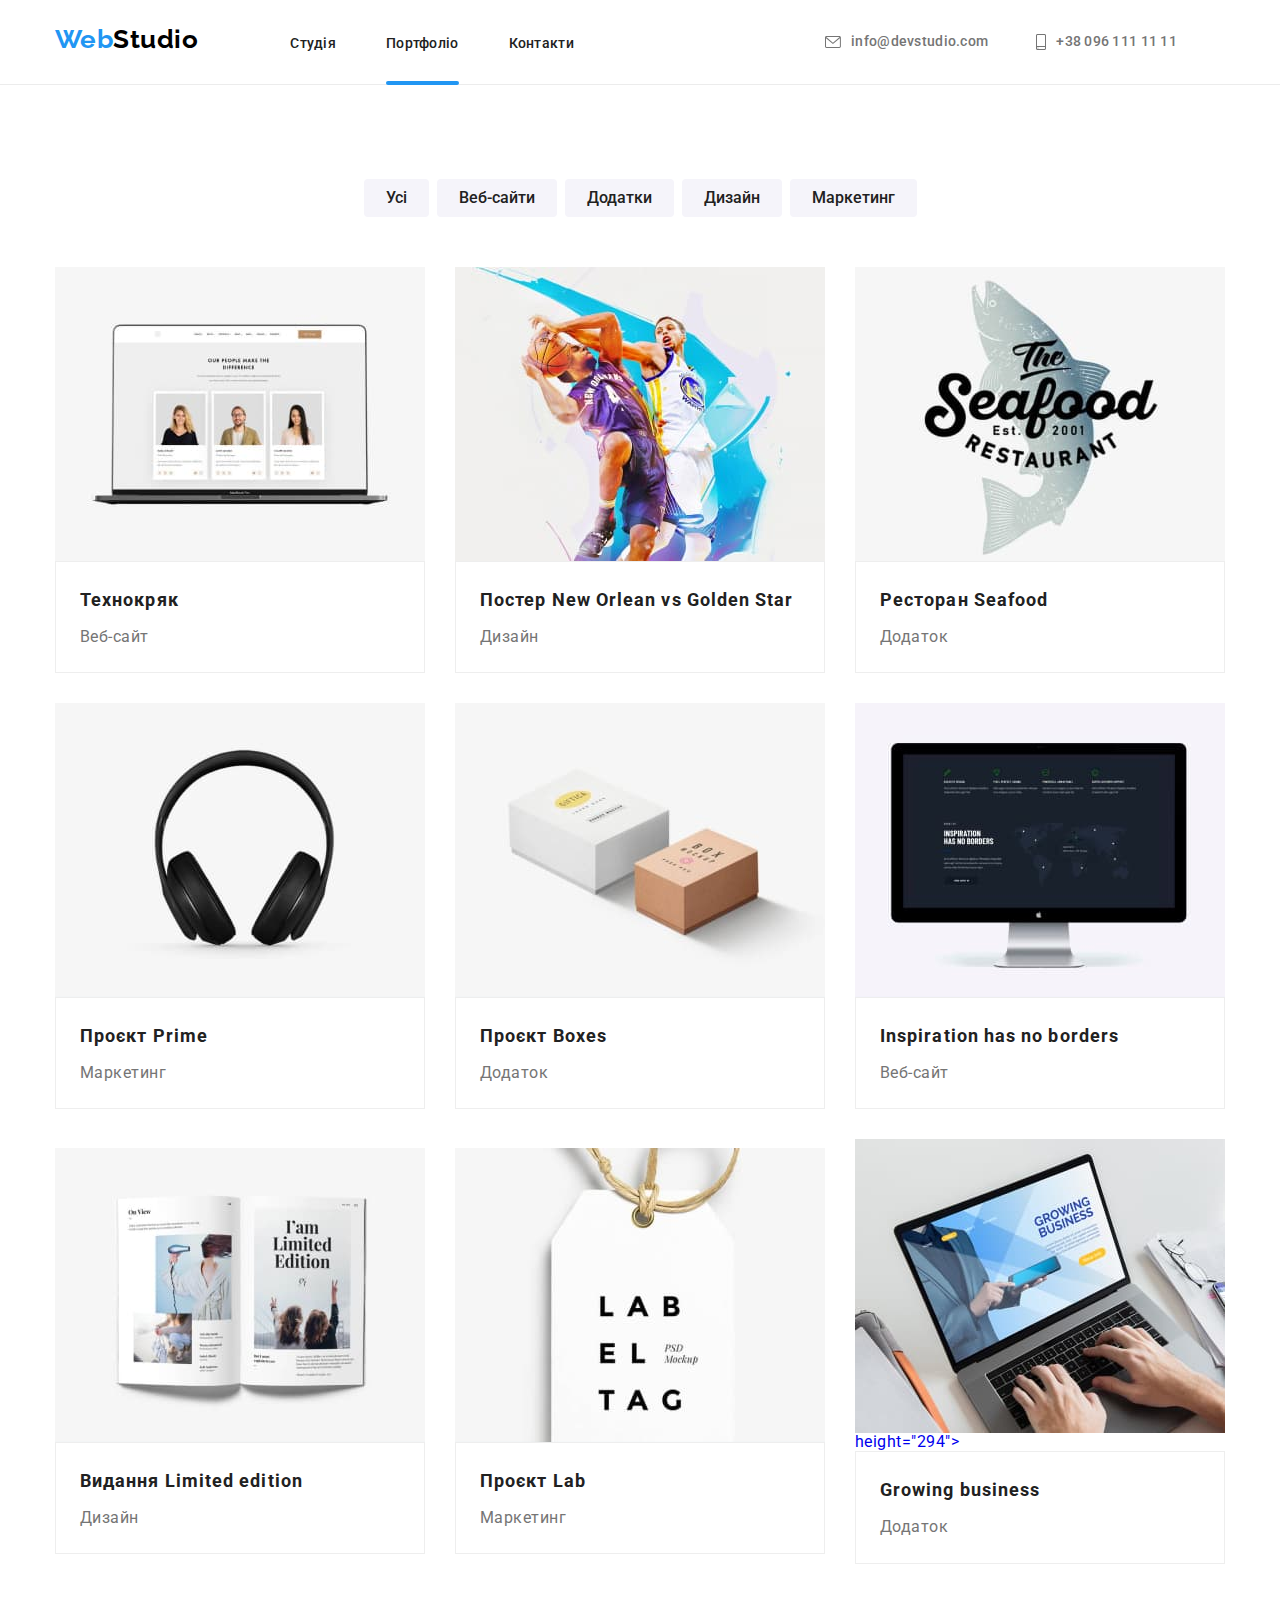
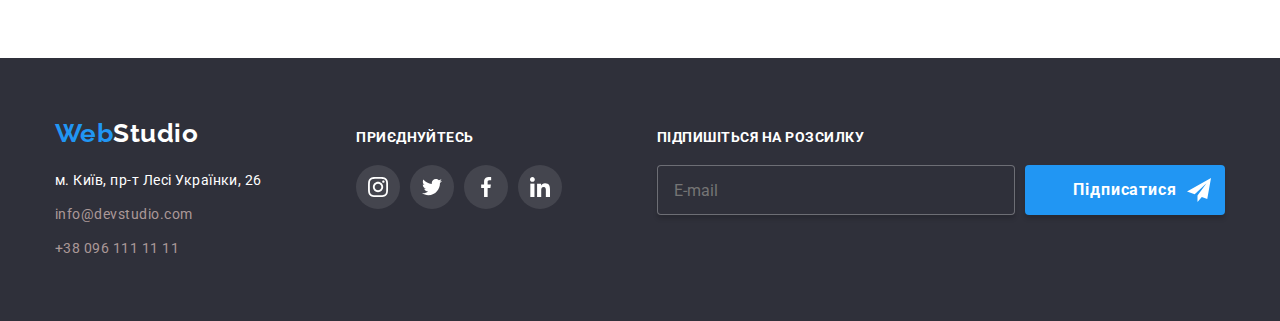
==== portfolio.html @ 88be776c "Creating a folder" ====
<!DOCTYPE html>
<html lang="uk">

<head>
    <meta charset="UTF-8">
    <meta http-equiv="X-UA-Compatible" content="IE=edge">
    <meta name="viewport" content="width=device-width, initial-scale=1.0">
    <title>Portfolio</title>
    <link rel="preconnect" href="https://fonts.googleapis.com">
    <link rel="preconnect" href="https://fonts.gstatic.com" crossorigin>
    <link
        href="https://fonts.googleapis.com/css2?family=Raleway:wght@700&family=Roboto:wght@400;500;700;900&display=swap"
        rel="stylesheet">
    <link href="https://cdnjs.cloudflare.com/ajax/libs/modern-normalize/1.1.0/modern-normalize.min.css"
        rel="stylesheet">
    <!-- <link rel="stylesheet" href="./css/styles.css"> -->
    <link rel="stylesheet" href="./css/main.min.css">
</head>

<body>
    <header class="page-header">
        <div class="container page-header__container">
            <nav class="page-navigation">
                <a href="./index.html" class="logo link"><span class="logo__header"><span
                            class="logo__accent-part">Web</span>Studio</span></a>

                <ul class="navigation">
                    <li class="navigation__list list link"><a href="./index.html" class="navigation__link">Студія</a></li>
                    <li class="navigation__list list link"><a href="./portfolio.html"
                            class="navigation__link current">Портфоліо</a></li>
                    <li class="navigation__list list link"><a href="#" class="navigation__link">Контакти</a></li>
                </ul>
            </nav>

            <ul class="contacts">
                <li class="contacts__list list link"><a href="mailto:info@devstudio.com" class="contacts__link">
                        <svg aria-label="Іконка конверта" class="contacts__icon-mail">
                            <use href="./images/sprite.svg#icon-envelope"></use>
                        </svg>
                        info@devstudio.com</a></li>
                <li class="contacts__list list link"><a href="tel:+380961111111" class="contacts__link">
                        <svg aria-label="Іконка смартфона" class="contacts__icon-phone">
                            <use href="./images/sprite.svg#icon-smartphone"></use>
                        </svg>
                        +38 096 111 11
                        11</a></li>
            </ul>
        </div>
    </header>

    <main>
        <section class="section-examples section">
            <div class="container">
                <h1 class="visually-hidden">Зразки-робіт</h1>
                <ul class="titles list buttons-set">
                    <li><button type="button" class="page-buttons link example-button">Усі</button></li>
                    <li><button type="button" class="page-buttons link example-button">Веб-сайти</button></li>
                    <li><button type="button" class="page-buttons link example-button">Додатки</button></li>
                    <li><button type="button" class="page-buttons link example-button">Дизайн</button></li>
                    <li><button type="button" class="page-buttons link example-button">Маркетинг</button>
                    </li>
                </ul>

                <ul class="examples-set">
                    <li class="example list">
                        <a href="#" class="example-link link">
                            <div class="example-img">
                                <img src="./images/web-site.jpg" alt="Сторінка веб-сайту" width="370" height="294">
                                <p class="overlay">Ресурс пропонує комплексні пропозиції з різним рівнем функціоналу та
                                    сервісів. Все це дозволить відвідувачу отримати вичерпні відомості про компанію чи
                                    приватну особу.</p>
                            </div>
                            <div class="example-card">
                                <h2 class="titles name-project">Технокряк</h2>
                                <p class="projects">Веб-сайт</p>
                            </div>
                        </a>
                    </li>
                    <li class="example list">
                        <a href="#" class="example-link link">
                            <div class="example-img">
                                <img src="./images/poster.jpg" alt="Баскетболісти" width="370" height="294">
                                <p class="overlay">Ресурс пропонує комплексні пропозиції з різним рівнем функціоналу та
                                    сервісів. Все це дозволить відвідувачу отримати вичерпні відомості про компанію чи
                                    приватну особу.</p>
                            </div>
                            <div class="example-card">
                                <h2 class="titles name-project">Постер New Orlean vs Golden Star</h2>
                                <p class="projects">Дизайн</p>
                            </div>
                        </a>
                    </li>
                    <li class="example list">
                        <a href="#" class="example-link link">
                            <div class="example-img">
                                <img src="./images/restaurant.jpg" alt="Логотип ресторану" width="370" height="294">
                                <p class="overlay">Ресурс пропонує комплексні пропозиції з різним рівнем функціоналу та
                                    сервісів. Все це дозволить відвідувачу отримати вичерпні відомості про компанію чи
                                    приватну особу.</p>
                            </div>
                            <div class="example-card">
                                <h2 class="titles name-project">Ресторан Seafood</h2>
                                <p class="projects">Додаток</p>
                            </div>
                        </a>
                    </li>
                    <li class="example list">
                        <a href="#" class="example-link link">
                            <div class="example-img">
                                <img src="./images/headphones.jpg" alt="Навушники" width="370" height="294">
                                <p class="overlay">Ресурс пропонує комплексні пропозиції з різним рівнем функціоналу та
                                    сервісів. Все це дозволить відвідувачу отримати вичерпні відомості про компанію чи
                                    приватну особу.</p>
                            </div>
                            <div class="example-card">
                                <h2 class="titles name-project">Проєкт Prime</h2>
                                <p class="projects">Маркетинг</p>
                            </div>
                        </a>
                    </li>
                    <li class="example list">
                        <a href="#" class="example-link link">
                            <div class="example-img">
                                <img src="./images/boxes.jpg" alt="Коробки" width="370" height="294">
                                <p class="overlay">Ресурс пропонує комплексні пропозиції з різним рівнем функціоналу та
                                    сервісів. Все це дозволить відвідувачу отримати вичерпні відомості про компанію чи
                                    приватну особу.</p>
                            </div>
                            <div class="example-card">
                                <h2 class="titles name-project">Проєкт Boxes</h2>
                                <p class="projects">Додаток</p>
                            </div>
                        </a>
                    </li>
                    <li class="example list">
                        <a href="#" class="example-link link">
                            <div class="example-img">
                                <img src="./images/web-site-dark.jpg" alt="Сторінка веб-сайту" width="370" height="294">
                                <p class="overlay">Ресурс пропонує комплексні пропозиції з різним рівнем функціоналу та
                                    сервісів. Все це дозволить відвідувачу отримати вичерпні відомості про компанію чи
                                    приватну особу.</p>
                            </div>
                            <div class="example-card">
                                <h2 class="titles name-project">Inspiration has no borders</h2>
                                <p class="projects">Веб-сайт</p>
                            </div>
                        </a>
                    </li>
                    <li class="example list">
                        <a href="#" class="example-link link">
                            <div class="example-img">
                                <img src="./images/magazine.jpg" alt="Сторінки журналу" width="370" height="294">
                                <p class="overlay">Ресурс пропонує комплексні пропозиції з різним рівнем функціоналу та
                                    сервісів. Все це дозволить відвідувачу отримати вичерпні відомості про компанію чи
                                    приватну особу.</p>
                            </div>
                            <div class="example-card">
                                <h2 class="titles name-project">Видання Limited edition</h2>
                                <p class="projects">Дизайн</p>
                            </div>
                        </a>
                    </li>
                    <li class="example list">
                        <a href="#" class="example-link link">
                            <div class="example-img">
                                <img src="./images/label.jpg" alt="Лейбл" width="370" height="294">
                                <p class="overlay">Ресурс пропонує комплексні пропозиції з різним рівнем функціоналу та
                                    сервісів. Все це дозволить відвідувачу отримати вичерпні відомості про компанію чи
                                    приватну особу.</p>
                            </div>
                            <div class="example-card">
                                <h2 class="titles name-project">Проєкт Lab</h2>
                                <p class="projects">Маркетинг</p>
                            </div>
                        </a>
                    </li>
                    <li class="example list">
                        <a href="#" class="example-link link">
                            <div class="example-img">
                                <img src="./images/notebook.jpg" alt="Чоловік з планшетом на екрані ноутбука"
                                    width="370">
                                <p class="overlay">Ресурс пропонує комплексні пропозиції з різним рівнем функціоналу та
                                    сервісів. Все це дозволить відвідувачу отримати вичерпні відомості про компанію чи
                                    приватну особу.</p>
                                height="294">
                            </div>
                            <div class="example-card">
                                <h2 class="titles name-project">Growing business</h2>
                                <p class="projects">Додаток</p>
                            </div>
                        </a>
                    </li>
                </ul>
            </div>
        </section>
    </main>

    <footer class="portfolio-footer">
        <div class="general container">
            <div class="footer-box-address">
                <a href="./index.html" class="link logo-link-bottom"><span class="logo-light"><span
                            class="logo__accent-part">Web</span>Studio</span></a>
                <address>
                    <ul class="page-footer-connection">
                        <li class="footer-list-connection link list"><a href="https://goo.gl/maps/CRtrU1FHBa2aNyZL9"
                                target="_blank" rel="noopener noreferrer nofollow" class="link-connection-footer">м.
                                Київ,
                                пр-т Лесі Українки, 26</a></li>
                        <li class="footer-list-connection link list"><a href="mailto:info@devstudio.com"
                                class="link-connection-footer footer-contacts">info@devstudio.com</a></li>
                        <li class="footer-list-connection link list"><a href="tel:+380961111111"
                                class="link-connection-footer footer-contacts">+38 096 111 11 11</a>
                        </li>
                    </ul>
                </address>
            </div>
            <div class="footer-box">
                <p class="invitation">Приєднуйтесь</p>
                <ul class="footer-social-list">
                    <li class="list link">
                        <a href="#" class="footer-social-links">
                            <svg aria-label="Іконка Інстаграму" class="icon-instagram-footer" width="20" height="20">
                                <use href="./images/sprite.svg#icon-instagram"></use>
                            </svg>
                        </a>
                    </li>
                    <li class="list link">
                        <a href="#" class="footer-social-links">
                            <svg aria-label="Іконка Твітеру" class="icon-twitter-footer" width="20" height="20">
                                <use href="./images/sprite.svg#icon-twitter"></use>
                            </svg>
                        </a>
                    </li>
                    <li class="list link">
                        <a href="#" class="footer-social-links">
                            <svg aria-label="Іконка Фейсбуку" class="icon-facebook-footer" width="20" height="20">
                                <use href="./images/sprite.svg#icon-facebook"></use>
                            </svg>
                        </a>
                    </li>
                    <li class="list link">
                        <a href="#" class="footer-social-links">
                            <svg aria-label="Іконка Лінкедіну" class="icon-linkedin-footer" width="20" height="20">
                                <use href="./images/sprite.svg#icon-linkedin"></use>
                            </svg>
                        </a>
                    </li>
                </ul>
            </div>
            <div>
                <p class="subscription">Підпишіться на розсилку</p>
                <form>
                    <div class="footer-subscription">
                        <label class="footer-subscription-field">
                            <input type="email" name="email" placeholder="E-mail" class="mail-form">
                        </label>
                        <button type="button" class="footer-button">Підписатися<svg aria-label="Паперовий літак"
                                class="icon-send" width="24" height="24">
                                <use href="./images/sprite.svg#icon-send"></use>
                            </svg></button>
                    </div>
                </form>
            </div>
        </div>
    </footer>
</body>

</html>
---- css/styles.css ----
:root {
    --main-background-color: #FFFFFF;
    --secondary-background-color: #2F303A;
    --team-background-color: #F5F4FA;
    --btn-order-background-color: #2196F3;
    --btn-order-active-background-color: #188CE8;
    --section-order-background-color: #C4C4C4;
    --overlay-activity-background-color: rgba(47, 48, 58, 0.8);
    --overlay-background-color: rgba(0, 0, 0, 0.2);
    --main-logo-color: #000000;
    --primary-text-color: #757575;
    --title-text-color: #212121;
    --accent-text-color: #FFFFFF;
    --active-color: #2196F3;
    --clients-logo-color: #AFB1B8;
    --border-header-color: #ECECEC;
    --portfolio-cards-color: #EEEEEE;
    --box-shadow-color: #604545;
    --footer-contacts-color: #AB9898;
    --social-links-color: #AFB1B8;
    --placeholder-color: rgba(255, 255, 255, 0.6);
    --placeholder-user-message-color: rgba(117, 117, 117, 0.5);
    --primary-font: 'Roboto', sans-serif;
    --secondary-font: 'Raleway', sans-serif;
    --button-font: inherit;
    --transition-dur-and-func: 250ms cubic-bezier(0.4, 0, 0.2, 1);
}

h1,
h2,
h3,
h4,
p {
    margin-top: 0;
    margin-bottom: 0;
}

ul {
    margin-top: 0;
    margin-bottom: 0;
    padding-left: 0;
}

.link {
    text-decoration: none;
}

.list {
    list-style: none;
}

.page-buttons {
    cursor: pointer;
}

img {
    display: block;
    max-width: 100%;
    height: auto;
}

body {
    background-color: var(--main-background-color);
    color: var(--primary-text-color);
    font-family: var(--primary-font);
    letter-spacing: 0.03em;
}

.container {
    width: 1200px;
    padding-left: 15px;
    padding-right: 15px;
    margin-left: auto;
    margin-right: auto;   
}

.section {
    padding-top: 94px;
}

.page-header {
    border-bottom: 1px solid var(--border-header-color);
}

.page-header__container {
    display: flex;
    align-items: center;
    justify-content: space-between;
}

.page-navigation {
    display: flex;
    align-items: baseline;
}

.logo__header {
    color: var(--main-logo-color);
    font-family: var(--secondary-font);
    font-size: 26px;
    font-weight: 700;
    line-height: 1.19;
    text-align: left;
}

.logo__accent-part {
    color: var(--active-color)
}

.logo {
    margin-right: 92px;
    padding-top: 24px;
    padding-bottom: 24px;
}

.navigation {
    display: flex;
}

.navigation__link {
    display: inline-block;
    padding-top: 32px;
    padding-bottom: 32px;
    color: var(--title-text-color);
    font-size: 14px;
    font-weight: 500;
    line-height: 1.14;
    letter-spacing: 0.02em;
    text-align: left;
    text-decoration: none;
    position: relative;
    transition: color var(--transition-dur-and-func);
}

.navigation__link.current::after {
    position: absolute;
    content: "";
    display: block;
    height: 4px;
    width: 100%;
    border-radius: 2px;
    background-color: var(--btn-order-background-color);
    bottom: -1px;
}

.contacts {
    display: flex;
}

.contacts__link {
    display: flex;
    align-items: center;
    color: var(--primary-text-color);
    fill: currentColor;
    font-size: 14px;
    font-weight: 500;
    line-height: 1.14;
    letter-spacing: 0.02em;
    text-align: left;
    text-decoration: none;
    padding-top: 32px;
    padding-bottom: 32px;
    transition: color var(--transition-dur-and-func);
}

.contacts__icon-mail {
    display: inline-block;
    width: 16px;
    height: 12px;
    margin-right: 10px;
    transition: fill var(--transition-dur-and-func);
}

.contacts__icon-phone {
    display: inline-block;
    width: 10px;
    height: 16px;
    margin-right: 10px;
    transition: fill var(--transition-dur-and-func);
}

.contacts__icon-mail :hover,
.contacts__icon-phone :hover {
    fill: var(--active-color);
}

.contacts__icon-mail :focus,
.contacts__icon-phone :focus {
    fill: var(--active-color);
}

.navigation__list:not(:last-child){
    margin-right: 50px;
}

.navigation__list :hover,
.contacts__list :hover {
    color: var(--active-color);
}

.navigation__list :focus,
.contacts__list :focus {
    color: var(--active-color);
}

.contacts__list {
    display: flex;
    align-items: center;
    margin-right: 48px;
}

.current {
    color: var(--active-color);
}

.section-order__title {
    color: var(--accent-text-color);
    font-size: 44px;
    font-weight: 900;
    line-height: 1.36;
    letter-spacing: 0.06em;
    text-align: center;
    text-transform: uppercase;
    margin-bottom: 30px;
    width: 696px;
    margin-right: 278px;
    margin-left: 278px;
}

.section-order__button {
    display: inline-block;
    background-color: var(--btn-order-background-color);
    color: var(--accent-text-color);
    font-family: inherit;
    font-size: 16px;
    font-weight: 700;
    line-height: 1.88;
    letter-spacing: 0.06em;
    text-align: center;
    padding: 10px 32px;
    margin-right: 470px;
    margin-left: 470px;
    border: none;
    border-radius: 4px;
    min-width: 216px;
    transition: background-color var(--transition-dur-and-func);
}

.section-order__button:hover,
.section-order__button:focus {
    background-color: var(--btn-order-active-background-color)
}

.section-order,
.page-footer,
.portfolio-footer {
    background-color: var(--secondary-background-color)
}

.section-order {
    display: block;
    padding-top: 200px;
    padding-bottom: 200px;
    background-image: linear-gradient(rgba(47, 48, 58, 0.4), rgba(47, 48, 58, 0.4)), url("../images/hero.jpg");
    background-size: cover;
    background-color: var(--section-order-background-color)
}


.visually-hidden {
    position: absolute;
    white-space: nowrap;
    width: 1px;
    height: 1px;
    overflow: hidden;
    border: 0;
    padding: 0;
    clip: rect(0000);
    clip-path: inset(50%);
    margin: -1px;
}

.titles {
    color: var(--title-text-color);
}

.section-benefits__list {
    display: flex;
    gap: 30px;
}

.section-benefits__item {
    flex-basis: calc((100% - 3 * 30px) / 4);
}

.section-benefits__antenna-box,
.section-benefits__clock-box,
.section-benefits__diagram-box,
.section-benefits__astronaut-box {
    display: flex;
    background-color: var(--team-background-color);
    width: 270px;
    height: 120px;
    justify-content: center;
    align-items: center;
    margin-bottom: 30px;
    border-radius: 4px;
}

.section-benefits__icon-antenna,
.section-benefits__icon-clock,
.section-benefits__icon-diagram,
.section-benefits__icon-astronaut {
    width: 70px;
    height: 70px;
    justify-content: center;
    align-items: center;
}

.section-benefits__title {
    font-size: 14px;
    font-weight: 700;
    line-height: 1.17;
    text-align: left;
    text-transform: uppercase;
    margin-bottom: 10px;
}

.section-benefits__description {
    font-size: 14px;
    font-weight: 400;
    line-height: 1.7;
    text-align: left;
}

.section-activity {
    padding-bottom: 94px;
}

.types-activity {
    display: flex;
    justify-content: space-between;
    row-gap: 30px;
}

.cards-activity {
    flex-basis: calc((100% - 2 * 30px) / 3);
    position: relative;
}

.activity {
    display: inline-block;
    font-size: 36px;
    font-weight: 700;
    line-height: 1.16;
    text-align: center;
    width: 366px;
    margin-right: 400px;
    margin-left: 400px;
    margin-bottom: 50px;
}

.overlay-activity {
    display: flex;
    justify-content: center;
    align-items: center;
    position: absolute;
    width: 100%;
    color: var(--accent-text-color);
    background-color: var(--overlay-activity-background-color);
    font-size: 14px;
    font-weight: 700;
    line-height: 1.14;
    text-align: center;
    text-transform: uppercase;
    overflow: auto;
    top: 224px;
    height: 70px;
}

.section-team {
    background-color: var(--team-background-color);
    padding-bottom: 94px;
}

.cards {
    background-color: var(--main-background-color);
    flex-basis: calc((100% - 3 * 30px) / 4);
}

.team {
    font-size: 36px;
    font-weight: 700;
    line-height: 1.16;
    text-align: center;
    width: 264px;
    margin-right: 450px;
    margin-left: 450px;
    margin-bottom: 50px;
}

.team-cards {
    display: flex;
    justify-content: space-between;
    row-gap: 30px;
}

.team-cards-secondary {
    padding: 30px;
    box-shadow: 0px 1px 3px rgba(0, 0, 0, 0.12), 0px 1px 1px rgba(0, 0, 0, 0.14), 0px 2px 1px rgba(0, 0, 0, 0.2);
}

.team-member {
    font-size: 16px;
    font-weight: 500;
    line-height: 1.19;
    text-align: center;
    margin-bottom: 10px;
}

.team-profession {
    font-size: 16px;
    font-weight: 400;
    line-height: 1.19;
    text-align: center;
}

.social-links {
    display: flex;
    justify-content: center;
    align-items: center;
    margin-top: 16px;
}

.social-link-instagram,
.social-link-twitter,
.social-link-facebook,
.social-link-linkedin {
    display: flex;
    justify-content: center;
    align-items: center;
    height: 44px;
    width: 44px;
    border-radius: 50%;
    background-color: var(--main-background-color);
    color: var(--social-links-color);
    transition: background-color var(--transition-dur-and-func), fill var(--transition-dur-and-func);
}

.social-link-item {
    margin-right: 10px;
}

.social-link-instagram:hover,
.social-link-twitter:hover,
.social-link-facebook:hover,
.social-link-linkedin:hover {
    background-color: var(--active-color);
}

.social-link-instagram:hover .icon-instagram,
.social-link-twitter:hover .icon-twitter,
.social-link-facebook:hover .icon-facebook,
.social-link-linkedin:hover .icon-linkedin {
    fill: var(--accent-text-color);
}

.social-link-instagram:focus,
.social-link-twitter:focus,
.social-link-facebook:focus,
.social-link-linkedin:focus {
    background-color: var(--active-color);
}

.social-link-instagram:focus .icon-instagram,
.social-link-twitter:focus .icon-twitter,
.social-link-facebook:focus .icon-facebook,
.social-link-linkedin:focus .icon-linked{
    fill: var(--active-color);
    fill: var(--accent-text-color);
}

.icon-instagram,
.icon-twitter,
.icon-facebook,
.icon-linkedin {
    width: 20px;
    height: 20px;
    fill: currentColor;
}

.section-clients {
    padding-bottom: 94px;
}

.regular-clients {
    font-size: 36px;
    font-weight: 700;
    line-height: 1.17;
    text-align: center;
    width: 297px;
    margin-left: auto;
    margin-right: auto;
    margin-bottom: 50px;
}

.clients-logo-list {
    display: flex;
    justify-content: center;
    align-items: center;
}

.clients-logo {
    display: flex;
    justify-content: center;
    align-items: center;
    color: var(--clients-logo-color);
    border: 1px solid var(--clients-logo-color);
    border-radius: 4px;
    width: 170px;
    height: 92px;
    transition: color var(--transition-dur-and-func), border var(--transition-dur-and-func);
}

.clients-logo:hover,
.clients-logo:focus {
    color: var(--active-color);
    border: 1px solid var(--active-color);
}


.clients-logo-items:not(:last-child) {
    margin-right: 30px;
}

.logo-square,
.logo-sheets,
.logo-ellipse,
.logo-infinity,
.logo-stem,
.logo-cube {
    width: 106px;
    height: 60px;
    fill: currentColor;
}

.page-footer {
    padding-top: 60px;
    padding-bottom: 60px;
}

.logo-light {
    color: var(--accent-text-color);
    font-family: var(--secondary-font);
    font-size: 26px;
    font-weight: 700;
    line-height: 1.19;
    text-align: left;
    width: 145px;
}

.logo-link-bottom {
    display: inline-block;
    margin-bottom: 20px;
}

.footer-list-connection {
    color: var(--accent-text-color);
    font-style: normal;
    font-size: 14px;
    font-weight: 400;
    line-height: 1.71;
    text-align: left;
    transition: color var(--transition-dur-and-func);
}

.footer-list-connection:not(:last-child) {
    margin-bottom: 9px;
}

.footer-list-connection :hover,
.footer-list-connection :focus {
    color: var(--active-color);
}

.link-connection-footer {
    color: var(--accent-text-color);
    font-size: 14px;
    font-weight: 400;
    line-height: 24px;
    text-align: left;
    text-decoration: none;
}

.footer-contacts {
    color: var(--footer-contacts-color);
}

.invitation {
    font-size: 14px;
    font-weight: 700;
    line-height: 1.14;
    letter-spacing: 0.03em;
    text-align: left;
    text-transform: uppercase;
    color: var(--accent-text-color);
    margin-bottom: 20px;
}

.footer-social-list {
    display: flex;
    justify-content: center;
    column-gap: 10px;
}

.footer-social-links {
    display: flex;
    justify-content: center;
    align-items: center;
    width: 44px;
    height: 44px;
    border-radius: 50px;
    background-color: rgba(255, 255, 255, 0.1);
    color: var(--accent-text-color);
    transition: background-color var(--transition-dur-and-func), fill var(--transition-dur-and-func);
}

.footer-social-links:hover,
.footer-social-links:hover,
.footer-social-links:hover,
.footer-social-links:hover {
    background-color: var(--active-color);
}

.footer-social-links:hover .icon-instagram-footer,
.footer-social-links:hover .icon-twitter-footer,
.footer-social-links:hover .icon-facebook-footer,
.footer-social-links:hover .icon-linkedin-footer {
    fill: var(--accent-text-color);
}

.footer-social-links:focus,
.footer-social-links:focus,
.footer-social-links:focus,
.footer-social-links:focus {
    background-color: var(--active-color);
}

.footer-social-links:focus .icon-instagram-footer,
.footer-social-links:focus .icon-twitter-footer,
.footer-social-links:focus .icon-facebook-footer,
.footer-social-links:focus .icon-linkedin-footer {
    background-color: var(--active-color);
    fill: var(--accent-text-color);
}

.icon-instagram-footer,
.icon-twitter-footer,
.icon-facebook-footer,
.icon-linkedin-footer {
    width: 20px;
    height: 20px;
    fill: currentColor;
}

.general {
    display: flex;
    align-items: baseline;
    justify-content: space-between;
}

.footer-subscription {
    display: flex;
    justify-content: center;
    align-items: center;
    position: relative;    
}

.subscription {
    color: var(--accent-text-color);
    font-size: 14px;
    font-weight: 700;
    line-height: 1.14;
    text-align: left;
    text-transform: uppercase;
    margin-bottom: 20px;    
}

.mail-form {
    color: var(--placeholder-color);
    background-color: var(--secondary-background-color);
    width: 358px;
    height: 50px;
    padding-top: 15px;
    padding-left: 16px;
    padding-bottom: 15px;    
    font-weight: 400;
    font-size: 16px;
    line-height: 1.25;
    border: 1px solid rgba(255, 255, 255, 0.3);
    border-radius: 4px;
    box-shadow: 0px 4px 4px rgba(0, 0, 0, 0.15);
}

.footer-subscription-field{
    margin-right: 10px;
}

.footer-button {
    color: var(--accent-text-color);
    background-color: var(--btn-order-background-color);
    width: 200px;
    height: 50px;
    padding: 10px 28px;
    font-size: 16px;
    font-weight: 700;
    line-height: 1.88;
    letter-spacing: 0.06em;
    text-align: center;
    box-shadow: 0px 4px 4px rgba(0, 0, 0, 0.15);
    border-radius: 4px;
    border: var(--active-color);
    transition: background-color var(--transition-dur-and-func);
}

.footer-button:hover,
.footer-button:focus {
    background-color: var(--btn-order-active-background-color);
}

.icon-send {
    position: absolute;
    top: 50%;
    transform: translateY(-50%);
    margin-left: 10px;
}

.backdrop {
    position: fixed;
    top: 0;
    left: 0;
    width: 100%;
    height: 100%;
    background-color: var(--overlay-background-color);
    z-index: 100;
    transition: opacity var(--transition-dur-and-func), visibility var(--transition-dur-and-func);
}

.modal {
    position: absolute;
    top: 50%;
    left: 50%;
    transform: translate(-50%, -50%);
    width: 528px;
    min-height: 581px;
    padding: 40px;
    background-color: var(--main-background-color);
}

.modal-close-button {
    position: absolute;
    top: 8px;
    right: 8px;
    display: flex;
    justify-content: center;
    align-items: center;
    width: 30px;
    height: 30px;
    background-color: transparent;
    border: 1px solid rgba(0, 0, 0, 0.1);
    border-radius: 50%;
    padding: 0;
    cursor: pointer;
    transition: var(--transition-dur-and-func);
}

.modal-close-button:hover,
.modal-close-button:focus{
    fill: var(--active-color);
}


.backdrop.is-hidden {
    visibility: hidden;
    opacity: 0;
    pointer-events: none;
}

.modal-form-tittle {
    color: var(--title-text-color);
    font-size: 20px;
    font-weight: 700;
    line-height: 1.15;
    letter-spacing: 0.03em;
    text-align: center;    
    margin-bottom: 12px;
}

.modal-form {
    display: flex;
    flex-direction: column;
}

.modal-form-box {
    position: relative;
    display: block;
}

.modal-form-input {
    width: 100%;
    height: 40px;
    border: 1px solid #21212133;
    border-radius: 4px;
    padding-left: 42px;
    cursor: pointer;
    transition: border-color var(--transition-dur-and-func);
}

.modal-form-input:focus {
    border-color: var(--active-color);
    outline: none;
}

.modal-form-description {
    display: block;
    color: var(--primary-text-color);
    font-size: 12px;
    font-weight: 400;
    line-height: 1.17;
    letter-spacing: 0.01em;
    text-align: left;
    margin-bottom: 4px;
}

.modal-form-field {
    margin-bottom: 10px;
}
.modal-form-field-comments {
    margin-bottom: 20px;
}

.icon-person,
.icon-phone,
.icon-email {
    position: absolute;
    top: 50%;
    left: 12px;
    transform: translateY(-50%);
    display: block;
    width: 18px;
    height: 18px;
    transition: fill var(--transition-dur-and-func);
}

.modal-form-input:focus+.icon-person {
    fill: var(--active-color);
}

.modal-form-input:focus+.icon-phone {
    fill: var(--active-color);
}

.modal-form-input:focus+.icon-email {
    fill: var(--active-color);
}

.modal-form-message {
    display: block;
    width: 100%;
    height: 120px;
    border: 1px solid rgba(33, 33, 33, 0.2);
    border-radius: 4px;
    padding: 12px 16px;
    resize: none;
    transition: border-color var(--transition-dur-and-func);
}

.modal-form-message:focus {
    border-color: var(--active-color);
    outline: none;
}

.modal-form-message::placeholder {
    color: var(--placeholder-user-message-color);
    font-weight: 400;
    font-size: 12px;
    line-height: 1.17;
    letter-spacing: 0.01em;
}

.modal-form-check {
    position: absolute;
}

.icon-check {    
    width: 16px;
    height: 15px;
    fill: transparent;
}

.modal-form-check:checked+.box-check-agree {
    background-color: var(--btn-order-background-color);
    fill: var(--accent-text-color);
    border: none;
}

.box-check-agree {    
    width: 16px;
    height: 15px;
    border: 2px solid #212121;
    border-radius: 3px;
    margin-right: 10px;
}

.modal-form-check:focus+.box-check-agree {
    box-shadow: 0 0 0 2px rgba(0, 0, 255, 0.5);
}

.modal-form-check-field {
    display: flex;
    justify-content: center;
    align-items: center;
    margin-bottom: 30px;
    cursor: pointer;
}

.modal-button-submit {
    color: var(--main-background-color);
    background-color: var(--btn-order-background-color);
    width: 200px;
    height: 50px;
    align-self: center;
    box-shadow: 0px 4px 4px rgba(0, 0, 0, 0.25);
    border-radius: 4px;
    transition: background-color var(--transition-dur-and-func);
    border:none;
    cursor: pointer;
}

.modal-button-submit:hover,
.modal-button-submit:focus {
    background-color: var(--btn-order-active-background-color);
}

.modal-form-check+.modal-form-check-field .box-check-agree {
    fill: var(--active-color);
    border: none;
}

.modal-form-check+.icon-check {
    background-color: var(--btn-order-background-color);
}

.agreement{
font-weight: 400;
font-size: 14px;
line-height: 1.7;
}

.conditions {
    color: var(--active-color);
}

/* Portfolio styles */

.section-examples {
    padding-bottom: 94px;
}

.buttons-set {
    display: flex;
    align-items: center;
    justify-content: center;
    margin-bottom: 50px;
    gap: 8px;
}

.example-button {
    background-color: var(--team-background-color);
    color: var(--title-text-color);
    font-family: inherit;
    font-size: 16px;
    font-weight: 500;
    line-height: 26px;
    text-align: center;
    border: none;
    border-radius: 4px;
    padding: 6px 22px;
    transition: color var(--transition-dur-and-func), background-color var(--transition-dur-and-func), box-shadow var(--transition-dur-and-func);
}

.example-button:hover,
.example-button:focus {
    color: var(--accent-text-color);
    background-color: var(--btn-order-background-color);
    box-shadow: 0px 4px 4px rgba(0, 0, 0, 0.25);
}

.examples-set {
    display: flex;
    flex-wrap: wrap;
    align-items: center;
    gap: 30px;
}

.example {
    background-color: var(--main-background-color);
    flex-basis: calc((100% - 2 * 30px) / 3);
}

.example-img {
    position: relative;
    overflow: hidden;
}

.overlay {
    position: absolute;
    top: 0;
    left: 0;
    width: 100%;
    height: 100%;
    background-color: var(--btn-order-background-color);
    color: var(--accent-text-color);
    padding: 63px 24px;
    font-size: 18px;
    font-weight: 400;
    line-height: 1.56;
    text-align: left;
    overflow: auto;
    transform: translateY(100%);
    transition: transform var(--transition-dur-and-func);
}

.example-link:hover .overlay,
.example-link:focus .overlay {
    transform: translateY(0%);
}

.example-card {
    padding-top: 20px;
    padding-bottom: 20px;
    padding-right: 24px;
    padding-left: 24px;
    border: 1px solid var(--portfolio-cards-color);
}

.name-project {
    font-size: 18px;
    font-weight: 700;
    line-height: 2;
    letter-spacing: 0.06em;
    text-align: left;
    margin-bottom: 4px;
}

.projects {
    font-size: 16px;
    font-weight: 400;
    line-height: 1.88;
    text-align: left;
    color: var(--primary-text-color);
}

.example-link {
    display: block;
    transition: box-shadow var(--transition-dur-and-func);
}

.example-link:hover,
.example-link:focus {
    box-shadow: 0px 4px 4px rgba(0, 0, 0, 0.25);
}

.portfolio-footer {
    display: block;
    padding-top: 60px;
    padding-bottom: 60px;
}
---- css/main.min.css ----
:root{--main-background-color: #FFFFFF;--secondary-background-color: #2F303A;--team-background-color: #F5F4FA;--btn-order-background-color: #2196F3;--btn-order-active-background-color: #188CE8;--section-order-background-color: #C4C4C4;--overlay-activity-background-color: rgba(47, 48, 58, 0.8);--overlay-background-color: rgba(0, 0, 0, 0.2);--main-logo-color: #000000;--primary-text-color: #757575;--title-text-color: #212121;--accent-text-color: #FFFFFF;--active-color: #2196F3;--clients-logo-color: #AFB1B8;--border-header-color: #ECECEC;--portfolio-cards-color: #EEEEEE;--box-shadow-color: #604545;--footer-contacts-color: #AB9898;--social-links-color: #AFB1B8;--placeholder-color: rgba(255, 255, 255, 0.6);--placeholder-user-message-color: rgba(117, 117, 117, 0.5);--primary-font: "Roboto", sans-serif;--secondary-font: "Raleway", sans-serif;--button-font: inherit;--transition-dur-and-func: 250ms cubic-bezier(0.4, 0, 0.2, 1)}.current{color:var(--active-color)}.visually-hidden{position:absolute;white-space:nowrap;width:1px;height:1px;overflow:hidden;border:0;padding:0;clip:rect(0);clip-path:inset(50%);margin:-1px}h1,h2,h3,h4,p{margin-top:0;margin-bottom:0}ul{margin-top:0;margin-bottom:0;padding-left:0}.link{text-decoration:none}.list{list-style:none}.page-buttons{cursor:pointer}img{display:block;max-width:100%;height:auto}body{background-color:var(--main-background-color);color:var(--primary-text-color);font-family:var(--primary-font);letter-spacing:.03em}.container{width:1200px;padding-left:15px;padding-right:15px;margin-left:auto;margin-right:auto}.section{padding-top:94px}.logo{margin-right:92px;padding-top:24px;padding-bottom:24px}.logo__header{color:var(--main-logo-color);font-family:var(--secondary-font);font-size:26px;font-weight:700;line-height:1.19;text-align:left}.logo__accent-part{color:var(--active-color)}.logo-light{color:var(--accent-text-color);font-family:var(--secondary-font);font-size:26px;font-weight:700;line-height:1.19;text-align:left;width:145px}.logo-link-bottom{display:inline-block;margin-bottom:20px}.contacts{display:flex}.contacts__link{display:flex;align-items:center;color:var(--primary-text-color);fill:currentColor;font-size:14px;font-weight:500;line-height:1.14;letter-spacing:.02em;text-align:left;text-decoration:none;padding-top:32px;padding-bottom:32px;transition:color var(--transition-dur-and-func)}.contacts__list{display:flex;align-items:center;margin-right:48px}.contacts__list :hover{color:var(--active-color)}.contacts__list :focus{color:var(--active-color)}.contacts__icon-mail{display:inline-block;width:16px;height:12px;margin-right:10px;transition:fill var(--transition-dur-and-func)}.contacts__icon-mail :hover,.contacts__icon-mail :focus{fill:var(--active-color)}.contacts__icon-phone{display:inline-block;width:10px;height:16px;margin-right:10px;transition:fill var(--transition-dur-and-func)}.contacts__icon-phone :hover,.contacts__icon-phone :focus{fill:var(--active-color)}.footer-list-connection{color:var(--accent-text-color);font-style:normal;font-size:14px;font-weight:400;line-height:1.71;text-align:left;transition:color var(--transition-dur-and-func)}.footer-list-connection:not(:last-child){margin-bottom:9px}.footer-list-connection :hover,.footer-list-connection :focus{color:var(--active-color)}.link-connection-footer{color:var(--accent-text-color);font-size:14px;font-weight:400;line-height:24px;text-align:left;text-decoration:none}.footer-contacts{color:var(--footer-contacts-color)}.section-order__button{display:inline-block;background-color:var(--btn-order-background-color);color:var(--accent-text-color);font-family:inherit;font-size:16px;font-weight:700;line-height:1.88;letter-spacing:.06em;text-align:center;padding:10px 32px;margin-right:470px;margin-left:470px;border:none;border-radius:4px;min-width:216px;transition:background-color var(--transition-dur-and-func)}.section-order__button:hover,.section-order__button:focus{background-color:var(--btn-order-active-background-color)}.footer-button{color:var(--accent-text-color);background-color:var(--btn-order-background-color);width:200px;height:50px;padding:10px 28px;font-size:16px;font-weight:700;line-height:1.88;letter-spacing:.06em;text-align:center;box-shadow:0px 4px 4px rgba(0,0,0,.15);border-radius:4px;border:var(--active-color);transition:background-color var(--transition-dur-and-func)}.footer-button:hover,.footer-button:focus{background-color:var(--btn-order-active-background-color)}.icon-send{position:absolute;top:50%;transform:translateY(-50%);margin-left:10px}.modal-button-submit{color:var(--main-background-color);background-color:var(--btn-order-background-color);width:200px;height:50px;align-self:center;box-shadow:0px 4px 4px rgba(0,0,0,.25);border-radius:4px;transition:background-color var(--transition-dur-and-func);border:none;cursor:pointer}.modal-button-submit:hover,.modal-button-submit:focus{background-color:var(--btn-order-active-background-color)}.titles{color:var(--title-text-color)}.social-links{display:flex;justify-content:center;align-items:center;margin-top:16px}.social-link-instagram,.social-link-twitter,.social-link-facebook,.social-link-linkedin{display:flex;justify-content:center;align-items:center;height:44px;width:44px;border-radius:50%;background-color:var(--main-background-color);color:var(--social-links-color);transition:background-color var(--transition-dur-and-func),fill var(--transition-dur-and-func)}.social-link-item{margin-right:10px}.social-link-instagram:hover,.social-link-twitter:hover,.social-link-facebook:hover,.social-link-linkedin:hover{background-color:var(--active-color)}.social-link-instagram:hover .icon-instagram,.social-link-twitter:hover .icon-twitter,.social-link-facebook:hover .icon-facebook,.social-link-linkedin:hover .icon-linkedin{fill:var(--accent-text-color)}.social-link-instagram:focus,.social-link-twitter:focus,.social-link-facebook:focus,.social-link-linkedin:focus{background-color:var(--active-color)}.social-link-instagram:focus .icon-instagram,.social-link-twitter:focus .icon-twitter,.social-link-facebook:focus .icon-facebook,.social-link-linkedin:focus .icon-linked{fill:var(--active-color);fill:var(--accent-text-color)}.icon-instagram,.icon-twitter,.icon-facebook,.icon-linkedin{width:20px;height:20px;fill:currentColor}.footer-social-list{display:flex;justify-content:center;column-gap:10px}.footer-social-links{display:flex;justify-content:center;align-items:center;width:44px;height:44px;border-radius:50px;background-color:rgba(255,255,255,.1);color:var(--accent-text-color);transition:background-color var(--transition-dur-and-func),fill var(--transition-dur-and-func)}.footer-social-links:hover{background-color:var(--active-color)}.footer-social-links:hover .icon-instagram-footer,.footer-social-links:hover .icon-twitter-footer,.footer-social-links:hover .icon-facebook-footer,.footer-social-links:hover .icon-linkedin-footer{fill:var(--accent-text-color)}.footer-social-links:focus{background-color:var(--active-color)}.footer-social-links:focus .icon-instagram-footer,.footer-social-links:focus .icon-twitter-footer,.footer-social-links:focus .icon-facebook-footer,.footer-social-links:focus .icon-linkedin-footer{background-color:var(--active-color);fill:var(--accent-text-color)}.icon-instagram-footer,.icon-twitter-footer,.icon-facebook-footer,.icon-linkedin-footer{width:20px;height:20px;fill:currentColor}.backdrop{position:fixed;top:0;left:0;width:100%;height:100%;background-color:var(--overlay-background-color);z-index:100;transition:opacity var(--transition-dur-and-func),visibility var(--transition-dur-and-func)}.backdrop.is-hidden{visibility:hidden;opacity:0;pointer-events:none}.modal{position:absolute;top:50%;left:50%;transform:translate(-50%, -50%);width:528px;min-height:581px;padding:40px;background-color:var(--main-background-color)}.modal-close-button{position:absolute;top:8px;right:8px;display:flex;justify-content:center;align-items:center;width:30px;height:30px;background-color:rgba(0,0,0,0);border:1px solid rgba(0,0,0,.1);border-radius:50%;padding:0;cursor:pointer;transition:var(--transition-dur-and-func)}.modal-close-button:hover,.modal-close-button:focus{fill:var(--active-color)}.modal-form{display:flex;flex-direction:column}.modal-form-tittle{color:var(--title-text-color);font-size:20px;font-weight:700;line-height:1.15;letter-spacing:.03em;text-align:center;margin-bottom:12px}.modal-form-box{position:relative;display:block}.modal-form-input{width:100%;height:40px;border:1px solid rgba(33,33,33,.2);border-radius:4px;padding-left:42px;cursor:pointer;transition:border-color var(--transition-dur-and-func)}.modal-form-input:focus{border-color:var(--active-color);outline:none}.modal-form-description{display:block;color:var(--primary-text-color);font-size:12px;font-weight:400;line-height:1.17;letter-spacing:.01em;text-align:left;margin-bottom:4px}.modal-form-field{margin-bottom:10px}.modal-form-field-comments{margin-bottom:20px}.modal-form-input:focus+.icon-person{fill:var(--active-color)}.modal-form-input:focus+.icon-phone{fill:var(--active-color)}.modal-form-input:focus+.icon-email{fill:var(--active-color)}.modal-form-message{display:block;width:100%;height:120px;border:1px solid rgba(33,33,33,.2);border-radius:4px;padding:12px 16px;resize:none;transition:border-color var(--transition-dur-and-func)}.modal-form-message:focus{border-color:var(--active-color);outline:none}.modal-form-message::placeholder{color:var(--placeholder-user-message-color);font-weight:400;font-size:12px;line-height:1.17;letter-spacing:.01em}.modal-form-check{position:absolute}.box-check-agree{width:16px;height:15px;border:2px solid #212121;border-radius:3px;margin-right:10px}.modal-form-check:checked+.box-check-agree{background-color:var(--btn-order-background-color);fill:var(--accent-text-color);border:none}.modal-form-check:focus+.box-check-agree{box-shadow:0 0 0 2px rgba(0,0,255,.5)}.modal-form-check+.modal-form-check-field .box-check-agree{fill:var(--active-color);border:none}.modal-form-check-field{display:flex;justify-content:center;align-items:center;margin-bottom:30px;cursor:pointer}.icon-check{width:16px;height:15px;fill:rgba(0,0,0,0)}.modal-form-check+.icon-check{background-color:var(--btn-order-background-color)}.icon-person,.icon-phone,.icon-email{position:absolute;top:50%;left:12px;transform:translateY(-50%);display:block;width:18px;height:18px;transition:fill var(--transition-dur-and-func)}.agreement{font-weight:400;font-size:14px;line-height:1.7}.conditions{color:var(--active-color)}.page-header{border-bottom:1px solid var(--border-header-color)}.page-header__container{display:flex;align-items:center;justify-content:space-between}.page-navigation{display:flex;align-items:baseline}.navigation{display:flex}.navigation__link{display:inline-block;padding-top:32px;padding-bottom:32px;color:var(--title-text-color);font-size:14px;font-weight:500;line-height:1.14;letter-spacing:.02em;text-align:left;text-decoration:none;position:relative;transition:color var(--transition-dur-and-func)}.navigation__link.current::after{position:absolute;content:"";display:block;height:4px;width:100%;border-radius:2px;background-color:var(--btn-order-background-color);bottom:-1px}.navigation__list:not(:last-child){margin-right:50px}.navigation__list :hover{color:var(--active-color)}.navigation__list :focus{color:var(--active-color)}.section-order__title{color:var(--accent-text-color);font-size:44px;font-weight:900;line-height:1.36;letter-spacing:.06em;text-align:center;text-transform:uppercase;margin-bottom:30px;width:696px;margin-right:278px;margin-left:278px}.section-order{background-color:var(--secondary-background-color)}.section-order{display:block;padding-top:200px;padding-bottom:200px;background-image:linear-gradient(rgba(47, 48, 58, 0.4), rgba(47, 48, 58, 0.4)),url("../images/hero.jpg");background-size:cover;background-color:var(--section-order-background-color)}.section-benefits__list{display:flex;gap:30px}.section-benefits__item{flex-basis:calc((100% - 90px)/4)}.section-benefits__antenna-box,.section-benefits__clock-box,.section-benefits__diagram-box,.section-benefits__astronaut-box{display:flex;background-color:var(--team-background-color);width:270px;height:120px;justify-content:center;align-items:center;margin-bottom:30px;border-radius:4px}.section-benefits__icon-antenna,.section-benefits__icon-clock,.section-benefits__icon-diagram,.section-benefits__icon-astronaut{width:70px;height:70px;justify-content:center;align-items:center}.section-benefits__title{font-size:14px;font-weight:700;line-height:1.17;text-align:left;text-transform:uppercase;margin-bottom:10px}.section-benefits__description{font-size:14px;font-weight:400;line-height:1.7;text-align:left}.section-activity{padding-bottom:94px}.types-activity{display:flex;justify-content:space-between;row-gap:30px}.cards-activity{flex-basis:calc((100% - 60px)/3);position:relative}.activity{display:inline-block;font-size:36px;font-weight:700;line-height:1.16;text-align:center;width:366px;margin-right:400px;margin-left:400px;margin-bottom:50px}.overlay-activity{display:flex;justify-content:center;align-items:center;position:absolute;width:100%;color:var(--accent-text-color);background-color:var(--overlay-activity-background-color);font-size:14px;font-weight:700;line-height:1.14;text-align:center;text-transform:uppercase;overflow:auto;top:224px;height:70px}.section-team{background-color:var(--team-background-color);padding-bottom:94px}.cards{background-color:var(--main-background-color);flex-basis:calc((100% - 90px)/4)}.team{font-size:36px;font-weight:700;line-height:1.16;text-align:center;width:264px;margin-right:450px;margin-left:450px;margin-bottom:50px}.team-cards{display:flex;justify-content:space-between;row-gap:30px}.team-cards-secondary{padding:30px;box-shadow:0px 1px 3px rgba(0,0,0,.12),0px 1px 1px rgba(0,0,0,.14),0px 2px 1px rgba(0,0,0,.2)}.team-member{font-size:16px;font-weight:500;line-height:1.19;text-align:center;margin-bottom:10px}.team-profession{font-size:16px;font-weight:400;line-height:1.19;text-align:center}.section-clients{padding-bottom:94px}.regular-clients{font-size:36px;font-weight:700;line-height:1.17;text-align:center;width:297px;margin-left:auto;margin-right:auto;margin-bottom:50px}.clients-logo-list{display:flex;justify-content:center;align-items:center}.clients-logo{display:flex;justify-content:center;align-items:center;color:var(--clients-logo-color);border:1px solid var(--clients-logo-color);border-radius:4px;width:170px;height:92px;transition:color var(--transition-dur-and-func),border var(--transition-dur-and-func)}.clients-logo:hover,.clients-logo:focus{color:var(--active-color);border:1px solid var(--active-color)}.clients-logo-items:not(:last-child){margin-right:30px}.logo-square,.logo-sheets,.logo-ellipse,.logo-infinity,.logo-stem,.logo-cube{width:106px;height:60px;fill:currentColor}.page-footer{background-color:var(--secondary-background-color);padding-top:60px;padding-bottom:60px}.general{display:flex;align-items:baseline;justify-content:space-between}.invitation{font-size:14px;font-weight:700;line-height:1.14;letter-spacing:.03em;text-align:left;text-transform:uppercase;color:var(--accent-text-color);margin-bottom:20px}.footer-subscription{display:flex;justify-content:center;align-items:center;position:relative}.subscription{color:var(--accent-text-color);font-size:14px;font-weight:700;line-height:1.14;text-align:left;text-transform:uppercase;margin-bottom:20px}.mail-form{color:var(--placeholder-color);background-color:var(--secondary-background-color);width:358px;height:50px;padding-top:15px;padding-left:16px;padding-bottom:15px;font-weight:400;font-size:16px;line-height:1.25;border:1px solid rgba(255,255,255,.3);border-radius:4px;box-shadow:0px 4px 4px rgba(0,0,0,.15)}.footer-subscription-field{margin-right:10px}.section-examples{padding-bottom:94px}.buttons-set{display:flex;align-items:center;justify-content:center;margin-bottom:50px;gap:8px}.example-button{background-color:var(--team-background-color);color:var(--title-text-color);font-family:inherit;font-size:16px;font-weight:500;line-height:26px;text-align:center;border:none;border-radius:4px;padding:6px 22px;transition:color var(--transition-dur-and-func),background-color var(--transition-dur-and-func),box-shadow var(--transition-dur-and-func)}.example-button:hover,.example-button:focus{color:var(--accent-text-color);background-color:var(--btn-order-background-color);box-shadow:0px 4px 4px rgba(0,0,0,.25)}.examples-set{display:flex;flex-wrap:wrap;align-items:center;gap:30px}.example{background-color:var(--main-background-color);flex-basis:calc((100% - 60px)/3)}.example-img{position:relative;overflow:hidden}.overlay{position:absolute;top:0;left:0;width:100%;height:100%;background-color:var(--btn-order-background-color);color:var(--accent-text-color);padding:63px 24px;font-size:18px;font-weight:400;line-height:1.56;text-align:left;overflow:auto;transform:translateY(100%);transition:transform var(--transition-dur-and-func)}.example-link:hover .overlay,.example-link:focus .overlay{transform:translateY(0%)}.example-card{padding-top:20px;padding-bottom:20px;padding-right:24px;padding-left:24px;border:1px solid var(--portfolio-cards-color)}.name-project{font-size:18px;font-weight:700;line-height:2;letter-spacing:.06em;text-align:left;margin-bottom:4px}.projects{font-size:16px;font-weight:400;line-height:1.88;text-align:left;color:var(--primary-text-color)}.example-link{display:block;transition:box-shadow var(--transition-dur-and-func)}.example-link:hover,.example-link:focus{box-shadow:0px 4px 4px rgba(0,0,0,.25)}.portfolio-footer{display:block;padding-top:60px;padding-bottom:60px;background-color:var(--secondary-background-color)}/*# sourceMappingURL=main.min.css.map */
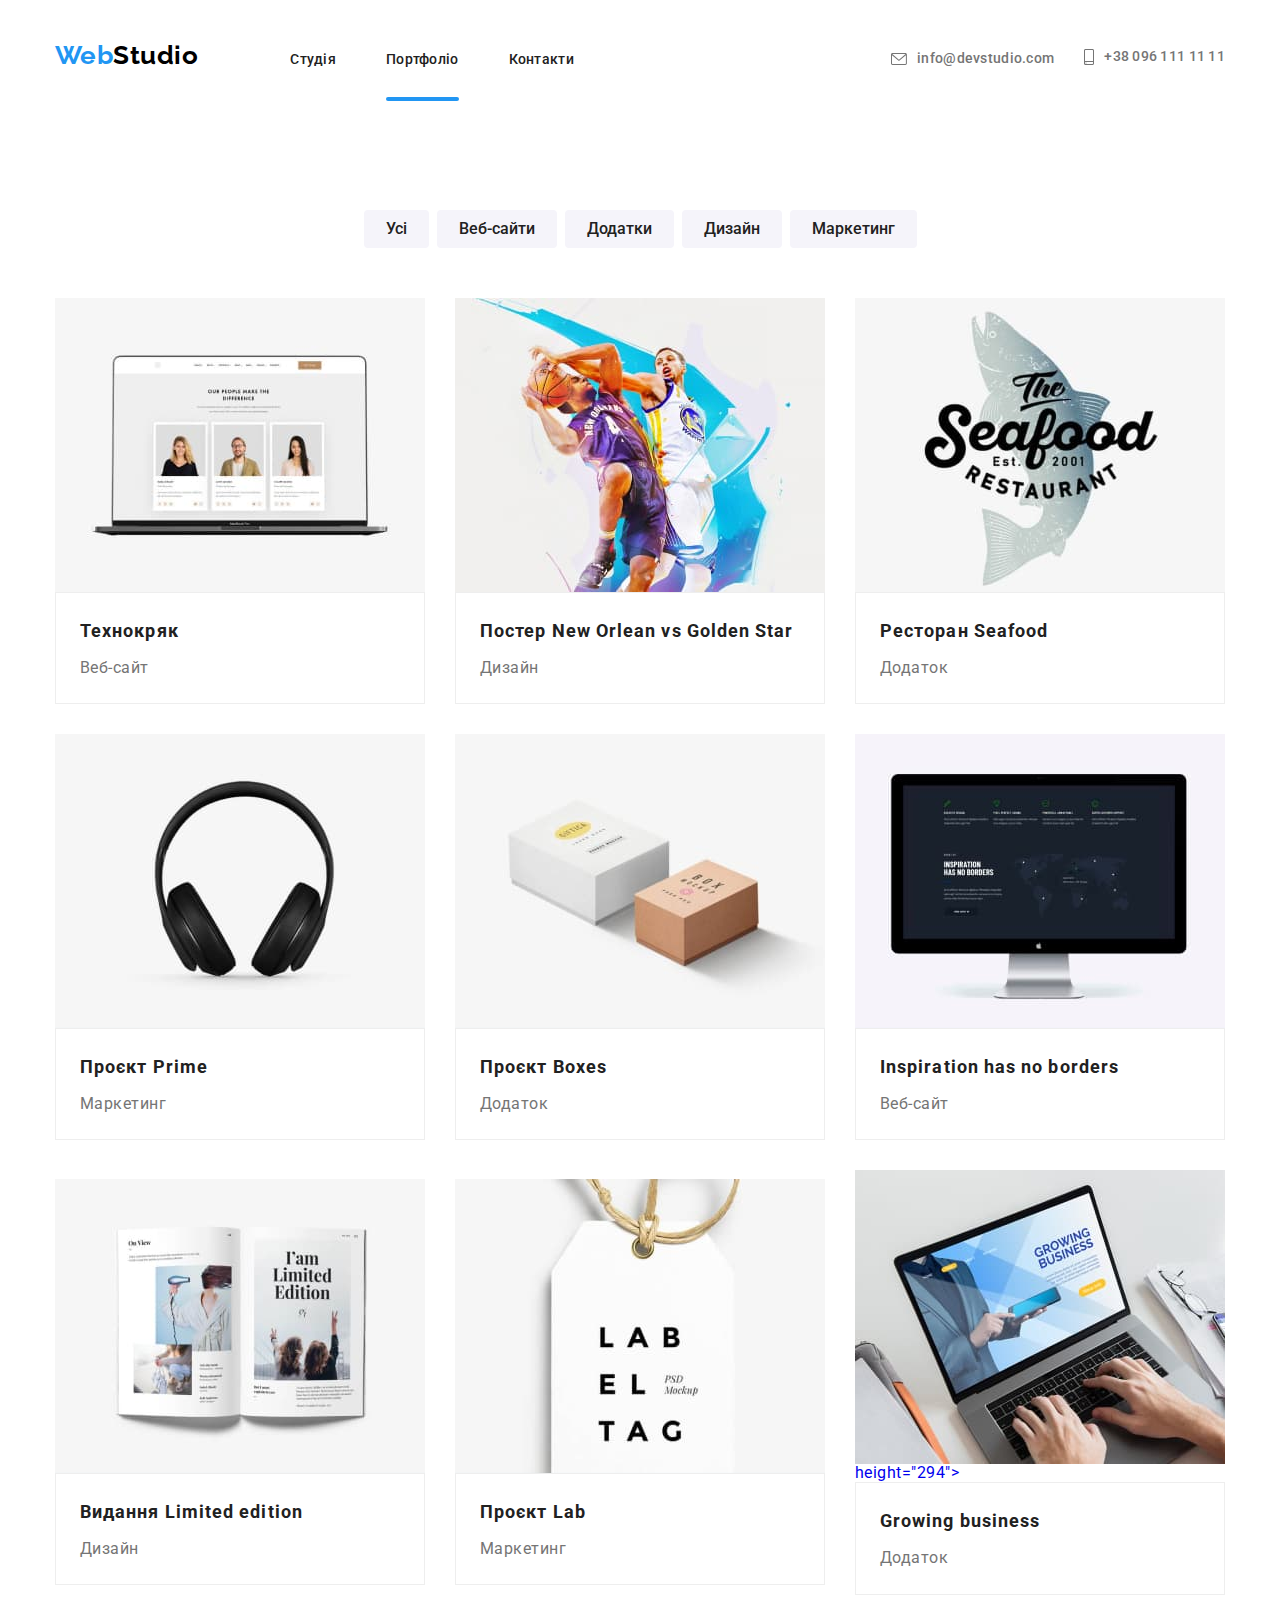
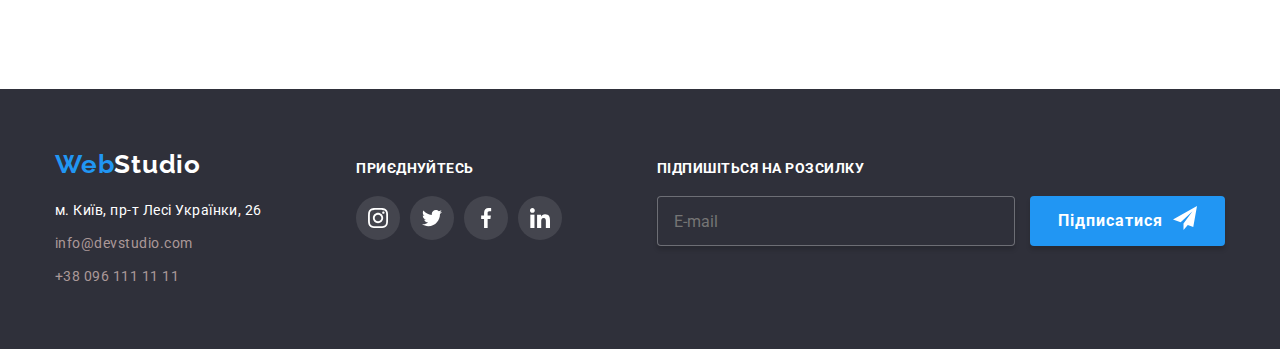
==== commit 3e4c960c: "Correcting contacts" ====
--- a/portfolio.html
+++ b/portfolio.html
@@ -33,12 +33,12 @@
             </nav>
 
             <ul class="contacts">
-                <li class="contacts__list list link"><a href="mailto:info@devstudio.com" class="contacts__link">
+                <li class="contacts__list list link"><a href="mailto:info@devstudio.com" class="contacts__link-mail">
                         <svg aria-label="Іконка конверта" class="contacts__icon-mail">
                             <use href="./images/sprite.svg#icon-envelope"></use>
                         </svg>
                         info@devstudio.com</a></li>
-                <li class="contacts__list list link"><a href="tel:+380961111111" class="contacts__link">
+                <li class="contacts__list list link"><a href="tel:+380961111111" class="contacts__link-phone">
                         <svg aria-label="Іконка смартфона" class="contacts__icon-phone">
                             <use href="./images/sprite.svg#icon-smartphone"></use>
                         </svg>
--- a/css/main.min.css
+++ b/css/main.min.css
@@ -1 +1 @@
-:root{--main-background-color: #FFFFFF;--secondary-background-color: #2F303A;--team-background-color: #F5F4FA;--btn-order-background-color: #2196F3;--btn-order-active-background-color: #188CE8;--section-order-background-color: #C4C4C4;--overlay-activity-background-color: rgba(47, 48, 58, 0.8);--overlay-background-color: rgba(0, 0, 0, 0.2);--main-logo-color: #000000;--primary-text-color: #757575;--title-text-color: #212121;--accent-text-color: #FFFFFF;--active-color: #2196F3;--clients-logo-color: #AFB1B8;--border-header-color: #ECECEC;--portfolio-cards-color: #EEEEEE;--box-shadow-color: #604545;--footer-contacts-color: #AB9898;--social-links-color: #AFB1B8;--placeholder-color: rgba(255, 255, 255, 0.6);--placeholder-user-message-color: rgba(117, 117, 117, 0.5);--primary-font: "Roboto", sans-serif;--secondary-font: "Raleway", sans-serif;--button-font: inherit;--transition-dur-and-func: 250ms cubic-bezier(0.4, 0, 0.2, 1)}.current{color:var(--active-color)}.visually-hidden{position:absolute;white-space:nowrap;width:1px;height:1px;overflow:hidden;border:0;padding:0;clip:rect(0);clip-path:inset(50%);margin:-1px}h1,h2,h3,h4,p{margin-top:0;margin-bottom:0}ul{margin-top:0;margin-bottom:0;padding-left:0}.link{text-decoration:none}.list{list-style:none}.page-buttons{cursor:pointer}img{display:block;max-width:100%;height:auto}body{background-color:var(--main-background-color);color:var(--primary-text-color);font-family:var(--primary-font);letter-spacing:.03em}.container{width:1200px;padding-left:15px;padding-right:15px;margin-left:auto;margin-right:auto}.section{padding-top:94px}.logo{margin-right:92px;padding-top:24px;padding-bottom:24px}.logo__header{color:var(--main-logo-color);font-family:var(--secondary-font);font-size:26px;font-weight:700;line-height:1.19;text-align:left}.logo__accent-part{color:var(--active-color)}.logo-light{color:var(--accent-text-color);font-family:var(--secondary-font);font-size:26px;font-weight:700;line-height:1.19;text-align:left;width:145px}.logo-link-bottom{display:inline-block;margin-bottom:20px}.contacts{display:flex}.contacts__link{display:flex;align-items:center;color:var(--primary-text-color);fill:currentColor;font-size:14px;font-weight:500;line-height:1.14;letter-spacing:.02em;text-align:left;text-decoration:none;padding-top:32px;padding-bottom:32px;transition:color var(--transition-dur-and-func)}.contacts__list{display:flex;align-items:center;margin-right:48px}.contacts__list :hover{color:var(--active-color)}.contacts__list :focus{color:var(--active-color)}.contacts__icon-mail{display:inline-block;width:16px;height:12px;margin-right:10px;transition:fill var(--transition-dur-and-func)}.contacts__icon-mail :hover,.contacts__icon-mail :focus{fill:var(--active-color)}.contacts__icon-phone{display:inline-block;width:10px;height:16px;margin-right:10px;transition:fill var(--transition-dur-and-func)}.contacts__icon-phone :hover,.contacts__icon-phone :focus{fill:var(--active-color)}.footer-list-connection{color:var(--accent-text-color);font-style:normal;font-size:14px;font-weight:400;line-height:1.71;text-align:left;transition:color var(--transition-dur-and-func)}.footer-list-connection:not(:last-child){margin-bottom:9px}.footer-list-connection :hover,.footer-list-connection :focus{color:var(--active-color)}.link-connection-footer{color:var(--accent-text-color);font-size:14px;font-weight:400;line-height:24px;text-align:left;text-decoration:none}.footer-contacts{color:var(--footer-contacts-color)}.section-order__button{display:inline-block;background-color:var(--btn-order-background-color);color:var(--accent-text-color);font-family:inherit;font-size:16px;font-weight:700;line-height:1.88;letter-spacing:.06em;text-align:center;padding:10px 32px;margin-right:470px;margin-left:470px;border:none;border-radius:4px;min-width:216px;transition:background-color var(--transition-dur-and-func)}.section-order__button:hover,.section-order__button:focus{background-color:var(--btn-order-active-background-color)}.footer-button{color:var(--accent-text-color);background-color:var(--btn-order-background-color);width:200px;height:50px;padding:10px 28px;font-size:16px;font-weight:700;line-height:1.88;letter-spacing:.06em;text-align:center;box-shadow:0px 4px 4px rgba(0,0,0,.15);border-radius:4px;border:var(--active-color);transition:background-color var(--transition-dur-and-func)}.footer-button:hover,.footer-button:focus{background-color:var(--btn-order-active-background-color)}.icon-send{position:absolute;top:50%;transform:translateY(-50%);margin-left:10px}.modal-button-submit{color:var(--main-background-color);background-color:var(--btn-order-background-color);width:200px;height:50px;align-self:center;box-shadow:0px 4px 4px rgba(0,0,0,.25);border-radius:4px;transition:background-color var(--transition-dur-and-func);border:none;cursor:pointer}.modal-button-submit:hover,.modal-button-submit:focus{background-color:var(--btn-order-active-background-color)}.titles{color:var(--title-text-color)}.social-links{display:flex;justify-content:center;align-items:center;margin-top:16px}.social-link-instagram,.social-link-twitter,.social-link-facebook,.social-link-linkedin{display:flex;justify-content:center;align-items:center;height:44px;width:44px;border-radius:50%;background-color:var(--main-background-color);color:var(--social-links-color);transition:background-color var(--transition-dur-and-func),fill var(--transition-dur-and-func)}.social-link-item{margin-right:10px}.social-link-instagram:hover,.social-link-twitter:hover,.social-link-facebook:hover,.social-link-linkedin:hover{background-color:var(--active-color)}.social-link-instagram:hover .icon-instagram,.social-link-twitter:hover .icon-twitter,.social-link-facebook:hover .icon-facebook,.social-link-linkedin:hover .icon-linkedin{fill:var(--accent-text-color)}.social-link-instagram:focus,.social-link-twitter:focus,.social-link-facebook:focus,.social-link-linkedin:focus{background-color:var(--active-color)}.social-link-instagram:focus .icon-instagram,.social-link-twitter:focus .icon-twitter,.social-link-facebook:focus .icon-facebook,.social-link-linkedin:focus .icon-linked{fill:var(--active-color);fill:var(--accent-text-color)}.icon-instagram,.icon-twitter,.icon-facebook,.icon-linkedin{width:20px;height:20px;fill:currentColor}.footer-social-list{display:flex;justify-content:center;column-gap:10px}.footer-social-links{display:flex;justify-content:center;align-items:center;width:44px;height:44px;border-radius:50px;background-color:rgba(255,255,255,.1);color:var(--accent-text-color);transition:background-color var(--transition-dur-and-func),fill var(--transition-dur-and-func)}.footer-social-links:hover{background-color:var(--active-color)}.footer-social-links:hover .icon-instagram-footer,.footer-social-links:hover .icon-twitter-footer,.footer-social-links:hover .icon-facebook-footer,.footer-social-links:hover .icon-linkedin-footer{fill:var(--accent-text-color)}.footer-social-links:focus{background-color:var(--active-color)}.footer-social-links:focus .icon-instagram-footer,.footer-social-links:focus .icon-twitter-footer,.footer-social-links:focus .icon-facebook-footer,.footer-social-links:focus .icon-linkedin-footer{background-color:var(--active-color);fill:var(--accent-text-color)}.icon-instagram-footer,.icon-twitter-footer,.icon-facebook-footer,.icon-linkedin-footer{width:20px;height:20px;fill:currentColor}.backdrop{position:fixed;top:0;left:0;width:100%;height:100%;background-color:var(--overlay-background-color);z-index:100;transition:opacity var(--transition-dur-and-func),visibility var(--transition-dur-and-func)}.backdrop.is-hidden{visibility:hidden;opacity:0;pointer-events:none}.modal{position:absolute;top:50%;left:50%;transform:translate(-50%, -50%);width:528px;min-height:581px;padding:40px;background-color:var(--main-background-color)}.modal-close-button{position:absolute;top:8px;right:8px;display:flex;justify-content:center;align-items:center;width:30px;height:30px;background-color:rgba(0,0,0,0);border:1px solid rgba(0,0,0,.1);border-radius:50%;padding:0;cursor:pointer;transition:var(--transition-dur-and-func)}.modal-close-button:hover,.modal-close-button:focus{fill:var(--active-color)}.modal-form{display:flex;flex-direction:column}.modal-form-tittle{color:var(--title-text-color);font-size:20px;font-weight:700;line-height:1.15;letter-spacing:.03em;text-align:center;margin-bottom:12px}.modal-form-box{position:relative;display:block}.modal-form-input{width:100%;height:40px;border:1px solid rgba(33,33,33,.2);border-radius:4px;padding-left:42px;cursor:pointer;transition:border-color var(--transition-dur-and-func)}.modal-form-input:focus{border-color:var(--active-color);outline:none}.modal-form-description{display:block;color:var(--primary-text-color);font-size:12px;font-weight:400;line-height:1.17;letter-spacing:.01em;text-align:left;margin-bottom:4px}.modal-form-field{margin-bottom:10px}.modal-form-field-comments{margin-bottom:20px}.modal-form-input:focus+.icon-person{fill:var(--active-color)}.modal-form-input:focus+.icon-phone{fill:var(--active-color)}.modal-form-input:focus+.icon-email{fill:var(--active-color)}.modal-form-message{display:block;width:100%;height:120px;border:1px solid rgba(33,33,33,.2);border-radius:4px;padding:12px 16px;resize:none;transition:border-color var(--transition-dur-and-func)}.modal-form-message:focus{border-color:var(--active-color);outline:none}.modal-form-message::placeholder{color:var(--placeholder-user-message-color);font-weight:400;font-size:12px;line-height:1.17;letter-spacing:.01em}.modal-form-check{position:absolute}.box-check-agree{width:16px;height:15px;border:2px solid #212121;border-radius:3px;margin-right:10px}.modal-form-check:checked+.box-check-agree{background-color:var(--btn-order-background-color);fill:var(--accent-text-color);border:none}.modal-form-check:focus+.box-check-agree{box-shadow:0 0 0 2px rgba(0,0,255,.5)}.modal-form-check+.modal-form-check-field .box-check-agree{fill:var(--active-color);border:none}.modal-form-check-field{display:flex;justify-content:center;align-items:center;margin-bottom:30px;cursor:pointer}.icon-check{width:16px;height:15px;fill:rgba(0,0,0,0)}.modal-form-check+.icon-check{background-color:var(--btn-order-background-color)}.icon-person,.icon-phone,.icon-email{position:absolute;top:50%;left:12px;transform:translateY(-50%);display:block;width:18px;height:18px;transition:fill var(--transition-dur-and-func)}.agreement{font-weight:400;font-size:14px;line-height:1.7}.conditions{color:var(--active-color)}.page-header{border-bottom:1px solid var(--border-header-color)}.page-header__container{display:flex;align-items:center;justify-content:space-between}.page-navigation{display:flex;align-items:baseline}.navigation{display:flex}.navigation__link{display:inline-block;padding-top:32px;padding-bottom:32px;color:var(--title-text-color);font-size:14px;font-weight:500;line-height:1.14;letter-spacing:.02em;text-align:left;text-decoration:none;position:relative;transition:color var(--transition-dur-and-func)}.navigation__link.current::after{position:absolute;content:"";display:block;height:4px;width:100%;border-radius:2px;background-color:var(--btn-order-background-color);bottom:-1px}.navigation__list:not(:last-child){margin-right:50px}.navigation__list :hover{color:var(--active-color)}.navigation__list :focus{color:var(--active-color)}.section-order__title{color:var(--accent-text-color);font-size:44px;font-weight:900;line-height:1.36;letter-spacing:.06em;text-align:center;text-transform:uppercase;margin-bottom:30px;width:696px;margin-right:278px;margin-left:278px}.section-order{background-color:var(--secondary-background-color)}.section-order{display:block;padding-top:200px;padding-bottom:200px;background-image:linear-gradient(rgba(47, 48, 58, 0.4), rgba(47, 48, 58, 0.4)),url("../images/hero.jpg");background-size:cover;background-color:var(--section-order-background-color)}.section-benefits__list{display:flex;gap:30px}.section-benefits__item{flex-basis:calc((100% - 90px)/4)}.section-benefits__antenna-box,.section-benefits__clock-box,.section-benefits__diagram-box,.section-benefits__astronaut-box{display:flex;background-color:var(--team-background-color);width:270px;height:120px;justify-content:center;align-items:center;margin-bottom:30px;border-radius:4px}.section-benefits__icon-antenna,.section-benefits__icon-clock,.section-benefits__icon-diagram,.section-benefits__icon-astronaut{width:70px;height:70px;justify-content:center;align-items:center}.section-benefits__title{font-size:14px;font-weight:700;line-height:1.17;text-align:left;text-transform:uppercase;margin-bottom:10px}.section-benefits__description{font-size:14px;font-weight:400;line-height:1.7;text-align:left}.section-activity{padding-bottom:94px}.types-activity{display:flex;justify-content:space-between;row-gap:30px}.cards-activity{flex-basis:calc((100% - 60px)/3);position:relative}.activity{display:inline-block;font-size:36px;font-weight:700;line-height:1.16;text-align:center;width:366px;margin-right:400px;margin-left:400px;margin-bottom:50px}.overlay-activity{display:flex;justify-content:center;align-items:center;position:absolute;width:100%;color:var(--accent-text-color);background-color:var(--overlay-activity-background-color);font-size:14px;font-weight:700;line-height:1.14;text-align:center;text-transform:uppercase;overflow:auto;top:224px;height:70px}.section-team{background-color:var(--team-background-color);padding-bottom:94px}.cards{background-color:var(--main-background-color);flex-basis:calc((100% - 90px)/4)}.team{font-size:36px;font-weight:700;line-height:1.16;text-align:center;width:264px;margin-right:450px;margin-left:450px;margin-bottom:50px}.team-cards{display:flex;justify-content:space-between;row-gap:30px}.team-cards-secondary{padding:30px;box-shadow:0px 1px 3px rgba(0,0,0,.12),0px 1px 1px rgba(0,0,0,.14),0px 2px 1px rgba(0,0,0,.2)}.team-member{font-size:16px;font-weight:500;line-height:1.19;text-align:center;margin-bottom:10px}.team-profession{font-size:16px;font-weight:400;line-height:1.19;text-align:center}.section-clients{padding-bottom:94px}.regular-clients{font-size:36px;font-weight:700;line-height:1.17;text-align:center;width:297px;margin-left:auto;margin-right:auto;margin-bottom:50px}.clients-logo-list{display:flex;justify-content:center;align-items:center}.clients-logo{display:flex;justify-content:center;align-items:center;color:var(--clients-logo-color);border:1px solid var(--clients-logo-color);border-radius:4px;width:170px;height:92px;transition:color var(--transition-dur-and-func),border var(--transition-dur-and-func)}.clients-logo:hover,.clients-logo:focus{color:var(--active-color);border:1px solid var(--active-color)}.clients-logo-items:not(:last-child){margin-right:30px}.logo-square,.logo-sheets,.logo-ellipse,.logo-infinity,.logo-stem,.logo-cube{width:106px;height:60px;fill:currentColor}.page-footer{background-color:var(--secondary-background-color);padding-top:60px;padding-bottom:60px}.general{display:flex;align-items:baseline;justify-content:space-between}.invitation{font-size:14px;font-weight:700;line-height:1.14;letter-spacing:.03em;text-align:left;text-transform:uppercase;color:var(--accent-text-color);margin-bottom:20px}.footer-subscription{display:flex;justify-content:center;align-items:center;position:relative}.subscription{color:var(--accent-text-color);font-size:14px;font-weight:700;line-height:1.14;text-align:left;text-transform:uppercase;margin-bottom:20px}.mail-form{color:var(--placeholder-color);background-color:var(--secondary-background-color);width:358px;height:50px;padding-top:15px;padding-left:16px;padding-bottom:15px;font-weight:400;font-size:16px;line-height:1.25;border:1px solid rgba(255,255,255,.3);border-radius:4px;box-shadow:0px 4px 4px rgba(0,0,0,.15)}.footer-subscription-field{margin-right:10px}.section-examples{padding-bottom:94px}.buttons-set{display:flex;align-items:center;justify-content:center;margin-bottom:50px;gap:8px}.example-button{background-color:var(--team-background-color);color:var(--title-text-color);font-family:inherit;font-size:16px;font-weight:500;line-height:26px;text-align:center;border:none;border-radius:4px;padding:6px 22px;transition:color var(--transition-dur-and-func),background-color var(--transition-dur-and-func),box-shadow var(--transition-dur-and-func)}.example-button:hover,.example-button:focus{color:var(--accent-text-color);background-color:var(--btn-order-background-color);box-shadow:0px 4px 4px rgba(0,0,0,.25)}.examples-set{display:flex;flex-wrap:wrap;align-items:center;gap:30px}.example{background-color:var(--main-background-color);flex-basis:calc((100% - 60px)/3)}.example-img{position:relative;overflow:hidden}.overlay{position:absolute;top:0;left:0;width:100%;height:100%;background-color:var(--btn-order-background-color);color:var(--accent-text-color);padding:63px 24px;font-size:18px;font-weight:400;line-height:1.56;text-align:left;overflow:auto;transform:translateY(100%);transition:transform var(--transition-dur-and-func)}.example-link:hover .overlay,.example-link:focus .overlay{transform:translateY(0%)}.example-card{padding-top:20px;padding-bottom:20px;padding-right:24px;padding-left:24px;border:1px solid var(--portfolio-cards-color)}.name-project{font-size:18px;font-weight:700;line-height:2;letter-spacing:.06em;text-align:left;margin-bottom:4px}.projects{font-size:16px;font-weight:400;line-height:1.88;text-align:left;color:var(--primary-text-color)}.example-link{display:block;transition:box-shadow var(--transition-dur-and-func)}.example-link:hover,.example-link:focus{box-shadow:0px 4px 4px rgba(0,0,0,.25)}.portfolio-footer{display:block;padding-top:60px;padding-bottom:60px;background-color:var(--secondary-background-color)}/*# sourceMappingURL=main.min.css.map */+:root{--main-background-color: #FFFFFF;--secondary-background-color: #2F303A;--team-background-color: #F5F4FA;--btn-order-background-color: #2196F3;--btn-order-active-background-color: #188CE8;--section-order-background-color: #C4C4C4;--overlay-activity-background-color: rgba(47, 48, 58, 0.8);--overlay-background-color: rgba(0, 0, 0, 0.2);--main-logo-color: #000000;--primary-text-color: #757575;--title-text-color: #212121;--accent-text-color: #FFFFFF;--active-color: #2196F3;--clients-logo-color: #AFB1B8;--border-header-color: #ECECEC;--portfolio-cards-color: #EEEEEE;--box-shadow-color: #604545;--footer-contacts-color: #AB9898;--social-links-color: #AFB1B8;--placeholder-color: rgba(255, 255, 255, 0.6);--placeholder-user-message-color: rgba(117, 117, 117, 0.5);--primary-font: "Roboto", sans-serif;--secondary-font: "Raleway", sans-serif;--button-font: inherit;--transition-dur-and-func: 250ms cubic-bezier(0.4, 0, 0.2, 1)}.buttons-set,.modal-form-check-field,.footer-social-links,.social-link-instagram,.social-link-twitter,.social-link-facebook,.social-link-linkedin,.social-links{display:flex;justify-content:center;align-items:center}.current{color:var(--active-color)}.visually-hidden{position:absolute;white-space:nowrap;width:1px;height:1px;overflow:hidden;border:0;padding:0;clip:rect(0);clip-path:inset(50%);margin:-1px}h1,h2,h3,h4,p{margin-top:0;margin-bottom:0}ul{margin-top:0;margin-bottom:0;padding-left:0}.link{text-decoration:none}.list{list-style:none}.page-buttons{cursor:pointer}img{display:block;max-width:100%;height:auto}body{background-color:var(--main-background-color);color:var(--primary-text-color);font-family:var(--primary-font);letter-spacing:.03em}.container{padding-left:15px;padding-right:15px;margin-left:auto;margin-right:auto}@media screen and (min-width: 480px){.container{width:480px}}@media screen and (min-width: 768px){.container{width:768px}}@media screen and (min-width: 1200px){.container{width:1200px}}.section{padding-top:94px}.logo{margin-right:92px;padding-top:24px;padding-bottom:24px}.logo__header{color:var(--main-logo-color);font-family:var(--secondary-font);font-size:26px;font-weight:700;line-height:1.19;text-align:left}.logo__accent-part{color:var(--active-color)}@media screen and (max-width: 767px){.logo-light{color:var(--accent-text-color);font-family:var(--secondary-font);font-size:24px;font-weight:700;line-height:1.17;letter-spacing:.03em;text-align:center}.logo-link-bottom{display:inline-block;margin-bottom:20px}}@media screen and (min-width: 768px){.logo-light{color:var(--accent-text-color);font-family:var(--secondary-font);font-size:24px;font-weight:700;line-height:1.17;letter-spacing:.03em;text-align:center}.logo-link-bottom{display:inline-block;margin-bottom:20px}}@media screen and (min-width: 1200px){.logo-light{color:var(--accent-text-color);font-family:var(--secondary-font);font-size:26px;font-weight:700;line-height:1.19;text-align:left;width:145px}.logo-link-bottom{display:inline-block;margin-bottom:20px}}@media screen and (max-width: 767px){.mobile-menu__container{position:relative}.mobile-menu{position:fixed;top:0;left:0;z-index:100;width:100%;height:100%;background-color:var(--main-background-color);padding-left:40px;opacity:0;visibility:hidden;pointer-events:none;transition:opacity var(--transition-dur-and-func);visibility:var(--transition-dur-and-func)}.mobile-menu__navigation{padding-top:48px}.mobile-menu__items:not(:last-child){margin-bottom:32px}.mobile-menu__chapter{color:var(--title-text-color);font-size:40px;font-weight:500;line-height:1.18;letter-spacing:.02em;text-align:center;text-decoration:none;transition:color var(--transition-dur-and-func)}.mobile-menu__chapter:hover,.mobile-menu__chapter:focus{color:var(--active-color)}.mobile-menu__items-phone{margin-top:306px;margin-bottom:32px}.mobile-menu__contacts-phone{color:var(--primary-text-color);font-size:34px;font-weight:500;line-height:1.18;letter-spacing:.02em;text-align:left;transition:color var(--transition-dur-and-func)}.mobile-menu__contacts-phone:hover,.mobile-menu__contacts-phone:focus{color:var(--active-color)}.mobile-menu__items-mail{margin-bottom:64px}.mobile-menu__contacts-mail{color:var(--primary-text-color);font-size:24px;font-weight:500;line-height:1.17;letter-spacing:.02em;text-align:left;transition:color var(--transition-dur-and-func)}.mobile-menu__contacts-mail:hover,.mobile-menu__contacts-mail:focus{color:var(--active-color)}.mobile-menu__networks-list{display:flex;justify-content:flex-start}.mobile-menu__networks:not(:last-child){padding-right:10px;margin-bottom:48px;border-right:1px solid rgba(33,33,33,.2)}.mobile-menu__networks:not(:first-child){padding-left:10px}.mobile-menu__network-link{color:var(--active-color);font-size:18px;font-weight:500;line-height:1.22;letter-spacing:.02em;text-align:center;transition:color var(--transition-dur-and-func)}.mobile-menu__network-link:hover,.mobile-menu__network-link:focus{color:var(--active-color)}.mobile-menu.is-open{opacity:1;visibility:visible;pointer-events:auto}.mobile-menu__close-button{position:absolute;border:none;background-color:rgba(0,0,0,0);padding:0;right:15px;top:10px;width:40px;height:40px;cursor:pointer;transition:fill var(--transition-dur-and-func)}.mobile-menu__close-button:focus{fill:var(--active-color)}}@media screen and (min-width: 768px){.mobile-menu{display:none}}@media screen and (min-width: 768px){.contacts{display:block}.contacts__list{transition:color var(--transition-dur-and-func)}.contacts__list :hover{color:var(--active-color)}.contacts__list :focus{color:var(--active-color)}.contacts__link-mail{display:block;color:var(--primary-text-color);fill:currentColor;font-size:12px;font-weight:500;line-height:1.17;letter-spacing:.02em;text-align:left;text-decoration:none;padding-top:21px}.contacts__icon-mail{width:14px;height:10px;margin-right:8px}.contacts__link-phone{display:block;color:var(--primary-text-color);fill:currentColor;font-size:12px;font-weight:500;line-height:1.17;letter-spacing:.02em;text-align:left;text-decoration:none;padding-top:10px}.contacts__icon-phone{width:10px;height:14px;margin-right:8px}}@media screen and (min-width: 1200px){.contacts{display:flex;justify-content:space-between;align-items:baseline}.contacts__link-mail,.contacts__link-phone{display:flex;align-items:center;font-size:14px;font-weight:500;line-height:1.14;padding-top:32px;padding-bottom:32px;transition:color var(--transition-dur-and-func)}.contacts__link-phone{margin-left:30px}.contacts__list{display:flex;align-items:center}.contacts__icon-mail{display:inline-block;width:16px;height:12px;margin-right:10px;transition:fill var(--transition-dur-and-func)}.contacts__icon-mail :hover,.contacts__icon-mail :focus{fill:var(--active-color)}.contacts__icon-phone{display:inline-block;width:10px;height:16px;margin-right:10px;transition:fill var(--transition-dur-and-func)}.contacts__icon-phone :hover,.contacts__icon-phone :focus{fill:var(--active-color)}}@media screen and (max-width: 767px){.footer-list-connection{color:var(--accent-text-color);font-style:normal;font-size:14px;font-weight:400;line-height:1.71;text-align:center;transition:color var(--transition-dur-and-func)}.footer-list-connection:not(:last-child){margin-bottom:8px}.footer-list-connection :hover,.footer-list-connection :focus{color:var(--active-color)}.link-connection-footer{color:var(--accent-text-color);font-size:14px;font-weight:400;line-height:1.71;text-align:center;text-decoration:none}.footer-contacts{color:var(--footer-contacts-color)}}@media screen and (min-width: 768px){.footer-list-connection{color:var(--accent-text-color);font-style:normal;font-size:14px;font-weight:400;line-height:1.71;text-align:left;transition:color var(--transition-dur-and-func)}.footer-list-connection:not(:last-child){margin-bottom:8px}.footer-list-connection :hover,.footer-list-connection :focus{color:var(--active-color)}.link-connection-footer{color:var(--accent-text-color);font-size:14px;font-weight:400;line-height:1.71;text-align:left;text-decoration:none}.footer-contacts{color:var(--footer-contacts-color)}}@media screen and (min-width: 1200px){.footer-list-connection{color:var(--accent-text-color);font-style:normal;font-size:14px;font-weight:400;line-height:1.71;text-align:left;transition:color var(--transition-dur-and-func)}.footer-list-connection:not(:last-child){margin-bottom:9px}.footer-list-connection :hover,.footer-list-connection :focus{color:var(--active-color)}.link-connection-footer{color:var(--accent-text-color);font-size:14px;font-weight:400;line-height:1.71;text-align:left;text-decoration:none}.footer-contacts{color:var(--footer-contacts-color)}}@media screen and (max-width: 767px){.section-order__button{display:block;background-color:var(--btn-order-background-color);color:var(--accent-text-color);font-family:var(--primary-font);font-size:16px;letter-spacing:.06em;font-weight:700;line-height:1.88;text-align:center;padding:10px 24px;margin-left:auto;margin-right:auto;border:none;box-shadow:0px 4px 4px rgba(0,0,0,.15);border-radius:4px;height:50px;transition:background-color var(--transition-dur-and-func)}.section-order__button:hover,.section-order__button:focus{background-color:var(--btn-order-active-background-color)}.modal-button-submit{color:var(--main-background-color);background-color:var(--btn-order-background-color);width:200px;height:50px;align-self:center;box-shadow:0px 4px 4px rgba(0,0,0,.25);border-radius:4px;transition:background-color var(--transition-dur-and-func);border:none}.modal-button-submit:hover,.modal-button-submit:focus{background-color:var(--btn-order-active-background-color)}}@media screen and (min-width: 768px){.section-order__button{display:block;background-color:var(--btn-order-background-color);color:var(--accent-text-color);font-family:var(--primary-font);font-size:16px;font-weight:700;line-height:1.88;text-align:center;letter-spacing:.06em;padding:10px 24px;margin-left:auto;margin-right:auto;border:none;box-shadow:0px 4px 4px rgba(0,0,0,.15);border-radius:4px;height:50px;transition:background-color var(--transition-dur-and-func)}.section-order__button:hover,.section-order__button:focus{background-color:var(--btn-order-active-background-color)}.modal-button-submit{color:var(--main-background-color);background-color:var(--btn-order-background-color);width:200px;height:50px;align-self:center;box-shadow:0px 4px 4px rgba(0,0,0,.25);border-radius:4px;transition:background-color var(--transition-dur-and-func);border:none}.modal-button-submit:hover,.modal-button-submit:focus{background-color:var(--btn-order-active-background-color)}}@media screen and (min-width: 1200px){.section-order__button{display:block;background-color:var(--btn-order-background-color);color:var(--accent-text-color);font-family:inherit;font-size:16px;font-weight:700;line-height:1.88;letter-spacing:.06em;text-align:center;padding:10px 32px;margin-right:auto;margin-left:auto;border:none;border-radius:4px;transition:background-color var(--transition-dur-and-func)}.section-order__button:hover,.section-order__button:focus{background-color:var(--btn-order-active-background-color)}.section-order__button .modal-button-submit{color:var(--main-background-color);background-color:var(--btn-order-background-color);width:200px;height:50px;align-self:center;box-shadow:0px 4px 4px rgba(0,0,0,.25);border-radius:4px;transition:background-color var(--transition-dur-and-func);border:none}.section-order__button .modal-button-submit:hover,.section-order__button .modal-button-submit:focus{background-color:var(--btn-order-active-background-color)}}@media screen and (max-width: 767px){.footer-button{display:flex;color:var(--accent-text-color);background-color:var(--btn-order-background-color);width:200px;height:50px;padding:10px 28px;font-size:16px;font-weight:700;line-height:1.88;letter-spacing:.06em;text-align:center;box-shadow:0px 4px 4px rgba(0,0,0,.15);border-radius:4px;border:var(--active-color);transition:background-color var(--transition-dur-and-func);cursor:pointer}.footer-button:hover,.footer-button:focus{background-color:var(--btn-order-active-background-color)}.icon-send{margin-left:10px}}@media screen and (min-width: 768px){.footer-button{display:flex;color:var(--accent-text-color);background-color:var(--btn-order-background-color);width:200px;height:50px;padding:10px 28px;font-size:16px;font-weight:700;line-height:1.88;letter-spacing:.06em;text-align:center;box-shadow:0px 4px 4px rgba(0,0,0,.15);border-radius:4px;border:var(--active-color);transition:background-color var(--transition-dur-and-func);cursor:pointer}.footer-button:hover,.footer-button:focus{background-color:var(--btn-order-active-background-color)}.icon-send{margin-left:10px}}@media screen and (min-width: 1200px){.footer-button{display:flex;color:var(--accent-text-color);background-color:var(--btn-order-background-color);width:200px;height:50px;padding:10px 28px;font-size:16px;font-weight:700;line-height:1.88;letter-spacing:.06em;text-align:center;box-shadow:0px 4px 4px rgba(0,0,0,.15);border-radius:4px;border:var(--active-color);transition:background-color var(--transition-dur-and-func);cursor:pointer}.footer-button:hover,.footer-button:focus{background-color:var(--btn-order-active-background-color)}.icon-send{margin-left:10px}}.titles{color:var(--title-text-color)}.social-links{margin-top:16px}.social-link-instagram,.social-link-twitter,.social-link-facebook,.social-link-linkedin{height:44px;width:44px;border-radius:50%;background-color:var(--main-background-color);color:var(--social-links-color);transition:background-color var(--transition-dur-and-func),fill var(--transition-dur-and-func)}.social-link-item{margin-right:10px}.social-link-instagram:hover,.social-link-twitter:hover,.social-link-facebook:hover,.social-link-linkedin:hover{background-color:var(--active-color)}.social-link-instagram:hover .icon-instagram,.social-link-twitter:hover .icon-twitter,.social-link-facebook:hover .icon-facebook,.social-link-linkedin:hover .icon-linkedin{fill:var(--accent-text-color)}.social-link-instagram:focus,.social-link-twitter:focus,.social-link-facebook:focus,.social-link-linkedin:focus{background-color:var(--active-color)}.social-link-instagram:focus .icon-instagram,.social-link-twitter:focus .icon-twitter,.social-link-facebook:focus .icon-facebook,.social-link-linkedin:focus .icon-linked{fill:var(--active-color);fill:var(--accent-text-color)}.icon-instagram,.icon-twitter,.icon-facebook,.icon-linkedin{width:20px;height:20px;fill:currentColor}.footer-social-list{display:flex;justify-content:center;column-gap:10px}.footer-social-links{width:44px;height:44px;border-radius:50px;background-color:rgba(255,255,255,.1);color:var(--accent-text-color);transition:background-color var(--transition-dur-and-func),fill var(--transition-dur-and-func)}.footer-social-links:hover{background-color:var(--active-color)}.footer-social-links:hover .icon-instagram-footer,.footer-social-links:hover .icon-twitter-footer,.footer-social-links:hover .icon-facebook-footer,.footer-social-links:hover .icon-linkedin-footer{fill:var(--accent-text-color)}.footer-social-links:focus{background-color:var(--active-color)}.footer-social-links:focus .icon-instagram-footer,.footer-social-links:focus .icon-twitter-footer,.footer-social-links:focus .icon-facebook-footer,.footer-social-links:focus .icon-linkedin-footer{background-color:var(--active-color);fill:var(--accent-text-color)}.icon-instagram-footer,.icon-twitter-footer,.icon-facebook-footer,.icon-linkedin-footer{width:20px;height:20px;fill:currentColor}.backdrop{position:fixed;top:0;left:0;width:100%;height:100%;background-color:var(--overlay-background-color);z-index:100;transition:opacity var(--transition-dur-and-func),visibility var(--transition-dur-and-func)}.backdrop.is-hidden{visibility:hidden;opacity:0;pointer-events:none}@media screen and (max-width: 767px){.modal{position:absolute;top:50%;left:50%;transform:translate(-50%, -50%);width:450px;min-height:609px;padding:40px;background-color:var(--main-background-color)}.modal-close-button{position:absolute;top:8px;right:8px;display:flex;justify-content:center;align-items:center;width:30px;height:30px;background-color:rgba(0,0,0,0);border:1px solid rgba(0,0,0,.1);border-radius:50%;padding:0;cursor:pointer;transition:var(--transition-dur-and-func)}.modal-close-button:hover,.modal-close-button:focus{fill:var(--active-color)}}@media screen and (min-width: 768px){.modal{position:absolute;top:50%;left:50%;transform:translate(-50%, -50%);width:450px;min-height:609px;padding:40px;background-color:var(--main-background-color)}.modal-close-button{position:absolute;top:8px;right:8px;display:flex;justify-content:center;align-items:center;width:30px;height:30px;background-color:rgba(0,0,0,0);border:1px solid rgba(0,0,0,.1);border-radius:50%;padding:0;cursor:pointer;transition:var(--transition-dur-and-func)}.modal-close-button:hover,.modal-close-button:focus{fill:var(--active-color)}}@media screen and (min-width: 1200px){.modal{position:absolute;top:50%;left:50%;transform:translate(-50%, -50%);width:528px;min-height:581px;padding:40px;background-color:var(--main-background-color)}.modal-close-button{position:absolute;top:8px;right:8px;display:flex;justify-content:center;align-items:center;width:30px;height:30px;background-color:rgba(0,0,0,0);border:1px solid rgba(0,0,0,.1);border-radius:50%;padding:0;cursor:pointer;transition:var(--transition-dur-and-func)}.modal-close-button:hover,.modal-close-button:focus{fill:var(--active-color)}}.modal-form{display:flex;flex-direction:column}.modal-form-tittle{color:var(--title-text-color);font-size:20px;font-weight:700;line-height:1.15;letter-spacing:.03em;text-align:center;margin-bottom:12px}.modal-form-box{position:relative;display:block}.modal-form-input{width:100%;height:40px;border:1px solid rgba(33,33,33,.2);border-radius:4px;padding-left:42px;cursor:pointer;transition:border-color var(--transition-dur-and-func)}.modal-form-input:focus{border-color:var(--active-color);outline:none}.modal-form-description{display:block;color:var(--primary-text-color);font-size:12px;font-weight:400;line-height:1.17;letter-spacing:.01em;text-align:left;margin-bottom:4px}.modal-form-field{margin-bottom:10px}.modal-form-field-comments{margin-bottom:20px}.modal-form-input:focus+.icon-person{fill:var(--active-color)}.modal-form-input:focus+.icon-phone{fill:var(--active-color)}.modal-form-input:focus+.icon-email{fill:var(--active-color)}.modal-form-message{display:block;width:100%;height:120px;border:1px solid rgba(33,33,33,.2);border-radius:4px;padding:12px 16px;resize:none;transition:border-color var(--transition-dur-and-func)}.modal-form-message:focus{border-color:var(--active-color);outline:none}.modal-form-message::placeholder{color:var(--placeholder-user-message-color);font-weight:400;font-size:12px;line-height:1.17;letter-spacing:.01em}.modal-form-check{position:absolute}.box-check-agree{width:16px;height:15px;border:2px solid #212121;border-radius:3px;margin-right:10px}.modal-form-check:checked+.box-check-agree{background-color:var(--btn-order-background-color);fill:var(--accent-text-color);border:none}.modal-form-check:focus+.box-check-agree{box-shadow:0 0 0 2px rgba(0,0,255,.5)}.modal-form-check+.modal-form-check-field .box-check-agree{fill:var(--active-color);border:none}.modal-form-check-field{margin-bottom:30px;cursor:pointer}.icon-check{width:16px;height:15px;fill:rgba(0,0,0,0)}.modal-form-check+.icon-check{background-color:var(--btn-order-background-color)}.icon-person,.icon-phone,.icon-email{position:absolute;top:50%;left:12px;transform:translateY(-50%);display:block;width:18px;height:18px;transition:fill var(--transition-dur-and-func)}.agreement{font-weight:400;font-size:14px;line-height:1.7}.conditions{color:var(--active-color)}@media screen and (max-width: 767px){.agreement{font-weight:400;font-size:12px;line-height:1.17}}@media screen and (min-width: 768px){.agreement{font-weight:400;font-size:12px;line-height:1.17}}.page-header{padding-top:16px;padding-bottom:16px}.page-header__container{display:flex;justify-content:space-between;align-items:center}@media screen and (max-width: 767px){.navigation{display:none}.contacts{display:none}.header__button{border:none;background-color:rgba(0,0,0,0);padding:0;line-height:0}.icon-menu{width:40px;height:40px}}@media screen and (min-width: 768px){.header__button{display:none}}@media screen and (min-width: 768px){.page-navigation{display:flex;align-items:baseline}.navigation{display:flex}.navigation__link{display:inline-block;padding-top:32px;padding-bottom:32px;color:var(--title-text-color);font-size:14px;font-weight:500;line-height:1.14;letter-spacing:.02em;text-align:left;text-decoration:none;position:relative;transition:color var(--transition-dur-and-func)}.navigation__link .navigation__list :hover{color:var(--active-color)}.navigation__link .navigation__list :focus{color:var(--active-color)}.navigation__link.current::after{position:absolute;content:"";display:block;height:4px;width:100%;border-radius:2px;background-color:var(--btn-order-background-color);bottom:-1px}.navigation__list{transition:color var(--transition-dur-and-func)}.navigation__list:not(:last-child){margin-right:50px}.navigation__list :hover{color:var(--active-color)}.navigation__list :focus{color:var(--active-color)}}@media screen and (max-width: 767px){.section-order{display:block;padding-top:118px;padding-bottom:118px;background-image:linear-gradient(rgba(47, 48, 58, 0.4), rgba(47, 48, 58, 0.4)),url("../images/background-main_mobile.jpg");background-size:480px;background-repeat:no-repeat;background-position:center;background-color:var(--section-order-background-color)}.section-order__title{color:var(--accent-text-color);font-size:26px;font-weight:900;line-height:1.62;letter-spacing:.06em;text-align:center;text-transform:uppercase;margin-left:60px;margin-right:60px;margin-bottom:30px}}@media screen and (min-device-pixel-ratio: 2)and (max-width: 767px),screen and (min-resolution: 192dpi)and (max-width: 767px),screen and (min-resolution: 2dppx)and (max-width: 767px){.section-order{background-image:linear-gradient(rgba(47, 48, 58, 0.4), rgba(47, 48, 58, 0.4)),url("../images/background-main_mobile@2x.jpg")}}@media screen and (min-width: 768px){.section-order{display:block;padding-top:118px;padding-bottom:118px;background-image:linear-gradient(rgba(47, 48, 58, 0.4), rgba(47, 48, 58, 0.4)),url("../images/background-main_tablet.jpg");background-size:cover;background-repeat:no-repeat;background-position:center;background-color:var(--section-order-background-color)}.section-order__title{color:var(--accent-text-color);font-size:26px;font-weight:900;line-height:1.62;letter-spacing:.06em;text-align:center;text-transform:uppercase;margin-left:204px;margin-right:204px;margin-bottom:30px}}@media screen and (min-device-pixel-ratio: 2)and (min-width: 768px),screen and (min-resolution: 192dpi)and (min-width: 768px),screen and (min-resolution: 2dppx)and (min-width: 768px){.section-order{background-image:linear-gradient(rgba(47, 48, 58, 0.4), rgba(47, 48, 58, 0.4)),url("../images/background-main_tablet@2x.jpg")}}@media screen and (min-width: 1200px){.section-order{background-color:var(--secondary-background-color)}.section-order{display:block;padding-top:200px;padding-bottom:200px;background-image:linear-gradient(rgba(47, 48, 58, 0.4), rgba(47, 48, 58, 0.4)),url("../images/background-main_desktop.jpg");background-size:cover;background-repeat:no-repeat;background-position:center;background-color:var(--section-order-background-color)}.section-order__title{color:var(--accent-text-color);font-size:44px;font-weight:900;line-height:1.36;letter-spacing:.06em;text-align:center;text-transform:uppercase;margin-bottom:30px;width:696px;margin-right:278px;margin-left:278px}}@media screen and (min-device-pixel-ratio: 2)and (min-width: 1200px),screen and (min-resolution: 192dpi)and (min-width: 1200px),screen and (min-resolution: 2dppx)and (min-width: 1200px){.section-order{background-image:linear-gradient(rgba(47, 48, 58, 0.4), rgba(47, 48, 58, 0.4)),url("../images/background-main_desktop@2x.jpg")}}@media screen and (max-width: 767px){.section-benefits__list{display:block;width:100%}.section-benefits__antenna-box,.section-benefits__clock-box,.section-benefits__diagram-box,.section-benefits__astronaut-box{display:flex;justify-content:center;align-items:center;background-color:var(--team-background-color);width:450px;height:120px;margin-bottom:30px;border-radius:4px}.section-benefits__icon-antenna,.section-benefits__icon-clock,.section-benefits__icon-diagram,.section-benefits__icon-astronaut{width:70px;height:70px;display:flex;justify-content:center;align-items:center}.section-benefits__title{font-size:14px;font-weight:700;line-height:1.17;text-align:center;text-transform:uppercase;margin-bottom:10px}.section-benefits__description{font-size:14px;font-weight:400;line-height:1.7;text-align:left;margin-bottom:30px}}@media screen and (min-width: 768px){.section-benefits__list{display:flex;flex-wrap:wrap;align-items:center;gap:30px}.section-benefits__benefit-box{width:354px;height:224px}.section-benefits__antenna-box,.section-benefits__clock-box,.section-benefits__diagram-box,.section-benefits__astronaut-box{display:flex;justify-content:center;align-items:center;background-color:var(--team-background-color);border-radius:4px;margin-bottom:30px;padding:25px 142px}.section-benefits__icon-antenna,.section-benefits__icon-clock,.section-benefits__icon-diagram,.section-benefits__icon-astronaut{width:70px;height:70px;display:flex;justify-content:center;align-items:center}.section-benefits__title{font-size:14px;font-weight:700;line-height:1.17;text-align:left;text-transform:uppercase;margin-bottom:10px}.section-benefits__description{font-size:14px;font-weight:400;line-height:1.7;text-align:left}}@media screen and (min-width: 1200px){.section-benefits__list{display:flex;gap:30px}.section-benefits__item{flex-basis:calc((100% - 90px)/4)}.section-benefits__benefit-box{width:270px;height:248px}.section-benefits__antenna-box,.section-benefits__clock-box,.section-benefits__diagram-box,.section-benefits__astronaut-box{display:flex;justify-content:center;align-items:center;background-color:var(--team-background-color);width:270px;height:120px;margin-bottom:30px;border-radius:4px}.section-benefits__icon-antenna,.section-benefits__icon-clock,.section-benefits__icon-diagram,.section-benefits__icon-astronaut{width:70px;height:70px;display:flex;justify-content:center;align-items:center}.section-benefits__title{font-size:14px;font-weight:700;line-height:1.17;text-align:left;text-transform:uppercase;margin-bottom:10px}.section-benefits__description{font-size:14px;font-weight:400;line-height:1.7;text-align:left}}@media screen and (max-width: 767px){.section-activity{display:none}}@media screen and (min-width: 768px){.section-activity{display:none}}@media screen and (min-width: 1200px){.section-activity{display:flex;padding-bottom:94px}.types-activity{display:flex;justify-content:space-between;row-gap:30px}.cards-activity{flex-basis:calc((100% - 60px)/3);position:relative}.activity{display:inline-block;font-size:36px;font-weight:700;line-height:1.16;text-align:center;width:366px;margin-right:400px;margin-left:400px;margin-bottom:50px}.overlay-activity{display:flex;justify-content:center;align-items:center;position:absolute;width:100%;color:var(--accent-text-color);background-color:var(--overlay-activity-background-color);font-size:14px;font-weight:700;line-height:1.14;text-align:center;text-transform:uppercase;overflow:auto;top:224px;height:70px}}.section-team{background-color:var(--team-background-color);padding-bottom:94px}@media screen and (max-width: 767px){.section-team{padding-top:60px;padding-bottom:60px}.team-cards{display:block;width:100%}.team{font-size:28px;font-weight:700;line-height:1.18;text-align:center;margin-bottom:30px}.cards{display:block;width:100%;background-color:var(--main-background-color);box-shadow:0px 4px 4px 0px rgba(0,0,0,.2509803922)}.team-member{font-size:16px;font-weight:500;line-height:1.19;text-align:center;margin-bottom:10px}.team-profession{font-size:16px;font-weight:400;line-height:1.19;text-align:center}.section-team__photo{margin-left:auto;margin-right:auto;width:100%}.team-cards-secondary{padding-top:30px;padding-bottom:24px;margin-bottom:30px}}@media screen and (min-width: 768px){.section-team{padding-top:60px;padding-bottom:60px}.team{font-size:28px;font-weight:700;line-height:1.18;text-align:center;margin-bottom:30px}.team-cards{display:flex;flex-wrap:wrap;align-items:center;justify-content:center}.cards{display:block;margin-right:30px;margin-bottom:30px;background-color:var(--main-background-color);box-shadow:0px 4px 4px 0px rgba(0,0,0,.2509803922)}.team-member{font-size:16px;font-weight:500;line-height:1.19;text-align:center;margin-bottom:10px}.team-profession{font-size:16px;font-weight:400;line-height:1.19;text-align:center}.team-cards-secondary{padding-top:30px;padding-bottom:24px}}@media screen and (min-width: 1200px){.section-team{padding-top:94px;padding-bottom:94px}.cards{background-color:var(--main-background-color);flex-basis:calc((100% - 90px)/4);margin-right:0}.team{font-size:36px;font-weight:700;line-height:1.16;text-align:center;width:264px;margin-right:auto;margin-left:auto;margin-bottom:50px}.team-cards{display:flex;justify-content:space-between;row-gap:30px}.team-cards-secondary{padding:30px;box-shadow:0px 1px 3px rgba(0,0,0,.12),0px 1px 1px rgba(0,0,0,.14),0px 2px 1px rgba(0,0,0,.2)}.team-member{font-size:16px;font-weight:500;line-height:1.19;text-align:center;margin-bottom:10px}.team-profession{font-size:16px;font-weight:400;line-height:1.19;text-align:center}}@media screen and (max-width: 767px){.section-clients{padding-top:60px;padding-bottom:60px}.regular-clients{font-size:28px;font-weight:700;line-height:1.18;text-align:center;margin-bottom:30px}.clients-logo-list{display:flex;flex-wrap:wrap;align-items:center;justify-content:center;column-gap:30px}.clients-logo-list:not(last-child){row-gap:30px}.clients-logo{display:flex;justify-content:center;align-items:center;color:var(--clients-logo-color);border:1px solid var(--clients-logo-color);border-radius:4px;width:210px;height:92px;transition:color var(--transition-dur-and-func),border var(--transition-dur-and-func)}.clients-logo:hover,.clients-logo:focus{color:var(--active-color);border:1px solid var(--active-color)}.logo-square,.logo-sheets,.logo-ellipse,.logo-infinity,.logo-stem,.logo-cube{width:106px;height:60px;fill:currentColor}}@media screen and (min-width: 768px){.section-clients{padding-top:60px;padding-bottom:60px}.regular-clients{font-size:28px;font-weight:700;line-height:1.18;text-align:center;margin-bottom:30px}.clients-logo-list{display:flex;flex-wrap:wrap;align-items:center;justify-content:center;column-gap:30px}.clients-logo-list:not(last-child){row-gap:30px}.clients-logo{display:flex;justify-content:center;align-items:center;color:var(--clients-logo-color);border:1px solid var(--clients-logo-color);border-radius:4px;width:226px;height:92px;transition:color var(--transition-dur-and-func),border var(--transition-dur-and-func)}.clients-logo:hover,.clients-logo:focus{color:var(--active-color);border:1px solid var(--active-color)}.logo-square,.logo-sheets,.logo-ellipse,.logo-infinity,.logo-stem,.logo-cube{width:106px;height:60px;fill:currentColor}}@media screen and (min-width: 1200px){.section-clients{padding-bottom:94px;padding-top:94px}.regular-clients{font-size:36px;font-weight:700;line-height:1.17;text-align:center;width:297px;margin-left:auto;margin-right:auto;margin-bottom:50px}.clients-logo-list{display:flex;justify-content:center;align-items:center}.clients-logo{display:flex;justify-content:center;align-items:center;color:var(--clients-logo-color);border:1px solid var(--clients-logo-color);border-radius:4px;width:170px;height:92px;transition:color var(--transition-dur-and-func),border var(--transition-dur-and-func)}.clients-logo:hover,.clients-logo:focus{color:var(--active-color);border:1px solid var(--active-color)}.logo-square,.logo-sheets,.logo-ellipse,.logo-infinity,.logo-stem,.logo-cube{width:106px;height:60px;fill:currentColor}}@media screen and (max-width: 767px){.page-footer{background-color:var(--secondary-background-color);padding-top:60px;padding-bottom:60px;max-width:1600px;margin-right:auto;margin-left:auto}.invitation{font-size:14px;font-weight:700;line-height:1.14;letter-spacing:.03em;text-align:center;text-transform:uppercase;color:var(--accent-text-color);margin-bottom:20px}.footer-box{margin-top:60px;margin-bottom:60px}.footer-box-address{text-align:center}.footer-subscription{display:flex;flex-direction:column;align-items:center;row-gap:20px}.subscription{color:var(--accent-text-color);font-size:14px;font-weight:700;line-height:1.14;text-align:center;text-transform:uppercase;margin-bottom:20px}.footer-subscription-field{width:100%}.mail-form{display:block;width:100%;color:var(--placeholder-color);background-color:var(--secondary-background-color);padding-top:15px;padding-left:16px;padding-bottom:15px;font-weight:400;font-size:16px;line-height:1.25;border:1px solid rgba(255,255,255,.3);border-radius:4px;box-shadow:0px 4px 4px rgba(0,0,0,.15);transition:border var(--trans)}.mail-form:hover,.mail-form:focus{border-color:var(--active-color)}}@media screen and (min-width: 768px){.page-footer{background-color:var(--secondary-background-color);padding-top:60px;padding-bottom:60px;max-width:1600px;margin-right:auto;margin-left:auto}.general{display:flex;flex-wrap:wrap;justify-content:space-around;align-items:baseline}.footer-box-address{margin-right:165px;margin-bottom:60px}.invitation{font-size:14px;font-weight:700;line-height:1.14;letter-spacing:.03em;text-align:center;text-transform:uppercase;color:var(--accent-text-color);margin-bottom:20px}.footer-subscription{display:flex;flex-direction:column;align-items:center;row-gap:20px}.subscription{color:var(--accent-text-color);font-size:14px;font-weight:700;line-height:1.14;text-align:center;text-transform:uppercase;margin-bottom:20px}.footer-subscription-field{width:100%}.mail-form{display:block;width:100%;color:var(--placeholder-color);background-color:var(--secondary-background-color);padding-top:15px;padding-left:16px;padding-bottom:15px;font-weight:400;font-size:16px;line-height:1.25;border:1px solid rgba(255,255,255,.3);border-radius:4px;box-shadow:0px 4px 4px rgba(0,0,0,.15);transition:border var(--trans)}.mail-form:hover,.mail-form:focus{border-color:var(--active-color)}}@media screen and (min-width: 1200px){.page-footer{background-color:var(--secondary-background-color);padding-top:60px;padding-bottom:60px;max-width:1600px;margin-right:auto;margin-left:auto}.general{display:flex;align-items:baseline;justify-content:space-between}.footer-box-address{margin-right:0;margin-bottom:0}.invitation{font-size:14px;font-weight:700;line-height:1.14;letter-spacing:.03em;text-align:left;text-transform:uppercase;color:var(--accent-text-color);margin-bottom:20px}.footer-subscription{display:flex;justify-content:center;align-items:center;flex-direction:row}.subscription{color:var(--accent-text-color);font-size:14px;font-weight:700;line-height:1.14;text-align:left;text-transform:uppercase;margin-bottom:20px}.mail-form{color:var(--placeholder-color);background-color:var(--secondary-background-color);width:358px;height:50px;padding-top:15px;padding-left:16px;padding-bottom:15px;font-weight:400;font-size:16px;line-height:1.25;border:1px solid rgba(255,255,255,.3);border-radius:4px;box-shadow:0px 4px 4px rgba(0,0,0,.15)}.footer-subscription-field{margin-right:10px}}.section-examples{padding-bottom:94px}.buttons-set{margin-bottom:50px;gap:8px}.example-button{background-color:var(--team-background-color);color:var(--title-text-color);font-family:inherit;font-size:16px;font-weight:500;line-height:26px;text-align:center;border:none;border-radius:4px;padding:6px 22px;transition:color var(--transition-dur-and-func),background-color var(--transition-dur-and-func),box-shadow var(--transition-dur-and-func)}.example-button:hover,.example-button:focus{color:var(--accent-text-color);background-color:var(--btn-order-background-color);box-shadow:0px 4px 4px rgba(0,0,0,.25)}.examples-set{display:flex;flex-wrap:wrap;align-items:center;gap:30px}.example{background-color:var(--main-background-color);flex-basis:calc((100% - 60px)/3)}.example-img{position:relative;overflow:hidden}.overlay{position:absolute;top:0;left:0;width:100%;height:100%;background-color:var(--btn-order-background-color);color:var(--accent-text-color);padding:63px 24px;font-size:18px;font-weight:400;line-height:1.56;text-align:left;overflow:auto;transform:translateY(100%);transition:transform var(--transition-dur-and-func)}.example-link:hover .overlay,.example-link:focus .overlay{transform:translateY(0%)}.example-card{padding-top:20px;padding-bottom:20px;padding-right:24px;padding-left:24px;border:1px solid var(--portfolio-cards-color)}.name-project{font-size:18px;font-weight:700;line-height:2;letter-spacing:.06em;text-align:left;margin-bottom:4px}.projects{font-size:16px;font-weight:400;line-height:1.88;text-align:left;color:var(--primary-text-color)}.example-link{display:block;transition:box-shadow var(--transition-dur-and-func)}.example-link:hover,.example-link:focus{box-shadow:0px 4px 4px rgba(0,0,0,.25)}.portfolio-footer{display:block;padding-top:60px;padding-bottom:60px;background-color:var(--secondary-background-color);max-width:1600px;margin-right:auto;margin-left:auto}/*# sourceMappingURL=main.min.css.map */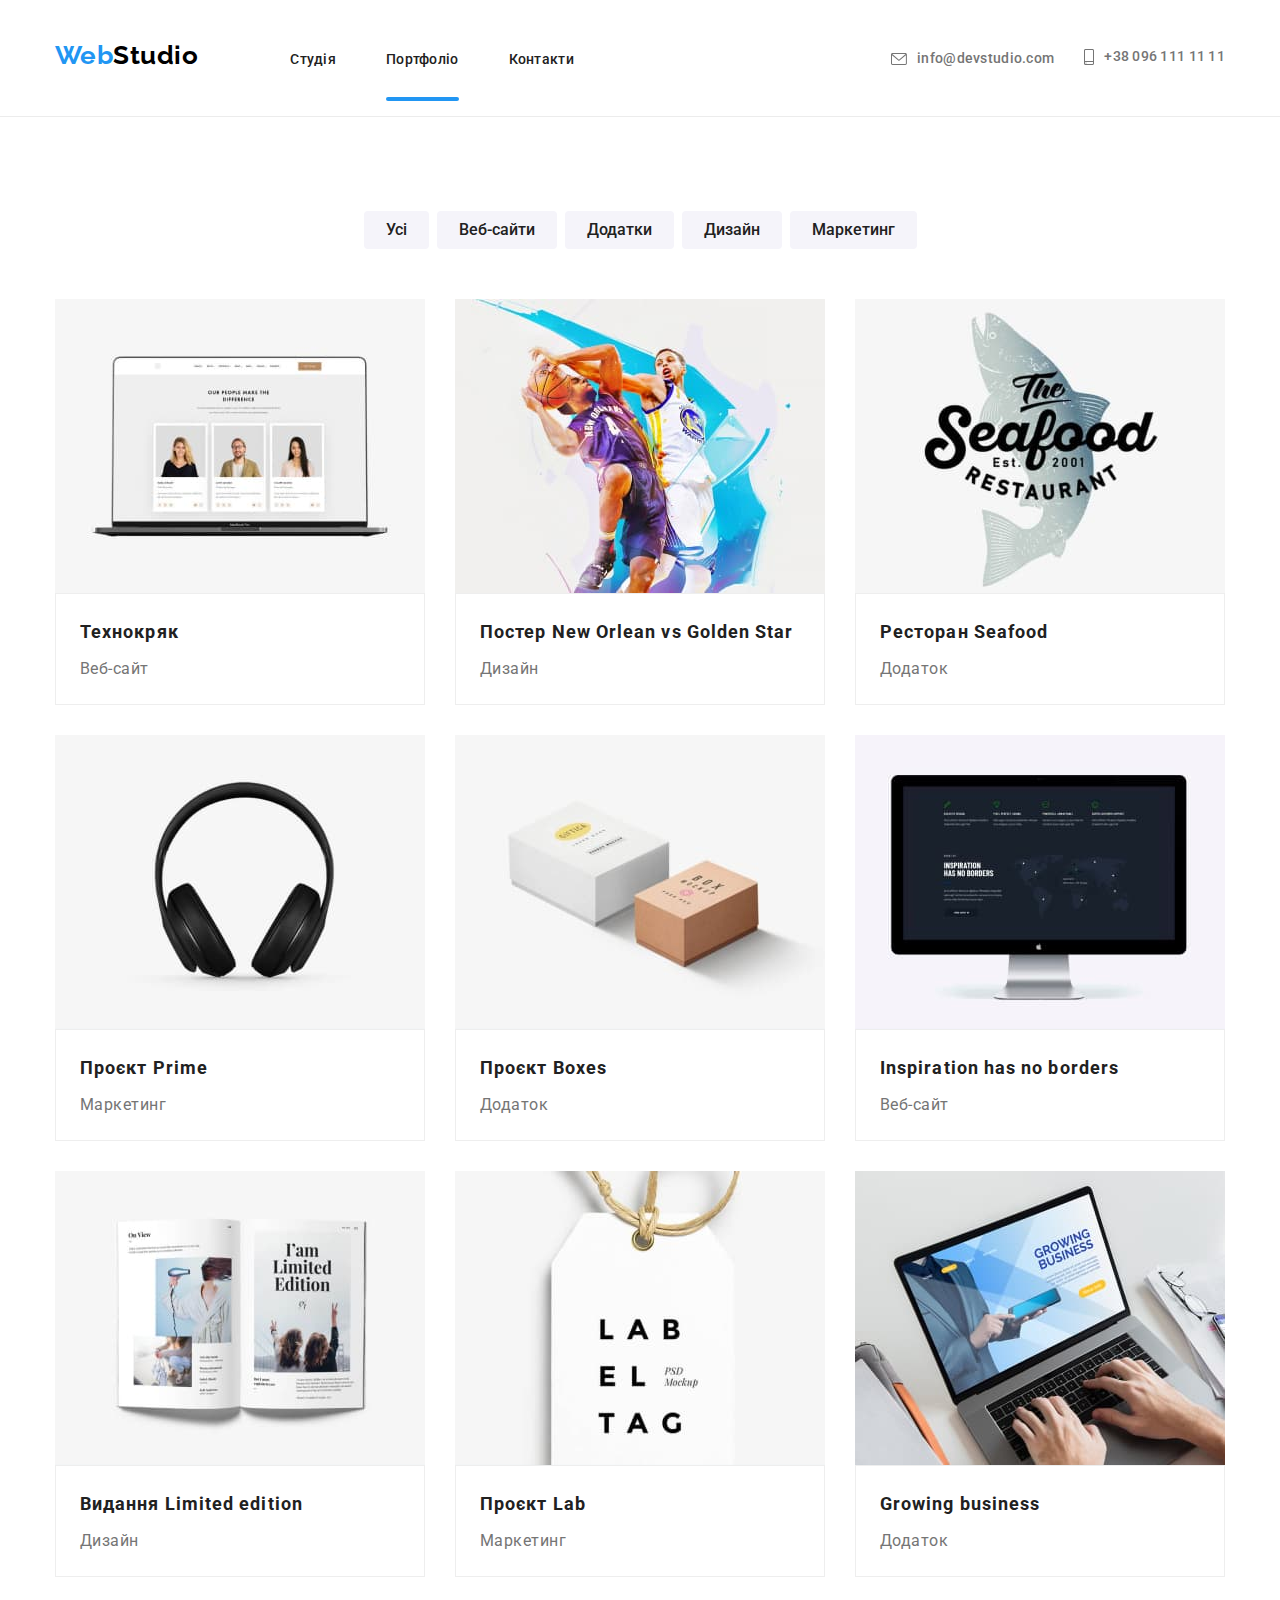
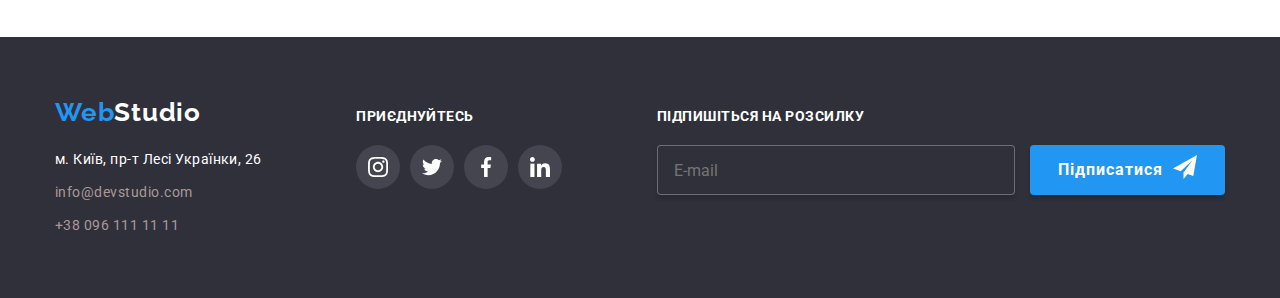
==== commit 2075d251: "Portfolio" ====
--- a/portfolio.html
+++ b/portfolio.html
@@ -45,7 +45,38 @@
                         +38 096 111 11
                         11</a></li>
             </ul>
+            <button type="button" class="header__button js-open-menu">
+                <svg aria-label="Іконка меню" class="icon-menu">
+                    <use href="./images/sprite.svg#icon-menu"></use>
+                </svg>
+            </button>
         </div>
+        <div class="mobile-menu js-menu-container">
+            <div class="container mobile-menu__container">
+                <button class="mobile-menu__close-button js-close-menu">
+                    <svg aria-label="Хрестик закриття форми" class="icon-close" width="18" height="18">
+                        <use href="./images/sprite.svg#icon-close"></use>
+                    </svg>
+                </button>
+                <ul class="mobile-menu__navigation">
+                    <li class="mobile-menu__items list"><a href="./index.html"
+                            class="mobile-menu__chapter link">Студія</a></li>
+                    <li class="mobile-menu__items list"><a href="./portfolio.html"
+                            class="mobile-menu__chapter link">Портфоліо</a></li>
+                    <li class="mobile-menu__items list"><a href="#" class="mobile-menu__chapter link">Контакти</a></li>
+                </ul>
+                <ul class="mobile-menu__contacts">
+                    <li class="mobile-menu__items-phone list"><a href="tel:+380961111111" class="mobile-menu__contacts-phone link">+38 096 111 11
+                        11</a></li>
+                    <li class="mobile-menu__items-mail list"><a href="mailto:info@devstudio.com" class="mobile-menu__contacts-mail link">info@devstudio.com</a></li>
+                 <ul class="mobile-menu__networks-list">
+                    <li class="mobile-menu__networks list"><a href="#" class="mobile-menu__network-link link">Instagram</a></li>
+                    <li class="mobile-menu__networks list"><a href="#" class="mobile-menu__network-link link">Twitter</a></li>
+                    <li class="mobile-menu__networks list"><a href="#" class="mobile-menu__network-link link">Facebook</a></li>
+                    <li class="mobile-menu__networks list"><a href="#" class="mobile-menu__network-link link">LinkedIn</a></li>
+                 </ul>   
+                </div>
+            </div>
     </header>
 
     <main>
@@ -65,7 +96,7 @@
                     <li class="example list">
                         <a href="#" class="example-link link">
                             <div class="example-img">
-                                <img src="./images/web-site.jpg" alt="Сторінка веб-сайту" width="370" height="294">
+                                <img class="card-img" src="./images/web-site.jpg" alt="Сторінка веб-сайту" width="370" height="294">
                                 <p class="overlay">Ресурс пропонує комплексні пропозиції з різним рівнем функціоналу та
                                     сервісів. Все це дозволить відвідувачу отримати вичерпні відомості про компанію чи
                                     приватну особу.</p>
@@ -79,7 +110,7 @@
                     <li class="example list">
                         <a href="#" class="example-link link">
                             <div class="example-img">
-                                <img src="./images/poster.jpg" alt="Баскетболісти" width="370" height="294">
+                                <img class="card-img" src="./images/poster.jpg" alt="Баскетболісти" width="370" height="294">
                                 <p class="overlay">Ресурс пропонує комплексні пропозиції з різним рівнем функціоналу та
                                     сервісів. Все це дозволить відвідувачу отримати вичерпні відомості про компанію чи
                                     приватну особу.</p>
@@ -93,7 +124,7 @@
                     <li class="example list">
                         <a href="#" class="example-link link">
                             <div class="example-img">
-                                <img src="./images/restaurant.jpg" alt="Логотип ресторану" width="370" height="294">
+                                <img class="card-img" src="./images/restaurant.jpg" alt="Логотип ресторану" width="370" height="294">
                                 <p class="overlay">Ресурс пропонує комплексні пропозиції з різним рівнем функціоналу та
                                     сервісів. Все це дозволить відвідувачу отримати вичерпні відомості про компанію чи
                                     приватну особу.</p>
@@ -107,7 +138,7 @@
                     <li class="example list">
                         <a href="#" class="example-link link">
                             <div class="example-img">
-                                <img src="./images/headphones.jpg" alt="Навушники" width="370" height="294">
+                                <img class="card-img" src="./images/headphones.jpg" alt="Навушники" width="370" height="294">
                                 <p class="overlay">Ресурс пропонує комплексні пропозиції з різним рівнем функціоналу та
                                     сервісів. Все це дозволить відвідувачу отримати вичерпні відомості про компанію чи
                                     приватну особу.</p>
@@ -121,7 +152,7 @@
                     <li class="example list">
                         <a href="#" class="example-link link">
                             <div class="example-img">
-                                <img src="./images/boxes.jpg" alt="Коробки" width="370" height="294">
+                                <img class="card-img" src="./images/boxes.jpg" alt="Коробки" width="370" height="294">
                                 <p class="overlay">Ресурс пропонує комплексні пропозиції з різним рівнем функціоналу та
                                     сервісів. Все це дозволить відвідувачу отримати вичерпні відомості про компанію чи
                                     приватну особу.</p>
@@ -135,7 +166,7 @@
                     <li class="example list">
                         <a href="#" class="example-link link">
                             <div class="example-img">
-                                <img src="./images/web-site-dark.jpg" alt="Сторінка веб-сайту" width="370" height="294">
+                                <img class="card-img" src="./images/web-site-dark.jpg" alt="Сторінка веб-сайту" width="370" height="294">
                                 <p class="overlay">Ресурс пропонує комплексні пропозиції з різним рівнем функціоналу та
                                     сервісів. Все це дозволить відвідувачу отримати вичерпні відомості про компанію чи
                                     приватну особу.</p>
@@ -149,7 +180,7 @@
                     <li class="example list">
                         <a href="#" class="example-link link">
                             <div class="example-img">
-                                <img src="./images/magazine.jpg" alt="Сторінки журналу" width="370" height="294">
+                                <img class="card-img" src="./images/magazine.jpg" alt="Сторінки журналу" width="370" height="294">
                                 <p class="overlay">Ресурс пропонує комплексні пропозиції з різним рівнем функціоналу та
                                     сервісів. Все це дозволить відвідувачу отримати вичерпні відомості про компанію чи
                                     приватну особу.</p>
@@ -163,7 +194,7 @@
                     <li class="example list">
                         <a href="#" class="example-link link">
                             <div class="example-img">
-                                <img src="./images/label.jpg" alt="Лейбл" width="370" height="294">
+                                <img class="card-img" src="./images/label.jpg" alt="Лейбл" width="370" height="294">
                                 <p class="overlay">Ресурс пропонує комплексні пропозиції з різним рівнем функціоналу та
                                     сервісів. Все це дозволить відвідувачу отримати вичерпні відомості про компанію чи
                                     приватну особу.</p>
@@ -177,13 +208,12 @@
                     <li class="example list">
                         <a href="#" class="example-link link">
                             <div class="example-img">
-                                <img src="./images/notebook.jpg" alt="Чоловік з планшетом на екрані ноутбука"
-                                    width="370">
-                                <p class="overlay">Ресурс пропонує комплексні пропозиції з різним рівнем функціоналу та
-                                    сервісів. Все це дозволить відвідувачу отримати вичерпні відомості про компанію чи
-                                    приватну особу.</p>
-                                height="294">
-                            </div>
+                                <img class="card-img" src="./images/notebook.jpg" alt="Чоловік з планшетом на екрані ноутбука"
+                                    width="370" height="294">
+                                <p class="overlay">Ресурс пропонує комплексні пропозиції з різним рівнем функціоналу та
+                                    сервісів. Все це дозволить відвідувачу отримати вичерпні відомості про компанію чи
+                                    приватну особу.</p>
+                                </div>
                             <div class="example-card">
                                 <h2 class="titles name-project">Growing business</h2>
                                 <p class="projects">Додаток</p>
@@ -263,6 +293,7 @@
             </div>
         </div>
     </footer>
+    <script src="./js/mobile-menu.js"></script>
 </body>
 
 </html>--- a/css/main.min.css
+++ b/css/main.min.css
@@ -1 +1 @@
-:root{--main-background-color: #FFFFFF;--secondary-background-color: #2F303A;--team-background-color: #F5F4FA;--btn-order-background-color: #2196F3;--btn-order-active-background-color: #188CE8;--section-order-background-color: #C4C4C4;--overlay-activity-background-color: rgba(47, 48, 58, 0.8);--overlay-background-color: rgba(0, 0, 0, 0.2);--main-logo-color: #000000;--primary-text-color: #757575;--title-text-color: #212121;--accent-text-color: #FFFFFF;--active-color: #2196F3;--clients-logo-color: #AFB1B8;--border-header-color: #ECECEC;--portfolio-cards-color: #EEEEEE;--box-shadow-color: #604545;--footer-contacts-color: #AB9898;--social-links-color: #AFB1B8;--placeholder-color: rgba(255, 255, 255, 0.6);--placeholder-user-message-color: rgba(117, 117, 117, 0.5);--primary-font: "Roboto", sans-serif;--secondary-font: "Raleway", sans-serif;--button-font: inherit;--transition-dur-and-func: 250ms cubic-bezier(0.4, 0, 0.2, 1)}.buttons-set,.modal-form-check-field,.footer-social-links,.social-link-instagram,.social-link-twitter,.social-link-facebook,.social-link-linkedin,.social-links{display:flex;justify-content:center;align-items:center}.current{color:var(--active-color)}.visually-hidden{position:absolute;white-space:nowrap;width:1px;height:1px;overflow:hidden;border:0;padding:0;clip:rect(0);clip-path:inset(50%);margin:-1px}h1,h2,h3,h4,p{margin-top:0;margin-bottom:0}ul{margin-top:0;margin-bottom:0;padding-left:0}.link{text-decoration:none}.list{list-style:none}.page-buttons{cursor:pointer}img{display:block;max-width:100%;height:auto}body{background-color:var(--main-background-color);color:var(--primary-text-color);font-family:var(--primary-font);letter-spacing:.03em}.container{padding-left:15px;padding-right:15px;margin-left:auto;margin-right:auto}@media screen and (min-width: 480px){.container{width:480px}}@media screen and (min-width: 768px){.container{width:768px}}@media screen and (min-width: 1200px){.container{width:1200px}}.section{padding-top:94px}.logo{margin-right:92px;padding-top:24px;padding-bottom:24px}.logo__header{color:var(--main-logo-color);font-family:var(--secondary-font);font-size:26px;font-weight:700;line-height:1.19;text-align:left}.logo__accent-part{color:var(--active-color)}@media screen and (max-width: 767px){.logo-light{color:var(--accent-text-color);font-family:var(--secondary-font);font-size:24px;font-weight:700;line-height:1.17;letter-spacing:.03em;text-align:center}.logo-link-bottom{display:inline-block;margin-bottom:20px}}@media screen and (min-width: 768px){.logo-light{color:var(--accent-text-color);font-family:var(--secondary-font);font-size:24px;font-weight:700;line-height:1.17;letter-spacing:.03em;text-align:center}.logo-link-bottom{display:inline-block;margin-bottom:20px}}@media screen and (min-width: 1200px){.logo-light{color:var(--accent-text-color);font-family:var(--secondary-font);font-size:26px;font-weight:700;line-height:1.19;text-align:left;width:145px}.logo-link-bottom{display:inline-block;margin-bottom:20px}}@media screen and (max-width: 767px){.mobile-menu__container{position:relative}.mobile-menu{position:fixed;top:0;left:0;z-index:100;width:100%;height:100%;background-color:var(--main-background-color);padding-left:40px;opacity:0;visibility:hidden;pointer-events:none;transition:opacity var(--transition-dur-and-func);visibility:var(--transition-dur-and-func)}.mobile-menu__navigation{padding-top:48px}.mobile-menu__items:not(:last-child){margin-bottom:32px}.mobile-menu__chapter{color:var(--title-text-color);font-size:40px;font-weight:500;line-height:1.18;letter-spacing:.02em;text-align:center;text-decoration:none;transition:color var(--transition-dur-and-func)}.mobile-menu__chapter:hover,.mobile-menu__chapter:focus{color:var(--active-color)}.mobile-menu__items-phone{margin-top:306px;margin-bottom:32px}.mobile-menu__contacts-phone{color:var(--primary-text-color);font-size:34px;font-weight:500;line-height:1.18;letter-spacing:.02em;text-align:left;transition:color var(--transition-dur-and-func)}.mobile-menu__contacts-phone:hover,.mobile-menu__contacts-phone:focus{color:var(--active-color)}.mobile-menu__items-mail{margin-bottom:64px}.mobile-menu__contacts-mail{color:var(--primary-text-color);font-size:24px;font-weight:500;line-height:1.17;letter-spacing:.02em;text-align:left;transition:color var(--transition-dur-and-func)}.mobile-menu__contacts-mail:hover,.mobile-menu__contacts-mail:focus{color:var(--active-color)}.mobile-menu__networks-list{display:flex;justify-content:flex-start}.mobile-menu__networks:not(:last-child){padding-right:10px;margin-bottom:48px;border-right:1px solid rgba(33,33,33,.2)}.mobile-menu__networks:not(:first-child){padding-left:10px}.mobile-menu__network-link{color:var(--active-color);font-size:18px;font-weight:500;line-height:1.22;letter-spacing:.02em;text-align:center;transition:color var(--transition-dur-and-func)}.mobile-menu__network-link:hover,.mobile-menu__network-link:focus{color:var(--active-color)}.mobile-menu.is-open{opacity:1;visibility:visible;pointer-events:auto}.mobile-menu__close-button{position:absolute;border:none;background-color:rgba(0,0,0,0);padding:0;right:15px;top:10px;width:40px;height:40px;cursor:pointer;transition:fill var(--transition-dur-and-func)}.mobile-menu__close-button:focus{fill:var(--active-color)}}@media screen and (min-width: 768px){.mobile-menu{display:none}}@media screen and (min-width: 768px){.contacts{display:block}.contacts__list{transition:color var(--transition-dur-and-func)}.contacts__list :hover{color:var(--active-color)}.contacts__list :focus{color:var(--active-color)}.contacts__link-mail{display:block;color:var(--primary-text-color);fill:currentColor;font-size:12px;font-weight:500;line-height:1.17;letter-spacing:.02em;text-align:left;text-decoration:none;padding-top:21px}.contacts__icon-mail{width:14px;height:10px;margin-right:8px}.contacts__link-phone{display:block;color:var(--primary-text-color);fill:currentColor;font-size:12px;font-weight:500;line-height:1.17;letter-spacing:.02em;text-align:left;text-decoration:none;padding-top:10px}.contacts__icon-phone{width:10px;height:14px;margin-right:8px}}@media screen and (min-width: 1200px){.contacts{display:flex;justify-content:space-between;align-items:baseline}.contacts__link-mail,.contacts__link-phone{display:flex;align-items:center;font-size:14px;font-weight:500;line-height:1.14;padding-top:32px;padding-bottom:32px;transition:color var(--transition-dur-and-func)}.contacts__link-phone{margin-left:30px}.contacts__list{display:flex;align-items:center}.contacts__icon-mail{display:inline-block;width:16px;height:12px;margin-right:10px;transition:fill var(--transition-dur-and-func)}.contacts__icon-mail :hover,.contacts__icon-mail :focus{fill:var(--active-color)}.contacts__icon-phone{display:inline-block;width:10px;height:16px;margin-right:10px;transition:fill var(--transition-dur-and-func)}.contacts__icon-phone :hover,.contacts__icon-phone :focus{fill:var(--active-color)}}@media screen and (max-width: 767px){.footer-list-connection{color:var(--accent-text-color);font-style:normal;font-size:14px;font-weight:400;line-height:1.71;text-align:center;transition:color var(--transition-dur-and-func)}.footer-list-connection:not(:last-child){margin-bottom:8px}.footer-list-connection :hover,.footer-list-connection :focus{color:var(--active-color)}.link-connection-footer{color:var(--accent-text-color);font-size:14px;font-weight:400;line-height:1.71;text-align:center;text-decoration:none}.footer-contacts{color:var(--footer-contacts-color)}}@media screen and (min-width: 768px){.footer-list-connection{color:var(--accent-text-color);font-style:normal;font-size:14px;font-weight:400;line-height:1.71;text-align:left;transition:color var(--transition-dur-and-func)}.footer-list-connection:not(:last-child){margin-bottom:8px}.footer-list-connection :hover,.footer-list-connection :focus{color:var(--active-color)}.link-connection-footer{color:var(--accent-text-color);font-size:14px;font-weight:400;line-height:1.71;text-align:left;text-decoration:none}.footer-contacts{color:var(--footer-contacts-color)}}@media screen and (min-width: 1200px){.footer-list-connection{color:var(--accent-text-color);font-style:normal;font-size:14px;font-weight:400;line-height:1.71;text-align:left;transition:color var(--transition-dur-and-func)}.footer-list-connection:not(:last-child){margin-bottom:9px}.footer-list-connection :hover,.footer-list-connection :focus{color:var(--active-color)}.link-connection-footer{color:var(--accent-text-color);font-size:14px;font-weight:400;line-height:1.71;text-align:left;text-decoration:none}.footer-contacts{color:var(--footer-contacts-color)}}@media screen and (max-width: 767px){.section-order__button{display:block;background-color:var(--btn-order-background-color);color:var(--accent-text-color);font-family:var(--primary-font);font-size:16px;letter-spacing:.06em;font-weight:700;line-height:1.88;text-align:center;padding:10px 24px;margin-left:auto;margin-right:auto;border:none;box-shadow:0px 4px 4px rgba(0,0,0,.15);border-radius:4px;height:50px;transition:background-color var(--transition-dur-and-func)}.section-order__button:hover,.section-order__button:focus{background-color:var(--btn-order-active-background-color)}.modal-button-submit{color:var(--main-background-color);background-color:var(--btn-order-background-color);width:200px;height:50px;align-self:center;box-shadow:0px 4px 4px rgba(0,0,0,.25);border-radius:4px;transition:background-color var(--transition-dur-and-func);border:none}.modal-button-submit:hover,.modal-button-submit:focus{background-color:var(--btn-order-active-background-color)}}@media screen and (min-width: 768px){.section-order__button{display:block;background-color:var(--btn-order-background-color);color:var(--accent-text-color);font-family:var(--primary-font);font-size:16px;font-weight:700;line-height:1.88;text-align:center;letter-spacing:.06em;padding:10px 24px;margin-left:auto;margin-right:auto;border:none;box-shadow:0px 4px 4px rgba(0,0,0,.15);border-radius:4px;height:50px;transition:background-color var(--transition-dur-and-func)}.section-order__button:hover,.section-order__button:focus{background-color:var(--btn-order-active-background-color)}.modal-button-submit{color:var(--main-background-color);background-color:var(--btn-order-background-color);width:200px;height:50px;align-self:center;box-shadow:0px 4px 4px rgba(0,0,0,.25);border-radius:4px;transition:background-color var(--transition-dur-and-func);border:none}.modal-button-submit:hover,.modal-button-submit:focus{background-color:var(--btn-order-active-background-color)}}@media screen and (min-width: 1200px){.section-order__button{display:block;background-color:var(--btn-order-background-color);color:var(--accent-text-color);font-family:inherit;font-size:16px;font-weight:700;line-height:1.88;letter-spacing:.06em;text-align:center;padding:10px 32px;margin-right:auto;margin-left:auto;border:none;border-radius:4px;transition:background-color var(--transition-dur-and-func)}.section-order__button:hover,.section-order__button:focus{background-color:var(--btn-order-active-background-color)}.section-order__button .modal-button-submit{color:var(--main-background-color);background-color:var(--btn-order-background-color);width:200px;height:50px;align-self:center;box-shadow:0px 4px 4px rgba(0,0,0,.25);border-radius:4px;transition:background-color var(--transition-dur-and-func);border:none}.section-order__button .modal-button-submit:hover,.section-order__button .modal-button-submit:focus{background-color:var(--btn-order-active-background-color)}}@media screen and (max-width: 767px){.footer-button{display:flex;color:var(--accent-text-color);background-color:var(--btn-order-background-color);width:200px;height:50px;padding:10px 28px;font-size:16px;font-weight:700;line-height:1.88;letter-spacing:.06em;text-align:center;box-shadow:0px 4px 4px rgba(0,0,0,.15);border-radius:4px;border:var(--active-color);transition:background-color var(--transition-dur-and-func);cursor:pointer}.footer-button:hover,.footer-button:focus{background-color:var(--btn-order-active-background-color)}.icon-send{margin-left:10px}}@media screen and (min-width: 768px){.footer-button{display:flex;color:var(--accent-text-color);background-color:var(--btn-order-background-color);width:200px;height:50px;padding:10px 28px;font-size:16px;font-weight:700;line-height:1.88;letter-spacing:.06em;text-align:center;box-shadow:0px 4px 4px rgba(0,0,0,.15);border-radius:4px;border:var(--active-color);transition:background-color var(--transition-dur-and-func);cursor:pointer}.footer-button:hover,.footer-button:focus{background-color:var(--btn-order-active-background-color)}.icon-send{margin-left:10px}}@media screen and (min-width: 1200px){.footer-button{display:flex;color:var(--accent-text-color);background-color:var(--btn-order-background-color);width:200px;height:50px;padding:10px 28px;font-size:16px;font-weight:700;line-height:1.88;letter-spacing:.06em;text-align:center;box-shadow:0px 4px 4px rgba(0,0,0,.15);border-radius:4px;border:var(--active-color);transition:background-color var(--transition-dur-and-func);cursor:pointer}.footer-button:hover,.footer-button:focus{background-color:var(--btn-order-active-background-color)}.icon-send{margin-left:10px}}.titles{color:var(--title-text-color)}.social-links{margin-top:16px}.social-link-instagram,.social-link-twitter,.social-link-facebook,.social-link-linkedin{height:44px;width:44px;border-radius:50%;background-color:var(--main-background-color);color:var(--social-links-color);transition:background-color var(--transition-dur-and-func),fill var(--transition-dur-and-func)}.social-link-item{margin-right:10px}.social-link-instagram:hover,.social-link-twitter:hover,.social-link-facebook:hover,.social-link-linkedin:hover{background-color:var(--active-color)}.social-link-instagram:hover .icon-instagram,.social-link-twitter:hover .icon-twitter,.social-link-facebook:hover .icon-facebook,.social-link-linkedin:hover .icon-linkedin{fill:var(--accent-text-color)}.social-link-instagram:focus,.social-link-twitter:focus,.social-link-facebook:focus,.social-link-linkedin:focus{background-color:var(--active-color)}.social-link-instagram:focus .icon-instagram,.social-link-twitter:focus .icon-twitter,.social-link-facebook:focus .icon-facebook,.social-link-linkedin:focus .icon-linked{fill:var(--active-color);fill:var(--accent-text-color)}.icon-instagram,.icon-twitter,.icon-facebook,.icon-linkedin{width:20px;height:20px;fill:currentColor}.footer-social-list{display:flex;justify-content:center;column-gap:10px}.footer-social-links{width:44px;height:44px;border-radius:50px;background-color:rgba(255,255,255,.1);color:var(--accent-text-color);transition:background-color var(--transition-dur-and-func),fill var(--transition-dur-and-func)}.footer-social-links:hover{background-color:var(--active-color)}.footer-social-links:hover .icon-instagram-footer,.footer-social-links:hover .icon-twitter-footer,.footer-social-links:hover .icon-facebook-footer,.footer-social-links:hover .icon-linkedin-footer{fill:var(--accent-text-color)}.footer-social-links:focus{background-color:var(--active-color)}.footer-social-links:focus .icon-instagram-footer,.footer-social-links:focus .icon-twitter-footer,.footer-social-links:focus .icon-facebook-footer,.footer-social-links:focus .icon-linkedin-footer{background-color:var(--active-color);fill:var(--accent-text-color)}.icon-instagram-footer,.icon-twitter-footer,.icon-facebook-footer,.icon-linkedin-footer{width:20px;height:20px;fill:currentColor}.backdrop{position:fixed;top:0;left:0;width:100%;height:100%;background-color:var(--overlay-background-color);z-index:100;transition:opacity var(--transition-dur-and-func),visibility var(--transition-dur-and-func)}.backdrop.is-hidden{visibility:hidden;opacity:0;pointer-events:none}@media screen and (max-width: 767px){.modal{position:absolute;top:50%;left:50%;transform:translate(-50%, -50%);width:450px;min-height:609px;padding:40px;background-color:var(--main-background-color)}.modal-close-button{position:absolute;top:8px;right:8px;display:flex;justify-content:center;align-items:center;width:30px;height:30px;background-color:rgba(0,0,0,0);border:1px solid rgba(0,0,0,.1);border-radius:50%;padding:0;cursor:pointer;transition:var(--transition-dur-and-func)}.modal-close-button:hover,.modal-close-button:focus{fill:var(--active-color)}}@media screen and (min-width: 768px){.modal{position:absolute;top:50%;left:50%;transform:translate(-50%, -50%);width:450px;min-height:609px;padding:40px;background-color:var(--main-background-color)}.modal-close-button{position:absolute;top:8px;right:8px;display:flex;justify-content:center;align-items:center;width:30px;height:30px;background-color:rgba(0,0,0,0);border:1px solid rgba(0,0,0,.1);border-radius:50%;padding:0;cursor:pointer;transition:var(--transition-dur-and-func)}.modal-close-button:hover,.modal-close-button:focus{fill:var(--active-color)}}@media screen and (min-width: 1200px){.modal{position:absolute;top:50%;left:50%;transform:translate(-50%, -50%);width:528px;min-height:581px;padding:40px;background-color:var(--main-background-color)}.modal-close-button{position:absolute;top:8px;right:8px;display:flex;justify-content:center;align-items:center;width:30px;height:30px;background-color:rgba(0,0,0,0);border:1px solid rgba(0,0,0,.1);border-radius:50%;padding:0;cursor:pointer;transition:var(--transition-dur-and-func)}.modal-close-button:hover,.modal-close-button:focus{fill:var(--active-color)}}.modal-form{display:flex;flex-direction:column}.modal-form-tittle{color:var(--title-text-color);font-size:20px;font-weight:700;line-height:1.15;letter-spacing:.03em;text-align:center;margin-bottom:12px}.modal-form-box{position:relative;display:block}.modal-form-input{width:100%;height:40px;border:1px solid rgba(33,33,33,.2);border-radius:4px;padding-left:42px;cursor:pointer;transition:border-color var(--transition-dur-and-func)}.modal-form-input:focus{border-color:var(--active-color);outline:none}.modal-form-description{display:block;color:var(--primary-text-color);font-size:12px;font-weight:400;line-height:1.17;letter-spacing:.01em;text-align:left;margin-bottom:4px}.modal-form-field{margin-bottom:10px}.modal-form-field-comments{margin-bottom:20px}.modal-form-input:focus+.icon-person{fill:var(--active-color)}.modal-form-input:focus+.icon-phone{fill:var(--active-color)}.modal-form-input:focus+.icon-email{fill:var(--active-color)}.modal-form-message{display:block;width:100%;height:120px;border:1px solid rgba(33,33,33,.2);border-radius:4px;padding:12px 16px;resize:none;transition:border-color var(--transition-dur-and-func)}.modal-form-message:focus{border-color:var(--active-color);outline:none}.modal-form-message::placeholder{color:var(--placeholder-user-message-color);font-weight:400;font-size:12px;line-height:1.17;letter-spacing:.01em}.modal-form-check{position:absolute}.box-check-agree{width:16px;height:15px;border:2px solid #212121;border-radius:3px;margin-right:10px}.modal-form-check:checked+.box-check-agree{background-color:var(--btn-order-background-color);fill:var(--accent-text-color);border:none}.modal-form-check:focus+.box-check-agree{box-shadow:0 0 0 2px rgba(0,0,255,.5)}.modal-form-check+.modal-form-check-field .box-check-agree{fill:var(--active-color);border:none}.modal-form-check-field{margin-bottom:30px;cursor:pointer}.icon-check{width:16px;height:15px;fill:rgba(0,0,0,0)}.modal-form-check+.icon-check{background-color:var(--btn-order-background-color)}.icon-person,.icon-phone,.icon-email{position:absolute;top:50%;left:12px;transform:translateY(-50%);display:block;width:18px;height:18px;transition:fill var(--transition-dur-and-func)}.agreement{font-weight:400;font-size:14px;line-height:1.7}.conditions{color:var(--active-color)}@media screen and (max-width: 767px){.agreement{font-weight:400;font-size:12px;line-height:1.17}}@media screen and (min-width: 768px){.agreement{font-weight:400;font-size:12px;line-height:1.17}}.page-header{padding-top:16px;padding-bottom:16px}.page-header__container{display:flex;justify-content:space-between;align-items:center}@media screen and (max-width: 767px){.navigation{display:none}.contacts{display:none}.header__button{border:none;background-color:rgba(0,0,0,0);padding:0;line-height:0}.icon-menu{width:40px;height:40px}}@media screen and (min-width: 768px){.header__button{display:none}}@media screen and (min-width: 768px){.page-navigation{display:flex;align-items:baseline}.navigation{display:flex}.navigation__link{display:inline-block;padding-top:32px;padding-bottom:32px;color:var(--title-text-color);font-size:14px;font-weight:500;line-height:1.14;letter-spacing:.02em;text-align:left;text-decoration:none;position:relative;transition:color var(--transition-dur-and-func)}.navigation__link .navigation__list :hover{color:var(--active-color)}.navigation__link .navigation__list :focus{color:var(--active-color)}.navigation__link.current::after{position:absolute;content:"";display:block;height:4px;width:100%;border-radius:2px;background-color:var(--btn-order-background-color);bottom:-1px}.navigation__list{transition:color var(--transition-dur-and-func)}.navigation__list:not(:last-child){margin-right:50px}.navigation__list :hover{color:var(--active-color)}.navigation__list :focus{color:var(--active-color)}}@media screen and (max-width: 767px){.section-order{display:block;padding-top:118px;padding-bottom:118px;background-image:linear-gradient(rgba(47, 48, 58, 0.4), rgba(47, 48, 58, 0.4)),url("../images/background-main_mobile.jpg");background-size:480px;background-repeat:no-repeat;background-position:center;background-color:var(--section-order-background-color)}.section-order__title{color:var(--accent-text-color);font-size:26px;font-weight:900;line-height:1.62;letter-spacing:.06em;text-align:center;text-transform:uppercase;margin-left:60px;margin-right:60px;margin-bottom:30px}}@media screen and (min-device-pixel-ratio: 2)and (max-width: 767px),screen and (min-resolution: 192dpi)and (max-width: 767px),screen and (min-resolution: 2dppx)and (max-width: 767px){.section-order{background-image:linear-gradient(rgba(47, 48, 58, 0.4), rgba(47, 48, 58, 0.4)),url("../images/background-main_mobile@2x.jpg")}}@media screen and (min-width: 768px){.section-order{display:block;padding-top:118px;padding-bottom:118px;background-image:linear-gradient(rgba(47, 48, 58, 0.4), rgba(47, 48, 58, 0.4)),url("../images/background-main_tablet.jpg");background-size:cover;background-repeat:no-repeat;background-position:center;background-color:var(--section-order-background-color)}.section-order__title{color:var(--accent-text-color);font-size:26px;font-weight:900;line-height:1.62;letter-spacing:.06em;text-align:center;text-transform:uppercase;margin-left:204px;margin-right:204px;margin-bottom:30px}}@media screen and (min-device-pixel-ratio: 2)and (min-width: 768px),screen and (min-resolution: 192dpi)and (min-width: 768px),screen and (min-resolution: 2dppx)and (min-width: 768px){.section-order{background-image:linear-gradient(rgba(47, 48, 58, 0.4), rgba(47, 48, 58, 0.4)),url("../images/background-main_tablet@2x.jpg")}}@media screen and (min-width: 1200px){.section-order{background-color:var(--secondary-background-color)}.section-order{display:block;padding-top:200px;padding-bottom:200px;background-image:linear-gradient(rgba(47, 48, 58, 0.4), rgba(47, 48, 58, 0.4)),url("../images/background-main_desktop.jpg");background-size:cover;background-repeat:no-repeat;background-position:center;background-color:var(--section-order-background-color)}.section-order__title{color:var(--accent-text-color);font-size:44px;font-weight:900;line-height:1.36;letter-spacing:.06em;text-align:center;text-transform:uppercase;margin-bottom:30px;width:696px;margin-right:278px;margin-left:278px}}@media screen and (min-device-pixel-ratio: 2)and (min-width: 1200px),screen and (min-resolution: 192dpi)and (min-width: 1200px),screen and (min-resolution: 2dppx)and (min-width: 1200px){.section-order{background-image:linear-gradient(rgba(47, 48, 58, 0.4), rgba(47, 48, 58, 0.4)),url("../images/background-main_desktop@2x.jpg")}}@media screen and (max-width: 767px){.section-benefits__list{display:block;width:100%}.section-benefits__antenna-box,.section-benefits__clock-box,.section-benefits__diagram-box,.section-benefits__astronaut-box{display:flex;justify-content:center;align-items:center;background-color:var(--team-background-color);width:450px;height:120px;margin-bottom:30px;border-radius:4px}.section-benefits__icon-antenna,.section-benefits__icon-clock,.section-benefits__icon-diagram,.section-benefits__icon-astronaut{width:70px;height:70px;display:flex;justify-content:center;align-items:center}.section-benefits__title{font-size:14px;font-weight:700;line-height:1.17;text-align:center;text-transform:uppercase;margin-bottom:10px}.section-benefits__description{font-size:14px;font-weight:400;line-height:1.7;text-align:left;margin-bottom:30px}}@media screen and (min-width: 768px){.section-benefits__list{display:flex;flex-wrap:wrap;align-items:center;gap:30px}.section-benefits__benefit-box{width:354px;height:224px}.section-benefits__antenna-box,.section-benefits__clock-box,.section-benefits__diagram-box,.section-benefits__astronaut-box{display:flex;justify-content:center;align-items:center;background-color:var(--team-background-color);border-radius:4px;margin-bottom:30px;padding:25px 142px}.section-benefits__icon-antenna,.section-benefits__icon-clock,.section-benefits__icon-diagram,.section-benefits__icon-astronaut{width:70px;height:70px;display:flex;justify-content:center;align-items:center}.section-benefits__title{font-size:14px;font-weight:700;line-height:1.17;text-align:left;text-transform:uppercase;margin-bottom:10px}.section-benefits__description{font-size:14px;font-weight:400;line-height:1.7;text-align:left}}@media screen and (min-width: 1200px){.section-benefits__list{display:flex;gap:30px}.section-benefits__item{flex-basis:calc((100% - 90px)/4)}.section-benefits__benefit-box{width:270px;height:248px}.section-benefits__antenna-box,.section-benefits__clock-box,.section-benefits__diagram-box,.section-benefits__astronaut-box{display:flex;justify-content:center;align-items:center;background-color:var(--team-background-color);width:270px;height:120px;margin-bottom:30px;border-radius:4px}.section-benefits__icon-antenna,.section-benefits__icon-clock,.section-benefits__icon-diagram,.section-benefits__icon-astronaut{width:70px;height:70px;display:flex;justify-content:center;align-items:center}.section-benefits__title{font-size:14px;font-weight:700;line-height:1.17;text-align:left;text-transform:uppercase;margin-bottom:10px}.section-benefits__description{font-size:14px;font-weight:400;line-height:1.7;text-align:left}}@media screen and (max-width: 767px){.section-activity{display:none}}@media screen and (min-width: 768px){.section-activity{display:none}}@media screen and (min-width: 1200px){.section-activity{display:flex;padding-bottom:94px}.types-activity{display:flex;justify-content:space-between;row-gap:30px}.cards-activity{flex-basis:calc((100% - 60px)/3);position:relative}.activity{display:inline-block;font-size:36px;font-weight:700;line-height:1.16;text-align:center;width:366px;margin-right:400px;margin-left:400px;margin-bottom:50px}.overlay-activity{display:flex;justify-content:center;align-items:center;position:absolute;width:100%;color:var(--accent-text-color);background-color:var(--overlay-activity-background-color);font-size:14px;font-weight:700;line-height:1.14;text-align:center;text-transform:uppercase;overflow:auto;top:224px;height:70px}}.section-team{background-color:var(--team-background-color);padding-bottom:94px}@media screen and (max-width: 767px){.section-team{padding-top:60px;padding-bottom:60px}.team-cards{display:block;width:100%}.team{font-size:28px;font-weight:700;line-height:1.18;text-align:center;margin-bottom:30px}.cards{display:block;width:100%;background-color:var(--main-background-color);box-shadow:0px 4px 4px 0px rgba(0,0,0,.2509803922)}.team-member{font-size:16px;font-weight:500;line-height:1.19;text-align:center;margin-bottom:10px}.team-profession{font-size:16px;font-weight:400;line-height:1.19;text-align:center}.section-team__photo{margin-left:auto;margin-right:auto;width:100%}.team-cards-secondary{padding-top:30px;padding-bottom:24px;margin-bottom:30px}}@media screen and (min-width: 768px){.section-team{padding-top:60px;padding-bottom:60px}.team{font-size:28px;font-weight:700;line-height:1.18;text-align:center;margin-bottom:30px}.team-cards{display:flex;flex-wrap:wrap;align-items:center;justify-content:center}.cards{display:block;margin-right:30px;margin-bottom:30px;background-color:var(--main-background-color);box-shadow:0px 4px 4px 0px rgba(0,0,0,.2509803922)}.team-member{font-size:16px;font-weight:500;line-height:1.19;text-align:center;margin-bottom:10px}.team-profession{font-size:16px;font-weight:400;line-height:1.19;text-align:center}.team-cards-secondary{padding-top:30px;padding-bottom:24px}}@media screen and (min-width: 1200px){.section-team{padding-top:94px;padding-bottom:94px}.cards{background-color:var(--main-background-color);flex-basis:calc((100% - 90px)/4);margin-right:0}.team{font-size:36px;font-weight:700;line-height:1.16;text-align:center;width:264px;margin-right:auto;margin-left:auto;margin-bottom:50px}.team-cards{display:flex;justify-content:space-between;row-gap:30px}.team-cards-secondary{padding:30px;box-shadow:0px 1px 3px rgba(0,0,0,.12),0px 1px 1px rgba(0,0,0,.14),0px 2px 1px rgba(0,0,0,.2)}.team-member{font-size:16px;font-weight:500;line-height:1.19;text-align:center;margin-bottom:10px}.team-profession{font-size:16px;font-weight:400;line-height:1.19;text-align:center}}@media screen and (max-width: 767px){.section-clients{padding-top:60px;padding-bottom:60px}.regular-clients{font-size:28px;font-weight:700;line-height:1.18;text-align:center;margin-bottom:30px}.clients-logo-list{display:flex;flex-wrap:wrap;align-items:center;justify-content:center;column-gap:30px}.clients-logo-list:not(last-child){row-gap:30px}.clients-logo{display:flex;justify-content:center;align-items:center;color:var(--clients-logo-color);border:1px solid var(--clients-logo-color);border-radius:4px;width:210px;height:92px;transition:color var(--transition-dur-and-func),border var(--transition-dur-and-func)}.clients-logo:hover,.clients-logo:focus{color:var(--active-color);border:1px solid var(--active-color)}.logo-square,.logo-sheets,.logo-ellipse,.logo-infinity,.logo-stem,.logo-cube{width:106px;height:60px;fill:currentColor}}@media screen and (min-width: 768px){.section-clients{padding-top:60px;padding-bottom:60px}.regular-clients{font-size:28px;font-weight:700;line-height:1.18;text-align:center;margin-bottom:30px}.clients-logo-list{display:flex;flex-wrap:wrap;align-items:center;justify-content:center;column-gap:30px}.clients-logo-list:not(last-child){row-gap:30px}.clients-logo{display:flex;justify-content:center;align-items:center;color:var(--clients-logo-color);border:1px solid var(--clients-logo-color);border-radius:4px;width:226px;height:92px;transition:color var(--transition-dur-and-func),border var(--transition-dur-and-func)}.clients-logo:hover,.clients-logo:focus{color:var(--active-color);border:1px solid var(--active-color)}.logo-square,.logo-sheets,.logo-ellipse,.logo-infinity,.logo-stem,.logo-cube{width:106px;height:60px;fill:currentColor}}@media screen and (min-width: 1200px){.section-clients{padding-bottom:94px;padding-top:94px}.regular-clients{font-size:36px;font-weight:700;line-height:1.17;text-align:center;width:297px;margin-left:auto;margin-right:auto;margin-bottom:50px}.clients-logo-list{display:flex;justify-content:center;align-items:center}.clients-logo{display:flex;justify-content:center;align-items:center;color:var(--clients-logo-color);border:1px solid var(--clients-logo-color);border-radius:4px;width:170px;height:92px;transition:color var(--transition-dur-and-func),border var(--transition-dur-and-func)}.clients-logo:hover,.clients-logo:focus{color:var(--active-color);border:1px solid var(--active-color)}.logo-square,.logo-sheets,.logo-ellipse,.logo-infinity,.logo-stem,.logo-cube{width:106px;height:60px;fill:currentColor}}@media screen and (max-width: 767px){.page-footer{background-color:var(--secondary-background-color);padding-top:60px;padding-bottom:60px;max-width:1600px;margin-right:auto;margin-left:auto}.invitation{font-size:14px;font-weight:700;line-height:1.14;letter-spacing:.03em;text-align:center;text-transform:uppercase;color:var(--accent-text-color);margin-bottom:20px}.footer-box{margin-top:60px;margin-bottom:60px}.footer-box-address{text-align:center}.footer-subscription{display:flex;flex-direction:column;align-items:center;row-gap:20px}.subscription{color:var(--accent-text-color);font-size:14px;font-weight:700;line-height:1.14;text-align:center;text-transform:uppercase;margin-bottom:20px}.footer-subscription-field{width:100%}.mail-form{display:block;width:100%;color:var(--placeholder-color);background-color:var(--secondary-background-color);padding-top:15px;padding-left:16px;padding-bottom:15px;font-weight:400;font-size:16px;line-height:1.25;border:1px solid rgba(255,255,255,.3);border-radius:4px;box-shadow:0px 4px 4px rgba(0,0,0,.15);transition:border var(--trans)}.mail-form:hover,.mail-form:focus{border-color:var(--active-color)}}@media screen and (min-width: 768px){.page-footer{background-color:var(--secondary-background-color);padding-top:60px;padding-bottom:60px;max-width:1600px;margin-right:auto;margin-left:auto}.general{display:flex;flex-wrap:wrap;justify-content:space-around;align-items:baseline}.footer-box-address{margin-right:165px;margin-bottom:60px}.invitation{font-size:14px;font-weight:700;line-height:1.14;letter-spacing:.03em;text-align:center;text-transform:uppercase;color:var(--accent-text-color);margin-bottom:20px}.footer-subscription{display:flex;flex-direction:column;align-items:center;row-gap:20px}.subscription{color:var(--accent-text-color);font-size:14px;font-weight:700;line-height:1.14;text-align:center;text-transform:uppercase;margin-bottom:20px}.footer-subscription-field{width:100%}.mail-form{display:block;width:100%;color:var(--placeholder-color);background-color:var(--secondary-background-color);padding-top:15px;padding-left:16px;padding-bottom:15px;font-weight:400;font-size:16px;line-height:1.25;border:1px solid rgba(255,255,255,.3);border-radius:4px;box-shadow:0px 4px 4px rgba(0,0,0,.15);transition:border var(--trans)}.mail-form:hover,.mail-form:focus{border-color:var(--active-color)}}@media screen and (min-width: 1200px){.page-footer{background-color:var(--secondary-background-color);padding-top:60px;padding-bottom:60px;max-width:1600px;margin-right:auto;margin-left:auto}.general{display:flex;align-items:baseline;justify-content:space-between}.footer-box-address{margin-right:0;margin-bottom:0}.invitation{font-size:14px;font-weight:700;line-height:1.14;letter-spacing:.03em;text-align:left;text-transform:uppercase;color:var(--accent-text-color);margin-bottom:20px}.footer-subscription{display:flex;justify-content:center;align-items:center;flex-direction:row}.subscription{color:var(--accent-text-color);font-size:14px;font-weight:700;line-height:1.14;text-align:left;text-transform:uppercase;margin-bottom:20px}.mail-form{color:var(--placeholder-color);background-color:var(--secondary-background-color);width:358px;height:50px;padding-top:15px;padding-left:16px;padding-bottom:15px;font-weight:400;font-size:16px;line-height:1.25;border:1px solid rgba(255,255,255,.3);border-radius:4px;box-shadow:0px 4px 4px rgba(0,0,0,.15)}.footer-subscription-field{margin-right:10px}}.section-examples{padding-bottom:94px}.buttons-set{margin-bottom:50px;gap:8px}.example-button{background-color:var(--team-background-color);color:var(--title-text-color);font-family:inherit;font-size:16px;font-weight:500;line-height:26px;text-align:center;border:none;border-radius:4px;padding:6px 22px;transition:color var(--transition-dur-and-func),background-color var(--transition-dur-and-func),box-shadow var(--transition-dur-and-func)}.example-button:hover,.example-button:focus{color:var(--accent-text-color);background-color:var(--btn-order-background-color);box-shadow:0px 4px 4px rgba(0,0,0,.25)}.examples-set{display:flex;flex-wrap:wrap;align-items:center;gap:30px}.example{background-color:var(--main-background-color);flex-basis:calc((100% - 60px)/3)}.example-img{position:relative;overflow:hidden}.overlay{position:absolute;top:0;left:0;width:100%;height:100%;background-color:var(--btn-order-background-color);color:var(--accent-text-color);padding:63px 24px;font-size:18px;font-weight:400;line-height:1.56;text-align:left;overflow:auto;transform:translateY(100%);transition:transform var(--transition-dur-and-func)}.example-link:hover .overlay,.example-link:focus .overlay{transform:translateY(0%)}.example-card{padding-top:20px;padding-bottom:20px;padding-right:24px;padding-left:24px;border:1px solid var(--portfolio-cards-color)}.name-project{font-size:18px;font-weight:700;line-height:2;letter-spacing:.06em;text-align:left;margin-bottom:4px}.projects{font-size:16px;font-weight:400;line-height:1.88;text-align:left;color:var(--primary-text-color)}.example-link{display:block;transition:box-shadow var(--transition-dur-and-func)}.example-link:hover,.example-link:focus{box-shadow:0px 4px 4px rgba(0,0,0,.25)}.portfolio-footer{display:block;padding-top:60px;padding-bottom:60px;background-color:var(--secondary-background-color);max-width:1600px;margin-right:auto;margin-left:auto}/*# sourceMappingURL=main.min.css.map */+:root{--main-background-color: #FFFFFF;--secondary-background-color: #2F303A;--team-background-color: #F5F4FA;--btn-order-background-color: #2196F3;--btn-order-active-background-color: #188CE8;--section-order-background-color: #C4C4C4;--overlay-activity-background-color: rgba(47, 48, 58, 0.8);--overlay-background-color: rgba(0, 0, 0, 0.2);--main-logo-color: #000000;--primary-text-color: #757575;--title-text-color: #212121;--accent-text-color: #FFFFFF;--active-color: #2196F3;--clients-logo-color: #AFB1B8;--border-header-color: #ECECEC;--portfolio-cards-color: #EEEEEE;--box-shadow-color: #604545;--footer-contacts-color: #AB9898;--social-links-color: #AFB1B8;--placeholder-color: rgba(255, 255, 255, 0.6);--placeholder-user-message-color: rgba(117, 117, 117, 0.5);--primary-font: "Roboto", sans-serif;--secondary-font: "Raleway", sans-serif;--button-font: inherit;--transition-dur-and-func: 250ms cubic-bezier(0.4, 0, 0.2, 1)}.modal-form-check-field,.footer-social-links,.social-link-instagram,.social-link-twitter,.social-link-facebook,.social-link-linkedin,.social-links{display:flex;justify-content:center;align-items:center}.current{color:var(--active-color)}.visually-hidden{position:absolute;white-space:nowrap;width:1px;height:1px;overflow:hidden;border:0;padding:0;clip:rect(0);clip-path:inset(50%);margin:-1px}h1,h2,h3,h4,p{margin-top:0;margin-bottom:0}ul{margin-top:0;margin-bottom:0;padding-left:0}.link{text-decoration:none}.list{list-style:none}.page-buttons{cursor:pointer}img{display:block;max-width:100%;height:auto}body{background-color:var(--main-background-color);color:var(--primary-text-color);font-family:var(--primary-font);letter-spacing:.03em}.container{padding-left:15px;padding-right:15px;margin-left:auto;margin-right:auto}@media screen and (min-width: 480px){.container{width:480px}}@media screen and (min-width: 768px){.container{width:768px}}@media screen and (min-width: 1200px){.container{width:1200px}}.section{padding-top:94px}.logo{margin-right:92px;padding-top:24px;padding-bottom:24px}.logo__header{color:var(--main-logo-color);font-family:var(--secondary-font);font-size:26px;font-weight:700;line-height:1.19;text-align:left}.logo__accent-part{color:var(--active-color)}@media screen and (max-width: 767px){.logo-light{color:var(--accent-text-color);font-family:var(--secondary-font);font-size:24px;font-weight:700;line-height:1.17;letter-spacing:.03em;text-align:center}.logo-link-bottom{display:inline-block;margin-bottom:20px}}@media screen and (min-width: 768px){.logo-light{color:var(--accent-text-color);font-family:var(--secondary-font);font-size:24px;font-weight:700;line-height:1.17;letter-spacing:.03em;text-align:center}.logo-link-bottom{display:inline-block;margin-bottom:20px}}@media screen and (min-width: 1200px){.logo-light{color:var(--accent-text-color);font-family:var(--secondary-font);font-size:26px;font-weight:700;line-height:1.19;text-align:left;width:145px}.logo-link-bottom{display:inline-block;margin-bottom:20px}}@media screen and (max-width: 767px){.mobile-menu__container{position:relative}.mobile-menu{position:fixed;top:0;left:0;z-index:100;width:100%;height:100%;background-color:var(--main-background-color);padding-left:40px;opacity:0;visibility:hidden;pointer-events:none;transition:opacity var(--transition-dur-and-func);visibility:var(--transition-dur-and-func)}.mobile-menu__navigation{padding-top:48px}.mobile-menu__items:not(:last-child){margin-bottom:32px}.mobile-menu__chapter{color:var(--title-text-color);font-size:40px;font-weight:500;line-height:1.18;letter-spacing:.02em;text-align:center;text-decoration:none;transition:color var(--transition-dur-and-func)}.mobile-menu__chapter:hover,.mobile-menu__chapter:focus{color:var(--active-color)}.mobile-menu__items-phone{margin-top:306px;margin-bottom:32px}.mobile-menu__contacts-phone{color:var(--primary-text-color);font-size:34px;font-weight:500;line-height:1.18;letter-spacing:.02em;text-align:left;transition:color var(--transition-dur-and-func)}.mobile-menu__contacts-phone:hover,.mobile-menu__contacts-phone:focus{color:var(--active-color)}.mobile-menu__items-mail{margin-bottom:64px}.mobile-menu__contacts-mail{color:var(--primary-text-color);font-size:24px;font-weight:500;line-height:1.17;letter-spacing:.02em;text-align:left;transition:color var(--transition-dur-and-func)}.mobile-menu__contacts-mail:hover,.mobile-menu__contacts-mail:focus{color:var(--active-color)}.mobile-menu__networks-list{display:flex;justify-content:flex-start}.mobile-menu__networks:not(:last-child){padding-right:10px;margin-bottom:48px;border-right:1px solid rgba(33,33,33,.2)}.mobile-menu__networks:not(:first-child){padding-left:10px}.mobile-menu__network-link{color:var(--active-color);font-size:18px;font-weight:500;line-height:1.22;letter-spacing:.02em;text-align:center;transition:color var(--transition-dur-and-func)}.mobile-menu__network-link:hover,.mobile-menu__network-link:focus{color:var(--active-color)}.mobile-menu.is-open{opacity:1;visibility:visible;pointer-events:auto}.mobile-menu__close-button{position:absolute;border:none;background-color:rgba(0,0,0,0);padding:0;right:15px;top:10px;width:40px;height:40px;cursor:pointer;transition:fill var(--transition-dur-and-func)}.mobile-menu__close-button:focus{fill:var(--active-color)}}@media screen and (min-width: 768px){.mobile-menu{display:none}}@media screen and (min-width: 768px){.contacts{display:block}.contacts__list{transition:color var(--transition-dur-and-func)}.contacts__list :hover{color:var(--active-color)}.contacts__list :focus{color:var(--active-color)}.contacts__link-mail{display:block;color:var(--primary-text-color);fill:currentColor;font-size:12px;font-weight:500;line-height:1.17;letter-spacing:.02em;text-align:left;text-decoration:none;padding-top:21px}.contacts__icon-mail{width:14px;height:10px;margin-right:8px}.contacts__link-phone{display:block;color:var(--primary-text-color);fill:currentColor;font-size:12px;font-weight:500;line-height:1.17;letter-spacing:.02em;text-align:left;text-decoration:none;padding-top:10px}.contacts__icon-phone{width:10px;height:14px;margin-right:8px}}@media screen and (min-width: 1200px){.contacts{display:flex;justify-content:space-between;align-items:baseline}.contacts__link-mail,.contacts__link-phone{display:flex;align-items:center;font-size:14px;font-weight:500;line-height:1.14;padding-top:32px;padding-bottom:32px;transition:color var(--transition-dur-and-func)}.contacts__link-phone{margin-left:30px}.contacts__list{display:flex;align-items:center}.contacts__icon-mail{display:inline-block;width:16px;height:12px;margin-right:10px;transition:fill var(--transition-dur-and-func)}.contacts__icon-mail :hover,.contacts__icon-mail :focus{fill:var(--active-color)}.contacts__icon-phone{display:inline-block;width:10px;height:16px;margin-right:10px;transition:fill var(--transition-dur-and-func)}.contacts__icon-phone :hover,.contacts__icon-phone :focus{fill:var(--active-color)}}@media screen and (max-width: 767px){.footer-list-connection{color:var(--accent-text-color);font-style:normal;font-size:14px;font-weight:400;line-height:1.71;text-align:center;transition:color var(--transition-dur-and-func)}.footer-list-connection:not(:last-child){margin-bottom:8px}.footer-list-connection :hover,.footer-list-connection :focus{color:var(--active-color)}.link-connection-footer{color:var(--accent-text-color);font-size:14px;font-weight:400;line-height:1.71;text-align:center;text-decoration:none}.footer-contacts{color:var(--footer-contacts-color)}}@media screen and (min-width: 768px){.footer-list-connection{color:var(--accent-text-color);font-style:normal;font-size:14px;font-weight:400;line-height:1.71;text-align:left;transition:color var(--transition-dur-and-func)}.footer-list-connection:not(:last-child){margin-bottom:8px}.footer-list-connection :hover,.footer-list-connection :focus{color:var(--active-color)}.link-connection-footer{color:var(--accent-text-color);font-size:14px;font-weight:400;line-height:1.71;text-align:left;text-decoration:none}.footer-contacts{color:var(--footer-contacts-color)}}@media screen and (min-width: 1200px){.footer-list-connection{color:var(--accent-text-color);font-style:normal;font-size:14px;font-weight:400;line-height:1.71;text-align:left;transition:color var(--transition-dur-and-func)}.footer-list-connection:not(:last-child){margin-bottom:9px}.footer-list-connection :hover,.footer-list-connection :focus{color:var(--active-color)}.link-connection-footer{color:var(--accent-text-color);font-size:14px;font-weight:400;line-height:1.71;text-align:left;text-decoration:none}.footer-contacts{color:var(--footer-contacts-color)}}@media screen and (max-width: 767px){.section-order__button{display:block;background-color:var(--btn-order-background-color);color:var(--accent-text-color);font-family:var(--primary-font);font-size:16px;letter-spacing:.06em;font-weight:700;line-height:1.88;text-align:center;padding:10px 24px;margin-left:auto;margin-right:auto;border:none;box-shadow:0px 4px 4px rgba(0,0,0,.15);border-radius:4px;height:50px;transition:background-color var(--transition-dur-and-func)}.section-order__button:hover,.section-order__button:focus{background-color:var(--btn-order-active-background-color)}.modal-button-submit{color:var(--main-background-color);background-color:var(--btn-order-background-color);width:200px;height:50px;align-self:center;box-shadow:0px 4px 4px rgba(0,0,0,.25);border-radius:4px;transition:background-color var(--transition-dur-and-func);border:none}.modal-button-submit:hover,.modal-button-submit:focus{background-color:var(--btn-order-active-background-color)}}@media screen and (min-width: 768px){.section-order__button{display:block;background-color:var(--btn-order-background-color);color:var(--accent-text-color);font-family:var(--primary-font);font-size:16px;font-weight:700;line-height:1.88;text-align:center;letter-spacing:.06em;padding:10px 24px;margin-left:auto;margin-right:auto;border:none;box-shadow:0px 4px 4px rgba(0,0,0,.15);border-radius:4px;height:50px;transition:background-color var(--transition-dur-and-func)}.section-order__button:hover,.section-order__button:focus{background-color:var(--btn-order-active-background-color)}.modal-button-submit{color:var(--main-background-color);background-color:var(--btn-order-background-color);width:200px;height:50px;align-self:center;box-shadow:0px 4px 4px rgba(0,0,0,.25);border-radius:4px;transition:background-color var(--transition-dur-and-func);border:none}.modal-button-submit:hover,.modal-button-submit:focus{background-color:var(--btn-order-active-background-color)}}@media screen and (min-width: 1200px){.section-order__button{display:block;background-color:var(--btn-order-background-color);color:var(--accent-text-color);font-family:inherit;font-size:16px;font-weight:700;line-height:1.88;letter-spacing:.06em;text-align:center;padding:10px 32px;margin-right:auto;margin-left:auto;border:none;border-radius:4px;transition:background-color var(--transition-dur-and-func)}.section-order__button:hover,.section-order__button:focus{background-color:var(--btn-order-active-background-color)}.section-order__button .modal-button-submit{color:var(--main-background-color);background-color:var(--btn-order-background-color);width:200px;height:50px;align-self:center;box-shadow:0px 4px 4px rgba(0,0,0,.25);border-radius:4px;transition:background-color var(--transition-dur-and-func);border:none}.section-order__button .modal-button-submit:hover,.section-order__button .modal-button-submit:focus{background-color:var(--btn-order-active-background-color)}}@media screen and (max-width: 767px){.footer-button{display:flex;color:var(--accent-text-color);background-color:var(--btn-order-background-color);width:200px;height:50px;padding:10px 28px;font-size:16px;font-weight:700;line-height:1.88;letter-spacing:.06em;text-align:center;box-shadow:0px 4px 4px rgba(0,0,0,.15);border-radius:4px;border:var(--active-color);transition:background-color var(--transition-dur-and-func);cursor:pointer}.footer-button:hover,.footer-button:focus{background-color:var(--btn-order-active-background-color)}.icon-send{margin-left:10px}}@media screen and (min-width: 768px){.footer-button{display:flex;color:var(--accent-text-color);background-color:var(--btn-order-background-color);width:200px;height:50px;padding:10px 28px;font-size:16px;font-weight:700;line-height:1.88;letter-spacing:.06em;text-align:center;box-shadow:0px 4px 4px rgba(0,0,0,.15);border-radius:4px;border:var(--active-color);transition:background-color var(--transition-dur-and-func);cursor:pointer}.footer-button:hover,.footer-button:focus{background-color:var(--btn-order-active-background-color)}.icon-send{margin-left:10px}}@media screen and (min-width: 1200px){.footer-button{display:flex;color:var(--accent-text-color);background-color:var(--btn-order-background-color);width:200px;height:50px;padding:10px 28px;font-size:16px;font-weight:700;line-height:1.88;letter-spacing:.06em;text-align:center;box-shadow:0px 4px 4px rgba(0,0,0,.15);border-radius:4px;border:var(--active-color);transition:background-color var(--transition-dur-and-func);cursor:pointer}.footer-button:hover,.footer-button:focus{background-color:var(--btn-order-active-background-color)}.icon-send{margin-left:10px}}.titles{color:var(--title-text-color)}.social-links{margin-top:16px}.social-link-instagram,.social-link-twitter,.social-link-facebook,.social-link-linkedin{height:44px;width:44px;border-radius:50%;background-color:var(--main-background-color);color:var(--social-links-color);transition:background-color var(--transition-dur-and-func),fill var(--transition-dur-and-func)}.social-link-item{margin-right:10px}.social-link-instagram:hover,.social-link-twitter:hover,.social-link-facebook:hover,.social-link-linkedin:hover{background-color:var(--active-color)}.social-link-instagram:hover .icon-instagram,.social-link-twitter:hover .icon-twitter,.social-link-facebook:hover .icon-facebook,.social-link-linkedin:hover .icon-linkedin{fill:var(--accent-text-color)}.social-link-instagram:focus,.social-link-twitter:focus,.social-link-facebook:focus,.social-link-linkedin:focus{background-color:var(--active-color)}.social-link-instagram:focus .icon-instagram,.social-link-twitter:focus .icon-twitter,.social-link-facebook:focus .icon-facebook,.social-link-linkedin:focus .icon-linked{fill:var(--active-color);fill:var(--accent-text-color)}.icon-instagram,.icon-twitter,.icon-facebook,.icon-linkedin{width:20px;height:20px;fill:currentColor}.footer-social-list{display:flex;justify-content:center;column-gap:10px}.footer-social-links{width:44px;height:44px;border-radius:50px;background-color:rgba(255,255,255,.1);color:var(--accent-text-color);transition:background-color var(--transition-dur-and-func),fill var(--transition-dur-and-func)}.footer-social-links:hover{background-color:var(--active-color)}.footer-social-links:hover .icon-instagram-footer,.footer-social-links:hover .icon-twitter-footer,.footer-social-links:hover .icon-facebook-footer,.footer-social-links:hover .icon-linkedin-footer{fill:var(--accent-text-color)}.footer-social-links:focus{background-color:var(--active-color)}.footer-social-links:focus .icon-instagram-footer,.footer-social-links:focus .icon-twitter-footer,.footer-social-links:focus .icon-facebook-footer,.footer-social-links:focus .icon-linkedin-footer{background-color:var(--active-color);fill:var(--accent-text-color)}.icon-instagram-footer,.icon-twitter-footer,.icon-facebook-footer,.icon-linkedin-footer{width:20px;height:20px;fill:currentColor}.backdrop{position:fixed;top:0;left:0;width:100%;height:100%;background-color:var(--overlay-background-color);z-index:100;transition:opacity var(--transition-dur-and-func),visibility var(--transition-dur-and-func)}.backdrop.is-hidden{visibility:hidden;opacity:0;pointer-events:none}@media screen and (max-width: 767px){.modal{position:absolute;top:50%;left:50%;transform:translate(-50%, -50%);width:450px;min-height:609px;padding:40px;background-color:var(--main-background-color)}.modal-close-button{position:absolute;top:8px;right:8px;display:flex;justify-content:center;align-items:center;width:30px;height:30px;background-color:rgba(0,0,0,0);border:1px solid rgba(0,0,0,.1);border-radius:50%;padding:0;cursor:pointer;transition:var(--transition-dur-and-func)}.modal-close-button:hover,.modal-close-button:focus{fill:var(--active-color)}}@media screen and (min-width: 768px){.modal{position:absolute;top:50%;left:50%;transform:translate(-50%, -50%);width:450px;min-height:609px;padding:40px;background-color:var(--main-background-color)}.modal-close-button{position:absolute;top:8px;right:8px;display:flex;justify-content:center;align-items:center;width:30px;height:30px;background-color:rgba(0,0,0,0);border:1px solid rgba(0,0,0,.1);border-radius:50%;padding:0;cursor:pointer;transition:var(--transition-dur-and-func)}.modal-close-button:hover,.modal-close-button:focus{fill:var(--active-color)}}@media screen and (min-width: 1200px){.modal{position:absolute;top:50%;left:50%;transform:translate(-50%, -50%);width:528px;min-height:581px;padding:40px;background-color:var(--main-background-color)}.modal-close-button{position:absolute;top:8px;right:8px;display:flex;justify-content:center;align-items:center;width:30px;height:30px;background-color:rgba(0,0,0,0);border:1px solid rgba(0,0,0,.1);border-radius:50%;padding:0;cursor:pointer;transition:var(--transition-dur-and-func)}.modal-close-button:hover,.modal-close-button:focus{fill:var(--active-color)}}.modal-form{display:flex;flex-direction:column}.modal-form-tittle{color:var(--title-text-color);font-size:20px;font-weight:700;line-height:1.15;letter-spacing:.03em;text-align:center;margin-bottom:12px}.modal-form-box{position:relative;display:block}.modal-form-input{width:100%;height:40px;border:1px solid rgba(33,33,33,.2);border-radius:4px;padding-left:42px;cursor:pointer;transition:border-color var(--transition-dur-and-func)}.modal-form-input:focus{border-color:var(--active-color);outline:none}.modal-form-description{display:block;color:var(--primary-text-color);font-size:12px;font-weight:400;line-height:1.17;letter-spacing:.01em;text-align:left;margin-bottom:4px}.modal-form-field{margin-bottom:10px}.modal-form-field-comments{margin-bottom:20px}.modal-form-input:focus+.icon-person{fill:var(--active-color)}.modal-form-input:focus+.icon-phone{fill:var(--active-color)}.modal-form-input:focus+.icon-email{fill:var(--active-color)}.modal-form-message{display:block;width:100%;height:120px;border:1px solid rgba(33,33,33,.2);border-radius:4px;padding:12px 16px;resize:none;transition:border-color var(--transition-dur-and-func)}.modal-form-message:focus{border-color:var(--active-color);outline:none}.modal-form-message::placeholder{color:var(--placeholder-user-message-color);font-weight:400;font-size:12px;line-height:1.17;letter-spacing:.01em}.modal-form-check{position:absolute}.box-check-agree{width:16px;height:15px;border:2px solid #212121;border-radius:3px;margin-right:10px}.modal-form-check:checked+.box-check-agree{background-color:var(--btn-order-background-color);fill:var(--accent-text-color);border:none}.modal-form-check:focus+.box-check-agree{box-shadow:0 0 0 2px rgba(0,0,255,.5)}.modal-form-check+.modal-form-check-field .box-check-agree{fill:var(--active-color);border:none}.modal-form-check-field{margin-bottom:30px;cursor:pointer}.icon-check{width:16px;height:15px;fill:rgba(0,0,0,0)}.modal-form-check+.icon-check{background-color:var(--btn-order-background-color)}.icon-person,.icon-phone,.icon-email{position:absolute;top:50%;left:12px;transform:translateY(-50%);display:block;width:18px;height:18px;transition:fill var(--transition-dur-and-func)}.agreement{font-weight:400;font-size:14px;line-height:1.7}.conditions{color:var(--active-color)}@media screen and (max-width: 767px){.agreement{font-weight:400;font-size:12px;line-height:1.17}}@media screen and (min-width: 768px){.agreement{font-weight:400;font-size:12px;line-height:1.17}}.page-header{padding-top:16px;padding-bottom:16px;border-bottom:1px solid var(--border-header-color)}.page-header__container{display:flex;justify-content:space-between;align-items:center}@media screen and (max-width: 767px){.navigation{display:none}.contacts{display:none}.header__button{border:none;background-color:rgba(0,0,0,0);padding:0;line-height:0}.icon-menu{width:40px;height:40px}}@media screen and (min-width: 768px){.header__button{display:none}}@media screen and (min-width: 768px){.page-navigation{display:flex;align-items:baseline}.navigation{display:flex}.navigation__link{display:inline-block;padding-top:32px;padding-bottom:32px;color:var(--title-text-color);font-size:14px;font-weight:500;line-height:1.14;letter-spacing:.02em;text-align:left;text-decoration:none;position:relative;transition:color var(--transition-dur-and-func)}.navigation__link .navigation__list :hover{color:var(--active-color)}.navigation__link .navigation__list :focus{color:var(--active-color)}.navigation__link.current::after{position:absolute;content:"";display:block;height:4px;width:100%;border-radius:2px;background-color:var(--btn-order-background-color);bottom:-1px}.navigation__list{transition:color var(--transition-dur-and-func)}.navigation__list:not(:last-child){margin-right:50px}.navigation__list :hover{color:var(--active-color)}.navigation__list :focus{color:var(--active-color)}}@media screen and (max-width: 767px){.section-order{display:block;padding-top:118px;padding-bottom:118px;background-image:linear-gradient(rgba(47, 48, 58, 0.4), rgba(47, 48, 58, 0.4)),url("../images/background-main_mobile.jpg");background-size:480px;background-repeat:no-repeat;background-position:center;background-color:var(--section-order-background-color)}.section-order__title{color:var(--accent-text-color);font-size:26px;font-weight:900;line-height:1.62;letter-spacing:.06em;text-align:center;text-transform:uppercase;margin-left:60px;margin-right:60px;margin-bottom:30px}}@media screen and (min-device-pixel-ratio: 2)and (max-width: 767px),screen and (min-resolution: 192dpi)and (max-width: 767px),screen and (min-resolution: 2dppx)and (max-width: 767px){.section-order{background-image:linear-gradient(rgba(47, 48, 58, 0.4), rgba(47, 48, 58, 0.4)),url("../images/background-main_mobile@2x.jpg")}}@media screen and (min-width: 768px){.section-order{display:block;padding-top:118px;padding-bottom:118px;background-image:linear-gradient(rgba(47, 48, 58, 0.4), rgba(47, 48, 58, 0.4)),url("../images/background-main_tablet.jpg");background-size:cover;background-repeat:no-repeat;background-position:center;background-color:var(--section-order-background-color)}.section-order__title{color:var(--accent-text-color);font-size:26px;font-weight:900;line-height:1.62;letter-spacing:.06em;text-align:center;text-transform:uppercase;margin-left:204px;margin-right:204px;margin-bottom:30px}}@media screen and (min-device-pixel-ratio: 2)and (min-width: 768px),screen and (min-resolution: 192dpi)and (min-width: 768px),screen and (min-resolution: 2dppx)and (min-width: 768px){.section-order{background-image:linear-gradient(rgba(47, 48, 58, 0.4), rgba(47, 48, 58, 0.4)),url("../images/background-main_tablet@2x.jpg")}}@media screen and (min-width: 1200px){.section-order{background-color:var(--secondary-background-color)}.section-order{display:block;padding-top:200px;padding-bottom:200px;background-image:linear-gradient(rgba(47, 48, 58, 0.4), rgba(47, 48, 58, 0.4)),url("../images/background-main_desktop.jpg");background-size:cover;background-repeat:no-repeat;background-position:center;background-color:var(--section-order-background-color)}.section-order__title{color:var(--accent-text-color);font-size:44px;font-weight:900;line-height:1.36;letter-spacing:.06em;text-align:center;text-transform:uppercase;margin-bottom:30px;width:696px;margin-right:278px;margin-left:278px}}@media screen and (min-device-pixel-ratio: 2)and (min-width: 1200px),screen and (min-resolution: 192dpi)and (min-width: 1200px),screen and (min-resolution: 2dppx)and (min-width: 1200px){.section-order{background-image:linear-gradient(rgba(47, 48, 58, 0.4), rgba(47, 48, 58, 0.4)),url("../images/background-main_desktop@2x.jpg")}}@media screen and (max-width: 767px){.section-benefits__list{display:block;width:100%}.section-benefits__antenna-box,.section-benefits__clock-box,.section-benefits__diagram-box,.section-benefits__astronaut-box{display:flex;justify-content:center;align-items:center;background-color:var(--team-background-color);height:120px;margin-bottom:30px;border-radius:4px}.section-benefits__icon-antenna,.section-benefits__icon-clock,.section-benefits__icon-diagram,.section-benefits__icon-astronaut{width:70px;height:70px;display:flex;justify-content:center;align-items:center}.section-benefits__title{font-size:14px;font-weight:700;line-height:1.17;text-align:center;text-transform:uppercase;margin-bottom:10px}.section-benefits__description{font-size:14px;font-weight:400;line-height:1.7;text-align:left;margin-bottom:30px}}@media screen and (min-width: 768px){.section-benefits__list{display:flex;flex-wrap:wrap;align-items:center;gap:30px}.section-benefits__benefit-box{width:354px;height:224px}.section-benefits__antenna-box,.section-benefits__clock-box,.section-benefits__diagram-box,.section-benefits__astronaut-box{display:flex;justify-content:center;align-items:center;background-color:var(--team-background-color);border-radius:4px;margin-bottom:30px;padding:25px 142px}.section-benefits__icon-antenna,.section-benefits__icon-clock,.section-benefits__icon-diagram,.section-benefits__icon-astronaut{width:70px;height:70px;display:flex;justify-content:center;align-items:center}.section-benefits__title{font-size:14px;font-weight:700;line-height:1.17;text-align:left;text-transform:uppercase;margin-bottom:10px}.section-benefits__description{font-size:14px;font-weight:400;line-height:1.7;text-align:left}}@media screen and (min-width: 1200px){.section-benefits__list{display:flex;gap:30px}.section-benefits__item{flex-basis:calc((100% - 90px)/4)}.section-benefits__benefit-box{width:270px;height:248px}.section-benefits__antenna-box,.section-benefits__clock-box,.section-benefits__diagram-box,.section-benefits__astronaut-box{display:flex;justify-content:center;align-items:center;background-color:var(--team-background-color);width:270px;height:120px;margin-bottom:30px;border-radius:4px}.section-benefits__icon-antenna,.section-benefits__icon-clock,.section-benefits__icon-diagram,.section-benefits__icon-astronaut{width:70px;height:70px;display:flex;justify-content:center;align-items:center}.section-benefits__title{font-size:14px;font-weight:700;line-height:1.17;text-align:left;text-transform:uppercase;margin-bottom:10px}.section-benefits__description{font-size:14px;font-weight:400;line-height:1.7;text-align:left}}@media screen and (max-width: 767px){.section-activity{display:none}}@media screen and (min-width: 768px){.section-activity{display:none}}@media screen and (min-width: 1200px){.section-activity{display:flex;padding-bottom:94px}.types-activity{display:flex;justify-content:space-between;row-gap:30px}.cards-activity{flex-basis:calc((100% - 60px)/3);position:relative}.activity{display:inline-block;font-size:36px;font-weight:700;line-height:1.16;text-align:center;width:366px;margin-right:400px;margin-left:400px;margin-bottom:50px}.overlay-activity{display:flex;justify-content:center;align-items:center;position:absolute;width:100%;color:var(--accent-text-color);background-color:var(--overlay-activity-background-color);font-size:14px;font-weight:700;line-height:1.14;text-align:center;text-transform:uppercase;overflow:auto;top:224px;height:70px}}.section-team{background-color:var(--team-background-color);padding-bottom:94px}@media screen and (max-width: 767px){.section-team{padding-top:60px;padding-bottom:60px}.team-cards{display:block;width:100%}.team{font-size:28px;font-weight:700;line-height:1.18;text-align:center;margin-bottom:30px}.cards{display:block;width:100%;background-color:var(--main-background-color);box-shadow:0px 4px 4px 0px rgba(0,0,0,.2509803922)}.team-member{font-size:16px;font-weight:500;line-height:1.19;text-align:center;margin-bottom:10px}.team-profession{font-size:16px;font-weight:400;line-height:1.19;text-align:center}.section-team__photo{margin-left:auto;margin-right:auto;width:100%}.team-cards-secondary{padding-top:30px;padding-bottom:24px;margin-bottom:30px}}@media screen and (min-width: 768px){.section-team{padding-top:60px;padding-bottom:60px}.team{font-size:28px;font-weight:700;line-height:1.18;text-align:center;margin-bottom:30px}.team-cards{display:flex;flex-wrap:wrap;align-items:center;justify-content:center}.cards{display:block;margin-right:30px;margin-bottom:30px;background-color:var(--main-background-color);box-shadow:0px 4px 4px 0px rgba(0,0,0,.2509803922)}.team-member{font-size:16px;font-weight:500;line-height:1.19;text-align:center;margin-bottom:10px}.team-profession{font-size:16px;font-weight:400;line-height:1.19;text-align:center}.team-cards-secondary{padding-top:30px;padding-bottom:24px}}@media screen and (min-width: 1200px){.section-team{padding-top:94px;padding-bottom:94px}.cards{background-color:var(--main-background-color);flex-basis:calc((100% - 90px)/4);margin-right:0}.team{font-size:36px;font-weight:700;line-height:1.16;text-align:center;width:264px;margin-right:auto;margin-left:auto;margin-bottom:50px}.team-cards{display:flex;justify-content:space-between;row-gap:30px}.team-cards-secondary{padding:30px;box-shadow:0px 1px 3px rgba(0,0,0,.12),0px 1px 1px rgba(0,0,0,.14),0px 2px 1px rgba(0,0,0,.2)}.team-member{font-size:16px;font-weight:500;line-height:1.19;text-align:center;margin-bottom:10px}.team-profession{font-size:16px;font-weight:400;line-height:1.19;text-align:center}}@media screen and (max-width: 767px){.section-clients{padding-top:60px;padding-bottom:60px}.regular-clients{font-size:28px;font-weight:700;line-height:1.18;text-align:center;margin-bottom:30px}.clients-logo-list{display:flex;flex-wrap:wrap;align-items:center;justify-content:center;column-gap:30px}.clients-logo-list:not(last-child){row-gap:30px}.clients-logo{display:flex;justify-content:center;align-items:center;color:var(--clients-logo-color);border:1px solid var(--clients-logo-color);border-radius:4px;width:210px;height:92px;transition:color var(--transition-dur-and-func),border var(--transition-dur-and-func)}.clients-logo:hover,.clients-logo:focus{color:var(--active-color);border:1px solid var(--active-color)}.logo-square,.logo-sheets,.logo-ellipse,.logo-infinity,.logo-stem,.logo-cube{width:106px;height:60px;fill:currentColor}}@media screen and (min-width: 768px){.section-clients{padding-top:60px;padding-bottom:60px}.regular-clients{font-size:28px;font-weight:700;line-height:1.18;text-align:center;margin-bottom:30px}.clients-logo-list{display:flex;flex-wrap:wrap;align-items:center;justify-content:center;column-gap:30px}.clients-logo-list:not(last-child){row-gap:30px}.clients-logo{display:flex;justify-content:center;align-items:center;color:var(--clients-logo-color);border:1px solid var(--clients-logo-color);border-radius:4px;width:226px;height:92px;transition:color var(--transition-dur-and-func),border var(--transition-dur-and-func)}.clients-logo:hover,.clients-logo:focus{color:var(--active-color);border:1px solid var(--active-color)}.logo-square,.logo-sheets,.logo-ellipse,.logo-infinity,.logo-stem,.logo-cube{width:106px;height:60px;fill:currentColor}}@media screen and (min-width: 1200px){.section-clients{padding-bottom:94px;padding-top:94px}.regular-clients{font-size:36px;font-weight:700;line-height:1.17;text-align:center;margin-left:auto;margin-right:auto;margin-bottom:50px}.clients-logo-list{display:flex;justify-content:center;align-items:center}.clients-logo{display:flex;justify-content:center;align-items:center;color:var(--clients-logo-color);border:1px solid var(--clients-logo-color);border-radius:4px;width:170px;height:92px;transition:color var(--transition-dur-and-func),border var(--transition-dur-and-func)}.clients-logo:hover,.clients-logo:focus{color:var(--active-color);border:1px solid var(--active-color)}.logo-square,.logo-sheets,.logo-ellipse,.logo-infinity,.logo-stem,.logo-cube{width:106px;height:60px;fill:currentColor}}@media screen and (max-width: 767px){.page-footer{background-color:var(--secondary-background-color);padding-top:60px;padding-bottom:60px;max-width:1600px;margin-right:auto;margin-left:auto}.invitation{font-size:14px;font-weight:700;line-height:1.14;letter-spacing:.03em;text-align:center;text-transform:uppercase;color:var(--accent-text-color);margin-bottom:20px}.footer-box{margin-top:60px;margin-bottom:60px}.footer-box-address{text-align:center}.footer-subscription{display:flex;flex-direction:column;align-items:center;row-gap:20px}.subscription{color:var(--accent-text-color);font-size:14px;font-weight:700;line-height:1.14;text-align:center;text-transform:uppercase;margin-bottom:20px}.footer-subscription-field{width:100%}.mail-form{display:block;width:100%;color:var(--placeholder-color);background-color:var(--secondary-background-color);padding-top:15px;padding-left:16px;padding-bottom:15px;font-weight:400;font-size:16px;line-height:1.25;border:1px solid rgba(255,255,255,.3);border-radius:4px;box-shadow:0px 4px 4px rgba(0,0,0,.15);transition:border var(--trans)}.mail-form:hover,.mail-form:focus{border-color:var(--active-color)}}@media screen and (min-width: 768px){.page-footer{background-color:var(--secondary-background-color);padding-top:60px;padding-bottom:60px;max-width:1600px;margin-right:auto;margin-left:auto}.general{display:flex;flex-wrap:wrap;justify-content:space-around;row-gap:60px;align-items:baseline}.invitation{font-size:14px;font-weight:700;line-height:1.14;letter-spacing:.03em;text-align:center;text-transform:uppercase;color:var(--accent-text-color);margin-bottom:20px}.footer-subscription{display:flex;flex-wrap:wrap;justify-content:center;row-gap:20px}.subscription{color:var(--accent-text-color);font-size:14px;font-weight:700;line-height:1.14;text-align:center;text-transform:uppercase;margin-bottom:20px}.footer-subscription-field{width:100%}.mail-form{display:block;width:100%;color:var(--placeholder-color);background-color:var(--secondary-background-color);padding-top:15px;padding-left:16px;padding-bottom:15px;font-weight:400;font-size:16px;line-height:1.25;border:1px solid rgba(255,255,255,.3);border-radius:4px;box-shadow:0px 4px 4px rgba(0,0,0,.15);transition:border var(--trans)}.mail-form:hover,.mail-form:focus{border-color:var(--active-color)}}@media screen and (min-width: 1200px){.page-footer{background-color:var(--secondary-background-color);padding-top:60px;padding-bottom:60px;max-width:1600px;margin-right:auto;margin-left:auto}.general{display:flex;align-items:baseline;justify-content:space-between}.footer-box-address{margin-right:0;margin-bottom:0}.invitation{font-size:14px;font-weight:700;line-height:1.14;letter-spacing:.03em;text-align:left;text-transform:uppercase;color:var(--accent-text-color);margin-bottom:20px}.footer-subscription{display:flex;justify-content:center;align-items:center;flex-direction:row;flex-wrap:nowrap}.subscription{color:var(--accent-text-color);font-size:14px;font-weight:700;line-height:1.14;text-align:left;text-transform:uppercase;margin-bottom:20px}.mail-form{color:var(--placeholder-color);background-color:var(--secondary-background-color);width:358px;height:50px;padding-top:15px;padding-left:16px;padding-bottom:15px;font-weight:400;font-size:16px;line-height:1.25;border:1px solid rgba(255,255,255,.3);border-radius:4px;box-shadow:0px 4px 4px rgba(0,0,0,.15)}.footer-subscription-field{margin-right:10px}}@media screen and (max-width: 767px){.section-examples{padding-bottom:60px}.buttons-set{display:flex;flex-wrap:wrap;justify-content:flex-start;gap:8px;margin-bottom:40px}.example-button{background-color:var(--team-background-color);color:var(--title-text-color);font-family:inherit;font-size:16px;font-weight:500;line-height:1.6;text-align:center;border:none;min-width:73px;border-radius:4px;padding:6px 26px;transition:color var(--transition-dur-and-func),background-color var(--transition-dur-and-func),box-shadow var(--transition-dur-and-func)}.example-button:hover,.example-button:focus{color:var(--accent-text-color);background-color:var(--btn-order-background-color);box-shadow:0px 4px 4px rgba(0,0,0,.25)}.examples-set{display:block}.example-card{width:100%;padding-top:20px;padding-bottom:20px;padding-right:24px;padding-left:24px;border:1px solid var(--portfolio-cards-color)}.example-img{position:relative;overflow:hidden}.card-img{margin-left:auto;margin-right:auto;max-width:100%;height:auto}.name-project{font-size:18px;font-weight:700;line-height:2;letter-spacing:.06em;text-align:left;margin-bottom:4px}.projects{font-size:16px;font-weight:400;line-height:1.88;text-align:left;color:var(--primary-text-color)}.example-link{display:block;transition:box-shadow var(--transition-dur-and-func)}.example-link:hover,.example-link:focus{box-shadow:0px 4px 4px rgba(0,0,0,.25)}.overlay{position:absolute;top:0;left:0;width:100%;height:100%;background-color:var(--btn-order-background-color);color:var(--accent-text-color);padding:63px 24px;font-size:18px;font-weight:400;line-height:1.56;text-align:left;overflow:auto;transform:translateY(100%);transition:transform var(--transition-dur-and-func)}.example-link:hover .overlay,.example-link:focus .overlay{transform:translateY(0%)}.example:not(last-child){margin-bottom:30px}}@media screen and (min-width: 768px){.section-examples{padding-bottom:60px}.buttons-set{display:flex;justify-content:center;align-items:center;margin-bottom:14px;gap:8px}.example-button{background-color:var(--team-background-color);color:var(--title-text-color);font-family:inherit;font-size:16px;font-weight:500;line-height:26px;text-align:center;border:none;border-radius:4px;padding:6px 22px;transition:color var(--transition-dur-and-func),background-color var(--transition-dur-and-func),box-shadow var(--transition-dur-and-func)}.example-button:hover,.example-button:focus{color:var(--accent-text-color);background-color:var(--btn-order-background-color);box-shadow:0px 4px 4px rgba(0,0,0,.25)}.examples-set{display:flex;flex-wrap:wrap;align-items:center;gap:30px}.example{background-color:var(--main-background-color);flex-basis:calc((100% - 30px)/2)}.example-img{position:relative;overflow:hidden}.overlay{position:absolute;top:0;left:0;width:100%;height:100%;background-color:var(--btn-order-background-color);color:var(--accent-text-color);padding:63px 24px;font-size:18px;font-weight:400;line-height:1.56;text-align:left;overflow:auto;transform:translateY(100%);transition:transform var(--transition-dur-and-func)}.example-link:hover .overlay,.example-link:focus .overlay{transform:translateY(0%)}.example-card{flex-grow:1;padding-top:20px;padding-bottom:20px;padding-right:24px;padding-left:24px;border:1px solid var(--portfolio-cards-color)}.name-project{font-size:17px;font-weight:700;line-height:2;letter-spacing:.06em;text-align:left;margin-bottom:4px}.projects{font-size:16px;font-weight:400;line-height:1.88;text-align:left;color:var(--primary-text-color)}.example-link{display:flex;flex-direction:column;width:100%;transition:box-shadow var(--transition-dur-and-func)}.example-link:hover,.example-link:focus{box-shadow:0px 4px 4px rgba(0,0,0,.25)}}@media screen and (min-width: 1200px){.section-examples{padding-bottom:60px}.buttons-set{display:flex;justify-content:center;align-items:center;margin-bottom:50px;gap:8px}.example-button{background-color:var(--team-background-color);color:var(--title-text-color);font-family:inherit;font-size:16px;font-weight:500;line-height:26px;text-align:center;border:none;border-radius:4px;padding:6px 22px;transition:color var(--transition-dur-and-func),background-color var(--transition-dur-and-func),box-shadow var(--transition-dur-and-func)}.example-button:hover,.example-button:focus{color:var(--accent-text-color);background-color:var(--btn-order-background-color);box-shadow:0px 4px 4px rgba(0,0,0,.25)}.examples-set{display:flex;flex-wrap:wrap;align-items:center;gap:30px}.example{background-color:var(--main-background-color);flex-basis:calc((100% - 60px)/3)}.example-img{position:relative;overflow:hidden}.overlay{position:absolute;top:0;left:0;width:100%;height:100%;background-color:var(--btn-order-background-color);color:var(--accent-text-color);padding:63px 24px;font-size:18px;font-weight:400;line-height:1.56;text-align:left;overflow:auto;transform:translateY(100%);transition:transform var(--transition-dur-and-func)}.example-link:hover .overlay,.example-link:focus .overlay{transform:translateY(0%)}.example-card{padding-top:20px;padding-bottom:20px;padding-right:24px;padding-left:24px;border:1px solid var(--portfolio-cards-color)}.name-project{font-size:18px;font-weight:700;line-height:2;letter-spacing:.06em;text-align:left;margin-bottom:4px}.projects{font-size:16px;font-weight:400;line-height:1.88;text-align:left;color:var(--primary-text-color)}.example-link{display:block;transition:box-shadow var(--transition-dur-and-func)}.example-link:hover,.example-link:focus{box-shadow:0px 4px 4px rgba(0,0,0,.25)}}.portfolio-footer{display:block;padding-top:60px;padding-bottom:60px;background-color:var(--secondary-background-color);max-width:1600px;margin-right:auto;margin-left:auto}/*# sourceMappingURL=main.min.css.map */